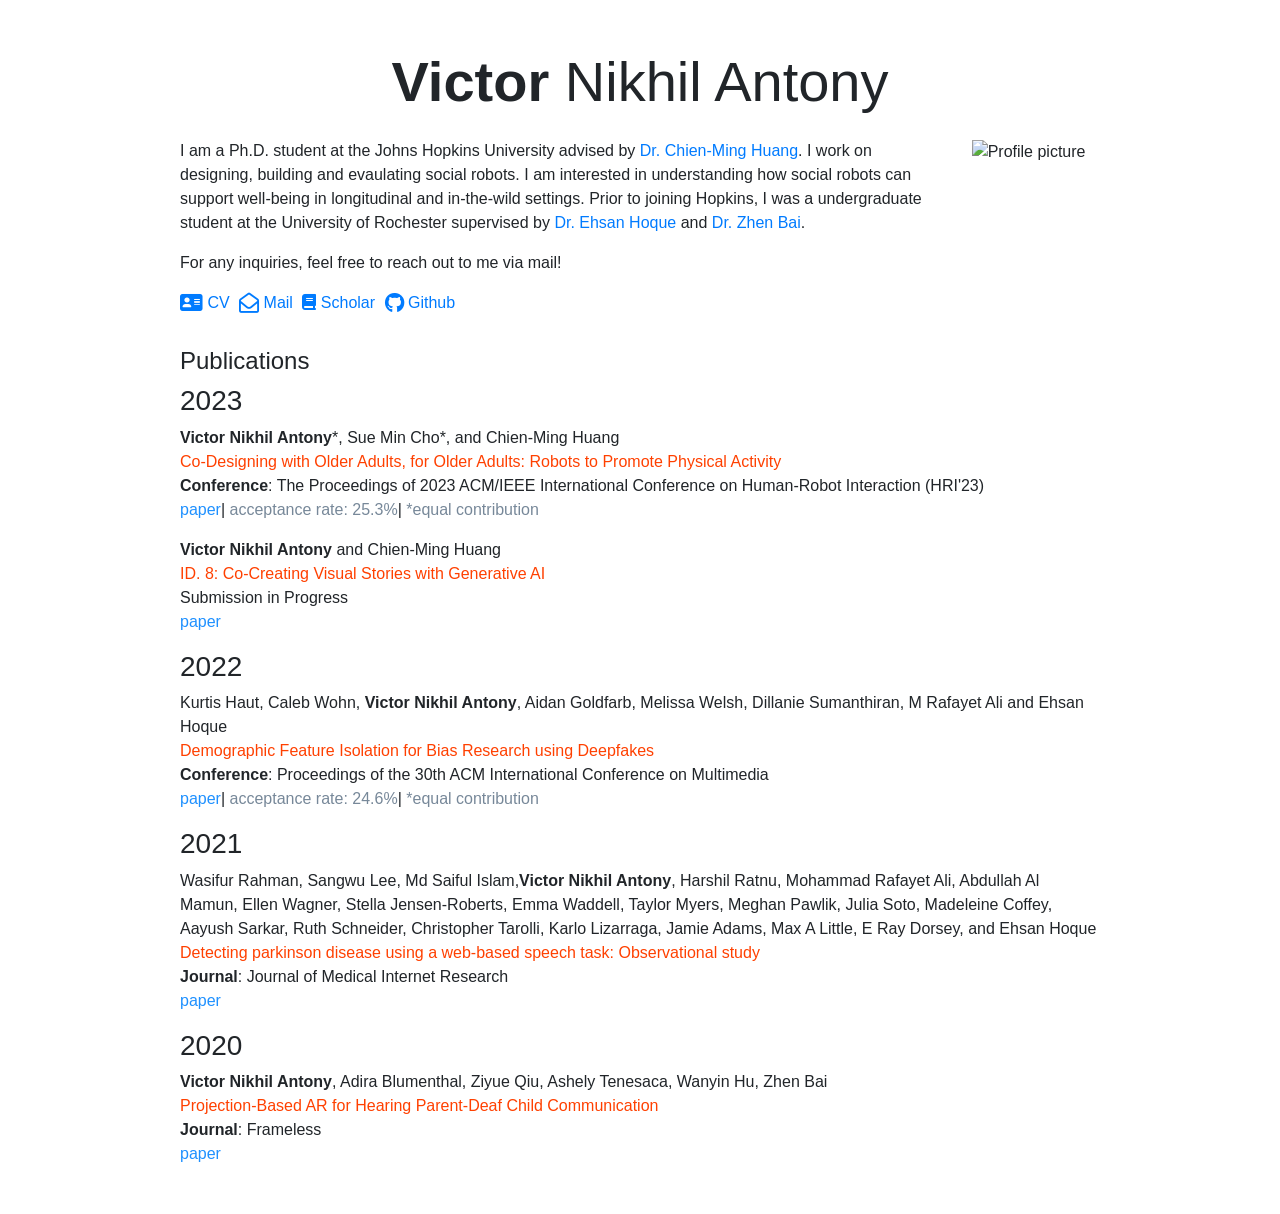
==== index.html @ 972dbfac "initial build" ====
<!doctype html>
<html lang="en">

<head>
  <!-- Required meta tags -->
  <meta charset="utf-8">
  <meta name="viewport" content="width=device-width, initial-scale=1, shrink-to-fit=no">

  <!-- Bootstrap CSS -->
  <link rel="stylesheet" href="https://maxcdn.bootstrapcdn.com/bootstrap/4.0.0/css/bootstrap.min.css"
    integrity="sha384-Gn5384xqQ1aoWXA+058RXPxPg6fy4IWvTNh0E263XmFcJlSAwiGgFAW/dAiS6JXm" crossorigin="anonymous">
    <link rel="stylesheet" href="https://cdnjs.cloudflare.com/ajax/libs/font-awesome/6.2.0/css/all.min.css" integrity="sha512-xh6O/CkQoPOWDdYTDqeRdPCVd1SpvCA9XXcUnZS2FmJNp1coAFzvtCN9BmamE+4aHK8yyUHUSCcJHgXloTyT2A==" crossorigin="anonymous" referrerpolicy="no-referrer" />
    <link rel="stylesheet" href="assets/css/icl.css" /> <!-- lab custom css -->

  <title>Victor Nikhil Antony</title>
  <link rel="icon" type="image/x-icon" href="assets/favicon.ico">
</head>

<body>
    <div class="container">
        <div class="row">
            <div class="col-md-1"></div>
            <div class="col-md-10">
                <div class="row" style="margin-top: 3em;">
                    <div class="col-sm-12" style="margin-bottom: 1em;">
                    <h3 class="display-4" style="text-align: center;"><span style="font-weight: bold;">Victor</span> Nikhil Antony</h3>
                    </div>
                    <br>
                    <div class="col-md-10" style="">
                        
                <p>
                    I am a Ph.D. student at the Johns Hopkins University advised by <a href="https://www.cs.jhu.edu/~cmhuang/" target="_blank">Dr. Chien-Ming Huang</a>. I work on designing, building and evaulating social robots. I am interested in understanding how social robots can support well-being in longitudinal and in-the-wild settings.
                    Prior to joining Hopkins, I was a undergraduate student at the University of Rochester supervised by <a href="https://hoques.com/" target="_blank">Dr. Ehsan Hoque</a> and <a href="https://zhenbai.io/" target="_blank">Dr. Zhen Bai</a>.
                </p>
                <p>For any inquiries, feel free to reach out to me via mail!</p>
                <p>
                    <a href="https://vantony1.github.io/assets/pdf/CV_Antony.pdf" target="_blank" style="margin-right: 5px"><i class="fa fa-address-card fa-lg"></i> CV</a>
                    <a href="mailto:vantony1@jhu.edu" style="margin-right: 5px"><i class="far fa-envelope-open fa-lg"></i> Mail</a>
                    <a href="https://scholar.google.com/citations?user=g-6V3woAAAAJ&hl=en" target="_blank" style="margin-right: 5px"><i class="fa-solid fa-book"></i> Scholar</a>
                    <a href="https://github.com/vantony1" target="_blank" style="margin-right: 5px"><i class="fab fa-github fa-lg"></i> Github</a>
                </p>
    
                    </div>
                    <div class="col-md-2" style="">
                        <img src="assets/img/profile.jpg" width="360rem" alt="Profile picture">
                    </div>
                </div>

                <div class="row" style="margin-top: 1em;">
                    <div class="col-sm-12" style="">
                        <h4>Publications</h4>
                        <div id="publications" style="margin-bottom: 3em;"> 
                            <h3>2023</h3>
                            <p><b>Victor Nikhil Antony</b>*, Sue Min Cho*, and Chien-Ming Huang<br>
                            <span class="pub_hl">Co-Designing with Older Adults, for Older Adults: Robots to Promote Physical Activity</span> <br>
                            <b>Conference</b>: The Proceedings of 2023 ACM/IEEE International Conference on Human-Robot Interaction (HRI'23)<br>
                            <a href="assets/pdf/hri-23.pdf" id="pub">paper</a>| <pub_note>acceptance rate: 25.3%</pub_note>| <pub_note>*equal contribution</pub_note></p>
                
                            <p><b>Victor Nikhil Antony</b> and Chien-Ming Huang<br>
                            <span class="pub_hl">ID. 8: Co-Creating Visual Stories with Generative AI</span><br>
                            <b></b>Submission in Progress<br>
                            <a href="assets/pdf/id8.pdf" id="pub">paper</a></p>
                
                            <h3>2022</h3>
                            <p>Kurtis Haut, Caleb Wohn, <b>Victor Nikhil Antony</b>, Aidan Goldfarb, Melissa Welsh, Dillanie Sumanthiran, M Rafayet Ali and Ehsan Hoque<br>
                            <span class="pub_hl">Demographic Feature Isolation for Bias Research using Deepfakes</span> <br>
                            <b>Conference</b>: Proceedings of the 30th ACM International Conference on Multimedia<br>
                            <a href="assets/pdf/mm.pdf" id="pub">paper</a>| <pub_note>acceptance rate: 24.6%</pub_note>| <pub_note>*equal contribution</pub_note></p>
                            
                            <h3>2021</h3>
                            <p>Wasifur Rahman, Sangwu Lee, Md Saiful Islam,<b>Victor Nikhil Antony</b>, Harshil Ratnu, Mohammad Rafayet Ali, Abdullah Al Mamun, Ellen Wagner, Stella Jensen-Roberts, Emma Waddell, Taylor Myers, Meghan Pawlik, Julia Soto, Madeleine Coffey, Aayush Sarkar, Ruth Schneider, Christopher Tarolli, Karlo Lizarraga, Jamie Adams, Max A Little, E Ray Dorsey, and Ehsan Hoque<br>
                            <span class="pub_hl">Detecting parkinson disease using a web-based speech task: Observational study</span> <br>
                            <b>Journal</b>: Journal of Medical Internet Research<br>
                            <a href="assets/pdf/jmir-park.pdf" id="pub">paper</a></p>
                                
                            <h3>2020</h3>
                            <p><b>Victor Nikhil Antony</b>, Adira Blumenthal, Ziyue Qiu, Ashely Tenesaca, Wanyin Hu, Zhen Bai<br>
                            <span class="pub_hl">Projection-Based AR for Hearing Parent-Deaf Child Communication</span> <br>
                            <b>Journal</b>: Frameless<br>
                            <a href="assets/pdf/frameless-2020.pdf" id="pub">paper</a></p>
                        </div>
                    </div>
                </div>

            </div>
            <div class="col-md-1"></div>
        </div>
    </div>

    <!-- Optional JavaScript -->
    <!-- jQuery first, then Popper.js, then Bootstrap JS -->
    <script src="https://code.jquery.com/jquery-3.2.1.slim.min.js"
      integrity="sha384-KJ3o2DKtIkvYIK3UENzmM7KCkRr/rE9/Qpg6aAZGJwFDMVNA/GpGFF93hXpG5KkN"
      crossorigin="anonymous"></script>
    <script src="https://cdnjs.cloudflare.com/ajax/libs/popper.js/1.12.9/umd/popper.min.js"
      integrity="sha384-ApNbgh9B+Y1QKtv3Rn7W3mgPxhU9K/ScQsAP7hUibX39j7fakFPskvXusvfa0b4Q"
      crossorigin="anonymous"></script>
    <script src="https://maxcdn.bootstrapcdn.com/bootstrap/4.0.0/js/bootstrap.min.js"
      integrity="sha384-JZR6Spejh4U02d8jOt6vLEHfe/JQGiRRSQQxSfFWpi1MquVdAyjUar5+76PVCmYl"
      crossorigin="anonymous"></script>
</body>

</html>
---- assets/css/icl.css ----
.pub_hl{
		color:#FF4000;
	}

	#pub{
        font-weight:lighter; 
        color:#1E90FF;
    }
    pub_note{
        font-weight:lighter;
        color:#778899;
    }
    #news{
        font-weight:lighter; 
        color:#FF4500;
    }
    #news_date{
        font-weight:lighter; 
        color:#778899;
    }

/* join_main */

	#join_main > header {
		padding: 12em 0 10em 0 ;
		background-image: -moz-linear-gradient(top, rgba(0,0,0,0.5), rgba(0,0,0,0.5)), url("../../images/headers/join-main.jpg");
		background-image: -webkit-linear-gradient(top, rgba(0,0,0,0.5), rgba(0,0,0,0.5)), url("../../images/headers/join-main.jpg");
		background-image: -ms-linear-gradient(top, rgba(0,0,0,0.5), rgba(0,0,0,0.5)), url("../../images/headers/join-main.jpg");
		background-image: linear-gradient(top, rgba(0,0,0,0.5), rgba(0,0,0,0.5)), url("../../images/headers/join-main.jpg");
		background-attachment: fixed;
		background-position: center center;
		background-repeat: no-repeat;
		background-size: cover;
		text-align: center;
	}

		#join_main > header h2 {
			font-size: 1.75em;
			margin: 0 0 0.5em 0;
		}

		#join_main > header p {
			color: inherit;
			letter-spacing: 0.225em;
			text-transform: uppercase;
			top: 0;
		}

			#join_main > header p a {
				color: inherit;
			}

		@media screen and (max-width: 1680px) {

			#join_main > header {
				padding: 10em 0 8em 0 ;
			}

		}

		@media screen and (max-width: 1280px) {

			#join_main > header {
				padding: 8em 3em 6em 3em ;
			}

		}

		@media screen and (max-width: 980px) {

			#join_main > header {
				padding: 10em 3em 8em 3em ;
			}

		}

		@media screen and (max-width: 736px) {

			#join_main > header {
				padding: 5em 3em 3em 3em ;
			}

				#join_main > header h2 {
					font-size: 1.25em;
					margin: 0 0 1em 0;
				}

		}

	body.is-mobile #join_main > header {
		background-attachment: scroll;
	}

/* publications_main */

	#publications_main > header {
		padding: 12em 0 10em 0 ;
		background-image: -moz-linear-gradient(top, rgba(0,0,0,0.5), rgba(0,0,0,0.5)), url("../../images/headers/publications-main.jpg");
		background-image: -webkit-linear-gradient(top, rgba(0,0,0,0.5), rgba(0,0,0,0.5)), url("../../images/headers/publications-main.jpg");
		background-image: -ms-linear-gradient(top, rgba(0,0,0,0.5), rgba(0,0,0,0.5)), url("../../images/headers/publications-main.jpg");
		background-image: linear-gradient(top, rgba(0,0,0,0.5), rgba(0,0,0,0.5)), url("../../images/headers/publications-main.jpg");
		background-attachment: fixed;
		background-position: center center;
		background-repeat: no-repeat;
		background-size: cover;
		text-align: center;
	}

		#publications_main > header h2 {
			font-size: 1.75em;
			margin: 0 0 0.5em 0;
		}

		#publications_main > header p {
			color: inherit;
			letter-spacing: 0.225em;
			text-transform: uppercase;
			top: 0;
		}

			#publications_main > header p a {
				color: inherit;
			}

		@media screen and (max-width: 1680px) {

			#publications_main > header {
				padding: 10em 0 8em 0 ;
			}

		}

		@media screen and (max-width: 1280px) {

			#publications_main > header {
				padding: 8em 3em 6em 3em ;
			}

		}

		@media screen and (max-width: 980px) {

			#publications_main > header {
				padding: 10em 3em 8em 3em ;
			}

		}

		@media screen and (max-width: 736px) {

			#publications_main > header {
				padding: 5em 3em 3em 3em ;
			}

				#publications_main > header h2 {
					font-size: 1.25em;
					margin: 0 0 1em 0;
				}

		}

	body.is-mobile #publications_main > header {
		background-attachment: scroll;
	}


/* team_main */

	#team_main > header {
		padding: 12em 0 10em 0 ;
		background-image: -moz-linear-gradient(top, rgba(0,0,0,0.5), rgba(0,0,0,0.5)), url("../../images/headers/team-main.jpg");
		background-image: -webkit-linear-gradient(top, rgba(0,0,0,0.5), rgba(0,0,0,0.5)), url("../../images/headers/team-main.jpg");
		background-image: -ms-linear-gradient(top, rgba(0,0,0,0.5), rgba(0,0,0,0.5)), url("../../images/headers/team-main.jpg");
		background-image: linear-gradient(top, rgba(0,0,0,0.5), rgba(0,0,0,0.5)), url("../../images/headers/team-main.jpg");
		background-attachment: fixed;
		background-position: center center;
		background-repeat: no-repeat;
		background-size: cover;
		text-align: center;
	}

		#team_main > header h2 {
			font-size: 1.75em;
			margin: 0 0 0.5em 0;
		}

		#team_main > header p {
			color: inherit;
			letter-spacing: 0.225em;
			text-transform: uppercase;
			top: 0;
		}

			#team_main > header p a {
				color: inherit;
			}

		@media screen and (max-width: 1680px) {

			#team_main > header {
				padding: 10em 0 8em 0 ;
			}

		}

		@media screen and (max-width: 1280px) {

			#team_main > header {
				padding: 8em 3em 6em 3em ;
			}

		}

		@media screen and (max-width: 980px) {

			#team_main > header {
				padding: 10em 3em 8em 3em ;
			}

		}

		@media screen and (max-width: 736px) {

			#team_main > header {
				padding: 5em 3em 3em 3em ;
			}

				#team_main > header h2 {
					font-size: 1.25em;
					margin: 0 0 1em 0;
				}

		}

	body.is-mobile #team_main > header {
		background-attachment: scroll;
	}

/* news_main */

	#news_main > header {
		padding: 12em 0 10em 0 ;
		background-image: -moz-linear-gradient(top, rgba(0,0,0,0.5), rgba(0,0,0,0.5)), url("../../images/headers/news-main.png");
		background-image: -webkit-linear-gradient(top, rgba(0,0,0,0.5), rgba(0,0,0,0.5)), url("../../images/headers/news-main.png");
		background-image: -ms-linear-gradient(top, rgba(0,0,0,0.5), rgba(0,0,0,0.5)), url("../../images/headers/news-main.png");
		background-image: linear-gradient(top, rgba(0,0,0,0.5), rgba(0,0,0,0.5)), url("../../images/headers/news-main.png");
		background-attachment: fixed;
		background-position: center center;
		background-repeat: no-repeat;
		background-size: cover;
		text-align: center;
	}

		#news_main > header h2 {
			font-size: 1.75em;
			margin: 0 0 0.5em 0;
		}

		#news_main > header p {
			color: inherit;
			letter-spacing: 0.225em;
			text-transform: uppercase;
			top: 0;
		}

			#news_main > header p a {
				color: inherit;
			}

		@media screen and (max-width: 1680px) {

			#news_main > header {
				padding: 10em 0 8em 0 ;
			}

		}

		@media screen and (max-width: 1280px) {

			#news_main > header {
				padding: 8em 3em 6em 3em ;
			}

		}

		@media screen and (max-width: 980px) {

			#news_main > header {
				padding: 10em 3em 8em 3em ;
			}

		}

		@media screen and (max-width: 736px) {

			#news_main > header {
				padding: 5em 3em 3em 3em ;
			}

				#news_main > header h2 {
					font-size: 1.25em;
					margin: 0 0 1em 0;
				}

		}

	body.is-mobile #news_main > header {
		background-attachment: scroll;
	}

/* research_main */

	#research_main > header {
		padding: 12em 0 10em 0 ;
		background-image: -moz-linear-gradient(top, rgba(0,0,0,0.5), rgba(0,0,0,0.5)), url("../../images/headers/research-main.jpg");
		background-image: -webkit-linear-gradient(top, rgba(0,0,0,0.5), rgba(0,0,0,0.5)), url("../../images/headers/research-main.jpg");
		background-image: -ms-linear-gradient(top, rgba(0,0,0,0.5), rgba(0,0,0,0.5)), url("../../images/headers/research-main.jpg");
		background-image: linear-gradient(top, rgba(0,0,0,0.5), rgba(0,0,0,0.5)), url("../../images/headers/research-main.jpg");
		background-attachment: fixed;
		background-position: center center;
		background-repeat: no-repeat;
		background-size: cover;
		text-align: center;
	}

		#research_main > header h2 {
			font-size: 1.75em;
			margin: 0 0 0.5em 0;
		}

		#research_main > header p {
			color: inherit;
			letter-spacing: 0.225em;
			text-transform: uppercase;
			top: 0;
		}

			#research_main > header p a {
				color: inherit;
			}

		@media screen and (max-width: 1680px) {

			#research_main > header {
				padding: 10em 0 8em 0 ;
			}

		}

		@media screen and (max-width: 1280px) {

			#research_main > header {
				padding: 8em 3em 6em 3em ;
			}

		}

		@media screen and (max-width: 980px) {

			#research_main > header {
				padding: 10em 3em 8em 3em ;
			}

		}

		@media screen and (max-width: 736px) {

			#research_main > header {
				padding: 5em 3em 3em 3em ;
			}

				#research_main > header h2 {
					font-size: 1.25em;
					margin: 0 0 1em 0;
				}

		}

	body.is-mobile #research_main > header {
		background-attachment: scroll;
	}

/* openscience_main */

#openscience_main > header {
		padding: 12em 0 10em 0 ;
		background-image: -moz-linear-gradient(top, rgba(0,0,0,0.5), rgba(0,0,0,0.5)), url("../../images/headers/openscience-main.png");
		background-image: -webkit-linear-gradient(top, rgba(0,0,0,0.5), rgba(0,0,0,0.5)), url("../../images/headers/openscience-main.png");
		background-image: -ms-linear-gradient(top, rgba(0,0,0,0.5), rgba(0,0,0,0.5)), url("../../images/headers/openscience-main.png");
		background-image: linear-gradient(top, rgba(0,0,0,0.5), rgba(0,0,0,0.5)), url("../../images/headers/openscience-main.png");
		background-attachment: fixed;
		background-position: center center;
		background-repeat: no-repeat;
		background-size: cover;
		text-align: center;
	}

		#openscience_main > header h2 {
			font-size: 1.75em;
			margin: 0 0 0.5em 0;
		}

		#openscience_main > header p {
			color: inherit;
			letter-spacing: 0.225em;
			text-transform: uppercase;
			top: 0;
		}

			#openscience_main > header p a {
				color: inherit;
			}

		@media screen and (max-width: 1680px) {

			#openscience_main > header {
				padding: 10em 0 8em 0 ;
			}

		}

		@media screen and (max-width: 1280px) {

			#openscience_main > header {
				padding: 8em 3em 6em 3em ;
			}

		}

		@media screen and (max-width: 980px) {

			#openscience_main > header {
				padding: 10em 3em 8em 3em ;
			}

		}

		@media screen and (max-width: 736px) {

			#openscience_main > header {
				padding: 5em 3em 3em 3em ;
			}

				#openscience_main > header h2 {
					font-size: 1.25em;
					margin: 0 0 1em 0;
				}

		}

	body.is-mobile #openscience_main > header {
		background-attachment: scroll;
	}
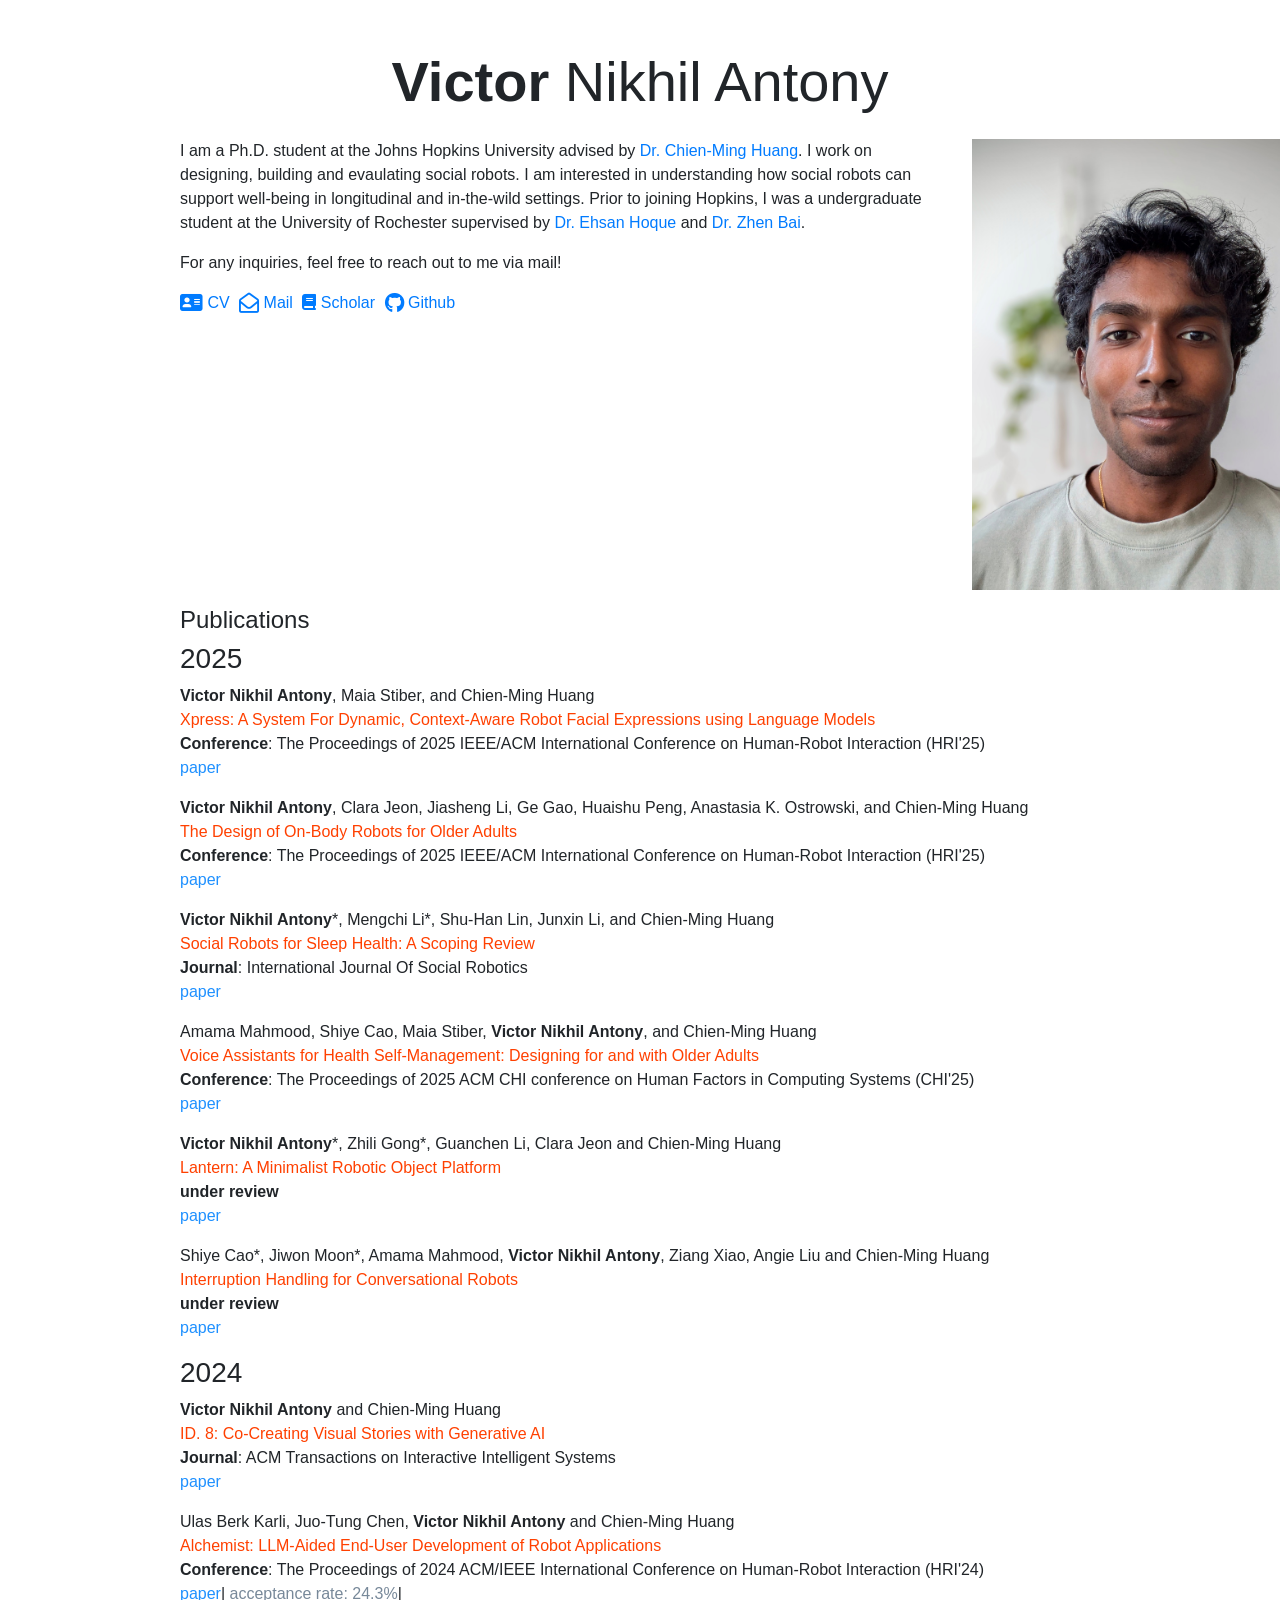
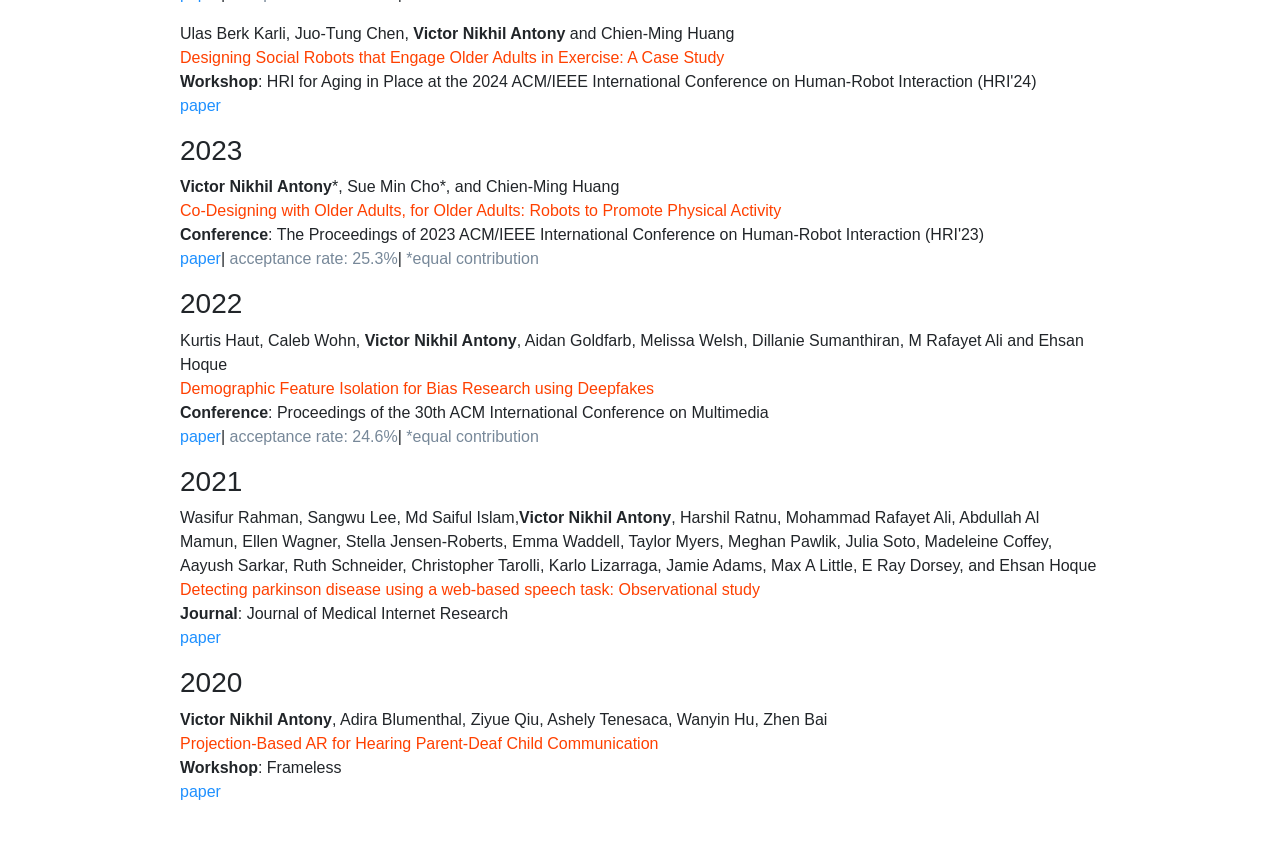
==== commit 72de7bfa: "2025 Feb Update" ====
--- a/index.html
+++ b/index.html
@@ -1,105 +1,304 @@
-
-    <!doctype html>
+<!DOCTYPE html>
 <html lang="en">
-
-<head>
-  <!-- Required meta tags -->
-  <meta charset="utf-8">
-  <meta name="viewport" content="width=device-width, initial-scale=1, shrink-to-fit=no">
-
-  <!-- Bootstrap CSS -->
-  <link rel="stylesheet" href="https://maxcdn.bootstrapcdn.com/bootstrap/4.0.0/css/bootstrap.min.css"
-    integrity="sha384-Gn5384xqQ1aoWXA+058RXPxPg6fy4IWvTNh0E263XmFcJlSAwiGgFAW/dAiS6JXm" crossorigin="anonymous">
-    <link rel="stylesheet" href="https://cdnjs.cloudflare.com/ajax/libs/font-awesome/6.2.0/css/all.min.css" integrity="sha512-xh6O/CkQoPOWDdYTDqeRdPCVd1SpvCA9XXcUnZS2FmJNp1coAFzvtCN9BmamE+4aHK8yyUHUSCcJHgXloTyT2A==" crossorigin="anonymous" referrerpolicy="no-referrer" />
-    <link rel="stylesheet" href="assets/css/icl.css" /> <!-- lab custom css -->
-
-  <title>Victor Nikhil Antony</title>
-  <link rel="icon" type="image/x-icon" href="assets/favicon.ico">
-</head>
-
-<body>
+  <head>
+    <!-- Required meta tags -->
+    <meta charset="utf-8" />
+    <meta
+      name="viewport"
+      content="width=device-width, initial-scale=1, shrink-to-fit=no"
+    />
+
+    <!-- Bootstrap CSS -->
+    <link
+      rel="stylesheet"
+      href="https://maxcdn.bootstrapcdn.com/bootstrap/4.0.0/css/bootstrap.min.css"
+      integrity="sha384-Gn5384xqQ1aoWXA+058RXPxPg6fy4IWvTNh0E263XmFcJlSAwiGgFAW/dAiS6JXm"
+      crossorigin="anonymous"
+    />
+    <link
+      rel="stylesheet"
+      href="https://cdnjs.cloudflare.com/ajax/libs/font-awesome/6.2.0/css/all.min.css"
+      integrity="sha512-xh6O/CkQoPOWDdYTDqeRdPCVd1SpvCA9XXcUnZS2FmJNp1coAFzvtCN9BmamE+4aHK8yyUHUSCcJHgXloTyT2A=="
+      crossorigin="anonymous"
+      referrerpolicy="no-referrer"
+    />
+    <link rel="stylesheet" href="assets/css/icl.css" />
+    <!-- lab custom css -->
+
+    <title>Victor Nikhil Antony</title>
+    <link rel="icon" type="image/x-icon" href="assets/favicon.ico" />
+  </head>
+
+  <body>
     <div class="container">
-        <div class="row">
-            <div class="col-md-1"></div>
-            <div class="col-md-10">
-                <div class="row" style="margin-top: 3em;">
-                    <div class="col-sm-12" style="margin-bottom: 1em;">
-                    <h3 class="display-4" style="text-align: center;"><span style="font-weight: bold;">Victor</span> Nikhil Antony</h3>
-                    </div>
-                    <br>
-                    <div class="col-md-10" style="">
-                        
-                <p>
-                    I am a Ph.D. student at the Johns Hopkins University advised by <a href="https://www.cs.jhu.edu/~cmhuang/" target="_blank">Dr. Chien-Ming Huang</a>. I work on designing, building and evaulating social robots. I am interested in understanding how social robots can support well-being in longitudinal and in-the-wild settings.
-                    Prior to joining Hopkins, I was a undergraduate student at the University of Rochester supervised by <a href="https://hoques.com/" target="_blank">Dr. Ehsan Hoque</a> and <a href="https://zhenbai.io/" target="_blank">Dr. Zhen Bai</a>.
-                </p>
-                <p>For any inquiries, feel free to reach out to me via mail!</p>
-                <p>
-                    <a href="https://vantony1.github.io/assets/pdf/CV_Antony.pdf" target="_blank" style="margin-right: 5px"><i class="fa fa-address-card fa-lg"></i> CV</a>
-                    <a href="mailto:vantony1@jhu.edu" style="margin-right: 5px"><i class="far fa-envelope-open fa-lg"></i> Mail</a>
-                    <a href="https://scholar.google.com/citations?user=g-6V3woAAAAJ&hl=en" target="_blank" style="margin-right: 5px"><i class="fa-solid fa-book"></i> Scholar</a>
-                    <a href="https://github.com/vantony1" target="_blank" style="margin-right: 5px"><i class="fab fa-github fa-lg"></i> Github</a>
-                </p>
-    
-                    </div>
-                    <div class="col-md-2" style="">
-                        <img src="assets/img/profile.jpg" width="360rem" alt="Profile picture">
-                    </div>
-                </div>
-
-                <div class="row" style="margin-top: 1em;">
-                    <div class="col-sm-12" style="">
-                        <h4>Publications</h4>
-                        <div id="publications" style="margin-bottom: 3em;"> 
-                            <h3>2023</h3>
-                            <p><b>Victor Nikhil Antony</b>*, Sue Min Cho*, and Chien-Ming Huang<br>
-                            <span class="pub_hl">Co-Designing with Older Adults, for Older Adults: Robots to Promote Physical Activity</span> <br>
-                            <b>Conference</b>: The Proceedings of 2023 ACM/IEEE International Conference on Human-Robot Interaction (HRI'23)<br>
-                            <a href="assets/pdf/hri-23.pdf" id="pub">paper</a>| <pub_note>acceptance rate: 25.3%</pub_note>| <pub_note>*equal contribution</pub_note></p>
-                
-                            <p><b>Victor Nikhil Antony</b> and Chien-Ming Huang<br>
-                            <span class="pub_hl">ID. 8: Co-Creating Visual Stories with Generative AI</span><br>
-                            <b></b>Submission in Progress<br>
-                            <a href="assets/pdf/id8.pdf" id="pub">paper</a></p>
-                
-                            <h3>2022</h3>
-                            <p>Kurtis Haut, Caleb Wohn, <b>Victor Nikhil Antony</b>, Aidan Goldfarb, Melissa Welsh, Dillanie Sumanthiran, M Rafayet Ali and Ehsan Hoque<br>
-                            <span class="pub_hl">Demographic Feature Isolation for Bias Research using Deepfakes</span> <br>
-                            <b>Conference</b>: Proceedings of the 30th ACM International Conference on Multimedia<br>
-                            <a href="assets/pdf/mm.pdf" id="pub">paper</a>| <pub_note>acceptance rate: 24.6%</pub_note>| <pub_note>*equal contribution</pub_note></p>
-                            
-                            <h3>2021</h3>
-                            <p>Wasifur Rahman, Sangwu Lee, Md Saiful Islam,<b>Victor Nikhil Antony</b>, Harshil Ratnu, Mohammad Rafayet Ali, Abdullah Al Mamun, Ellen Wagner, Stella Jensen-Roberts, Emma Waddell, Taylor Myers, Meghan Pawlik, Julia Soto, Madeleine Coffey, Aayush Sarkar, Ruth Schneider, Christopher Tarolli, Karlo Lizarraga, Jamie Adams, Max A Little, E Ray Dorsey, and Ehsan Hoque<br>
-                            <span class="pub_hl">Detecting parkinson disease using a web-based speech task: Observational study</span> <br>
-                            <b>Journal</b>: Journal of Medical Internet Research<br>
-                            <a href="assets/pdf/jmir-park.pdf" id="pub">paper</a></p>
-                                
-                            <h3>2020</h3>
-                            <p><b>Victor Nikhil Antony</b>, Adira Blumenthal, Ziyue Qiu, Ashely Tenesaca, Wanyin Hu, Zhen Bai<br>
-                            <span class="pub_hl">Projection-Based AR for Hearing Parent-Deaf Child Communication</span> <br>
-                            <b>Journal</b>: Frameless<br>
-                            <a href="assets/pdf/frameless-2020.pdf" id="pub">paper</a></p>
-                        </div>
-                    </div>
-                </div>
-
+      <div class="row">
+        <div class="col-md-1"></div>
+        <div class="col-md-10">
+          <div class="row" style="margin-top: 3em">
+            <div class="col-sm-12" style="margin-bottom: 1em">
+              <h3 class="display-4" style="text-align: center">
+                <span style="font-weight: bold">Victor</span> Nikhil Antony
+              </h3>
             </div>
-            <div class="col-md-1"></div>
+            <br />
+            <div class="col-md-10" style="">
+              <p>
+                I am a Ph.D. student at the Johns Hopkins University advised by
+                <a href="https://www.cs.jhu.edu/~cmhuang/" target="_blank"
+                  >Dr. Chien-Ming Huang</a
+                >. I work on designing, building and evaulating social robots. I
+                am interested in understanding how social robots can support
+                well-being in longitudinal and in-the-wild settings. Prior to
+                joining Hopkins, I was a undergraduate student at the University
+                of Rochester supervised by
+                <a href="https://hoques.com/" target="_blank"
+                  >Dr. Ehsan Hoque</a
+                >
+                and
+                <a href="https://zhenbai.io/" target="_blank">Dr. Zhen Bai</a>.
+              </p>
+              <p>For any inquiries, feel free to reach out to me via mail!</p>
+              <p>
+                <a
+                  href="https://vantony1.github.io/assets/pdf/vantony_CV.pdf"
+                  target="_blank"
+                  style="margin-right: 5px"
+                  ><i class="fa fa-address-card fa-lg"></i> CV</a
+                >
+                <a href="mailto:vantony1@jhu.edu" style="margin-right: 5px"
+                  ><i class="far fa-envelope-open fa-lg"></i> Mail</a
+                >
+                <a
+                  href="https://scholar.google.com/citations?user=g-6V3woAAAAJ&hl=en"
+                  target="_blank"
+                  style="margin-right: 5px"
+                  ><i class="fa-solid fa-book"></i> Scholar</a
+                >
+                <a
+                  href="https://github.com/vantony1"
+                  target="_blank"
+                  style="margin-right: 5px"
+                  ><i class="fab fa-github fa-lg"></i> Github</a
+                >
+              </p>
+            </div>
+            <div class="col-md-2" style="">
+              <img
+                src="assets/img/profile.jpg"
+                width="360rem"
+                alt="Profile picture"
+              />
+            </div>
+          </div>
+
+          <div class="row" style="margin-top: 1em">
+            <div class="col-sm-12" style="">
+              <h4>Publications</h4>
+              <div id="publications" style="margin-bottom: 3em">
+                <h3>2025</h3>
+
+                <p>
+                  <b>Victor Nikhil Antony</b>, Maia Stiber, and Chien-Ming
+                  Huang<br />
+                  <span class="pub_hl"
+                    >Xpress: A System For Dynamic, Context-Aware Robot Facial
+                    Expressions using Language Models</span
+                  >
+                  <br />
+                  <b>Conference</b>: The Proceedings of 2025 IEEE/ACM
+                  International Conference on Human-Robot Interaction
+                  (HRI'25)<br />
+                  <a href="assets/pdf/xpress.pdf" id="pub">paper</a>
+                </p>
+
+                <p>
+                  <b>Victor Nikhil Antony</b>, Clara Jeon, Jiasheng Li, Ge Gao,
+                  Huaishu Peng, Anastasia K. Ostrowski, and Chien-Ming Huang<br />
+                  <span class="pub_hl"
+                    >The Design of On-Body Robots for Older Adults
+                  </span>
+                  <br />
+                  <b>Conference</b>: The Proceedings of 2025 IEEE/ACM
+                  International Conference on Human-Robot Interaction
+                  (HRI'25)<br />
+                  <a href="assets/pdf/onbody.pdf" id="pub">paper</a>
+                </p>
+
+                <p>
+                  <b>Victor Nikhil Antony</b>*, Mengchi Li*, Shu-Han Lin, Junxin
+                  Li, and Chien-Ming Huang<br />
+                  <span class="pub_hl"
+                    >Social Robots for Sleep Health: A Scoping Review
+                  </span>
+                  <br />
+                  <b>Journal</b>: International Journal Of Social Robotics<br />
+                  <a href="assets/pdf/onbody.pdf" id="pub">paper</a>
+                </p>
+
+                <p>
+                  Amama Mahmood, Shiye Cao, Maia Stiber,
+                  <b>Victor Nikhil Antony</b>, and Chien-Ming Huang<br />
+                  <span class="pub_hl"
+                    >Voice Assistants for Health Self-Management: Designing for
+                    and with Older Adults
+                  </span>
+                  <br />
+                  <b>Conference</b>: The Proceedings of 2025 ACM CHI conference
+                  on Human Factors in Computing Systems (CHI'25)<br />
+                  <a href="assets/pdf/va-health.pdf" id="pub">paper</a>
+                </p>
+
+                <p>
+                  <b>Victor Nikhil Antony</b>*, Zhili Gong*, Guanchen Li, Clara
+                  Jeon and Chien-Ming Huang<br />
+                  <span class="pub_hl"
+                    >Lantern: A Minimalist Robotic Object Platform
+                  </span>
+                  <br />
+                  <b>under review </b><br />
+                  <a href="assets/pdf/lantern.pdf" id="pub">paper</a>
+                </p>
+
+                <p>
+                  Shiye Cao*, Jiwon Moon*, Amama Mahmood,
+                  <b>Victor Nikhil Antony</b>, Ziang Xiao, Angie Liu and
+                  Chien-Ming Huang<br />
+                  <span class="pub_hl"
+                    >Interruption Handling for Conversational Robots
+                  </span>
+                  <br />
+                  <b>under review </b><br />
+                  <a href="assets/pdf/interruption.pdf" id="pub">paper</a>
+                </p>
+
+                <h3>2024</h3>
+                <p>
+                  <b>Victor Nikhil Antony</b> and Chien-Ming Huang<br />
+                  <span class="pub_hl"
+                    >ID. 8: Co-Creating Visual Stories with Generative AI</span
+                  ><br />
+                  <b>Journal</b>: ACM Transactions on Interactive Intelligent
+                  Systems<br />
+                  <a href="assets/pdf/id8.pdf" id="pub">paper</a>
+                </p>
+
+                <p>
+                  Ulas Berk Karli, Juo-Tung Chen,
+                  <b>Victor Nikhil Antony</b> and Chien-Ming Huang<br />
+                  <span class="pub_hl"
+                    >Alchemist: LLM-Aided End-User Development of Robot
+                    Applications</span
+                  >
+                  <br />
+                  <b>Conference</b>: The Proceedings of 2024 ACM/IEEE
+                  International Conference on Human-Robot Interaction
+                  (HRI'24)<br />
+                  <a href="assets/pdf/alchemist.pdf" id="pub">paper</a>|
+                  <pub_note>acceptance rate: 24.3%</pub_note>|
+                </p>
+
+                <p>
+                  Ulas Berk Karli, Juo-Tung Chen,
+                  <b>Victor Nikhil Antony</b> and Chien-Ming Huang<br />
+                  <span class="pub_hl"
+                    >Designing Social Robots that Engage Older Adults in
+                    Exercise: A Case Study
+                  </span>
+                  <br />
+                  <b>Workshop</b>: HRI for Aging in Place at the 2024 ACM/IEEE
+                  International Conference on Human-Robot Interaction
+                  (HRI'24)<br />
+                  <a href="assets/pdf/poppy-deployment.pdf" id="pub">paper</a>
+                </p>
+
+                <h3>2023</h3>
+                <p>
+                  <b>Victor Nikhil Antony</b>*, Sue Min Cho*, and Chien-Ming
+                  Huang<br />
+                  <span class="pub_hl"
+                    >Co-Designing with Older Adults, for Older Adults: Robots to
+                    Promote Physical Activity</span
+                  >
+                  <br />
+                  <b>Conference</b>: The Proceedings of 2023 ACM/IEEE
+                  International Conference on Human-Robot Interaction
+                  (HRI'23)<br />
+                  <a href="assets/pdf/hri-23.pdf" id="pub">paper</a>|
+                  <pub_note>acceptance rate: 25.3%</pub_note>|
+                  <pub_note>*equal contribution</pub_note>
+                </p>
+
+                <h3>2022</h3>
+                <p>
+                  Kurtis Haut, Caleb Wohn, <b>Victor Nikhil Antony</b>, Aidan
+                  Goldfarb, Melissa Welsh, Dillanie Sumanthiran, M Rafayet Ali
+                  and Ehsan Hoque<br />
+                  <span class="pub_hl"
+                    >Demographic Feature Isolation for Bias Research using
+                    Deepfakes</span
+                  >
+                  <br />
+                  <b>Conference</b>: Proceedings of the 30th ACM International
+                  Conference on Multimedia<br />
+                  <a href="assets/pdf/mm.pdf" id="pub">paper</a>|
+                  <pub_note>acceptance rate: 24.6%</pub_note>|
+                  <pub_note>*equal contribution</pub_note>
+                </p>
+
+                <h3>2021</h3>
+                <p>
+                  Wasifur Rahman, Sangwu Lee, Md Saiful Islam,<b
+                    >Victor Nikhil Antony</b
+                  >, Harshil Ratnu, Mohammad Rafayet Ali, Abdullah Al Mamun,
+                  Ellen Wagner, Stella Jensen-Roberts, Emma Waddell, Taylor
+                  Myers, Meghan Pawlik, Julia Soto, Madeleine Coffey, Aayush
+                  Sarkar, Ruth Schneider, Christopher Tarolli, Karlo Lizarraga,
+                  Jamie Adams, Max A Little, E Ray Dorsey, and Ehsan Hoque<br />
+                  <span class="pub_hl"
+                    >Detecting parkinson disease using a web-based speech task:
+                    Observational study</span
+                  >
+                  <br />
+                  <b>Journal</b>: Journal of Medical Internet Research<br />
+                  <a href="assets/pdf/jmir-park.pdf" id="pub">paper</a>
+                </p>
+
+                <h3>2020</h3>
+                <p>
+                  <b>Victor Nikhil Antony</b>, Adira Blumenthal, Ziyue Qiu,
+                  Ashely Tenesaca, Wanyin Hu, Zhen Bai<br />
+                  <span class="pub_hl"
+                    >Projection-Based AR for Hearing Parent-Deaf Child
+                    Communication</span
+                  >
+                  <br />
+                  <b>Workshop</b>: Frameless<br />
+                  <a href="assets/pdf/frameless-2020.pdf" id="pub">paper</a>
+                </p>
+              </div>
+            </div>
+          </div>
         </div>
+        <div class="col-md-1"></div>
+      </div>
     </div>
 
     <!-- Optional JavaScript -->
     <!-- jQuery first, then Popper.js, then Bootstrap JS -->
-    <script src="https://code.jquery.com/jquery-3.2.1.slim.min.js"
+    <script
+      src="https://code.jquery.com/jquery-3.2.1.slim.min.js"
       integrity="sha384-KJ3o2DKtIkvYIK3UENzmM7KCkRr/rE9/Qpg6aAZGJwFDMVNA/GpGFF93hXpG5KkN"
-      crossorigin="anonymous"></script>
-    <script src="https://cdnjs.cloudflare.com/ajax/libs/popper.js/1.12.9/umd/popper.min.js"
+      crossorigin="anonymous"
+    ></script>
+    <script
+      src="https://cdnjs.cloudflare.com/ajax/libs/popper.js/1.12.9/umd/popper.min.js"
       integrity="sha384-ApNbgh9B+Y1QKtv3Rn7W3mgPxhU9K/ScQsAP7hUibX39j7fakFPskvXusvfa0b4Q"
-      crossorigin="anonymous"></script>
-    <script src="https://maxcdn.bootstrapcdn.com/bootstrap/4.0.0/js/bootstrap.min.js"
+      crossorigin="anonymous"
+    ></script>
+    <script
+      src="https://maxcdn.bootstrapcdn.com/bootstrap/4.0.0/js/bootstrap.min.js"
       integrity="sha384-JZR6Spejh4U02d8jOt6vLEHfe/JQGiRRSQQxSfFWpi1MquVdAyjUar5+76PVCmYl"
-      crossorigin="anonymous"></script>
-</body>
-
+      crossorigin="anonymous"
+    ></script>
+  </body>
 </html>
-    
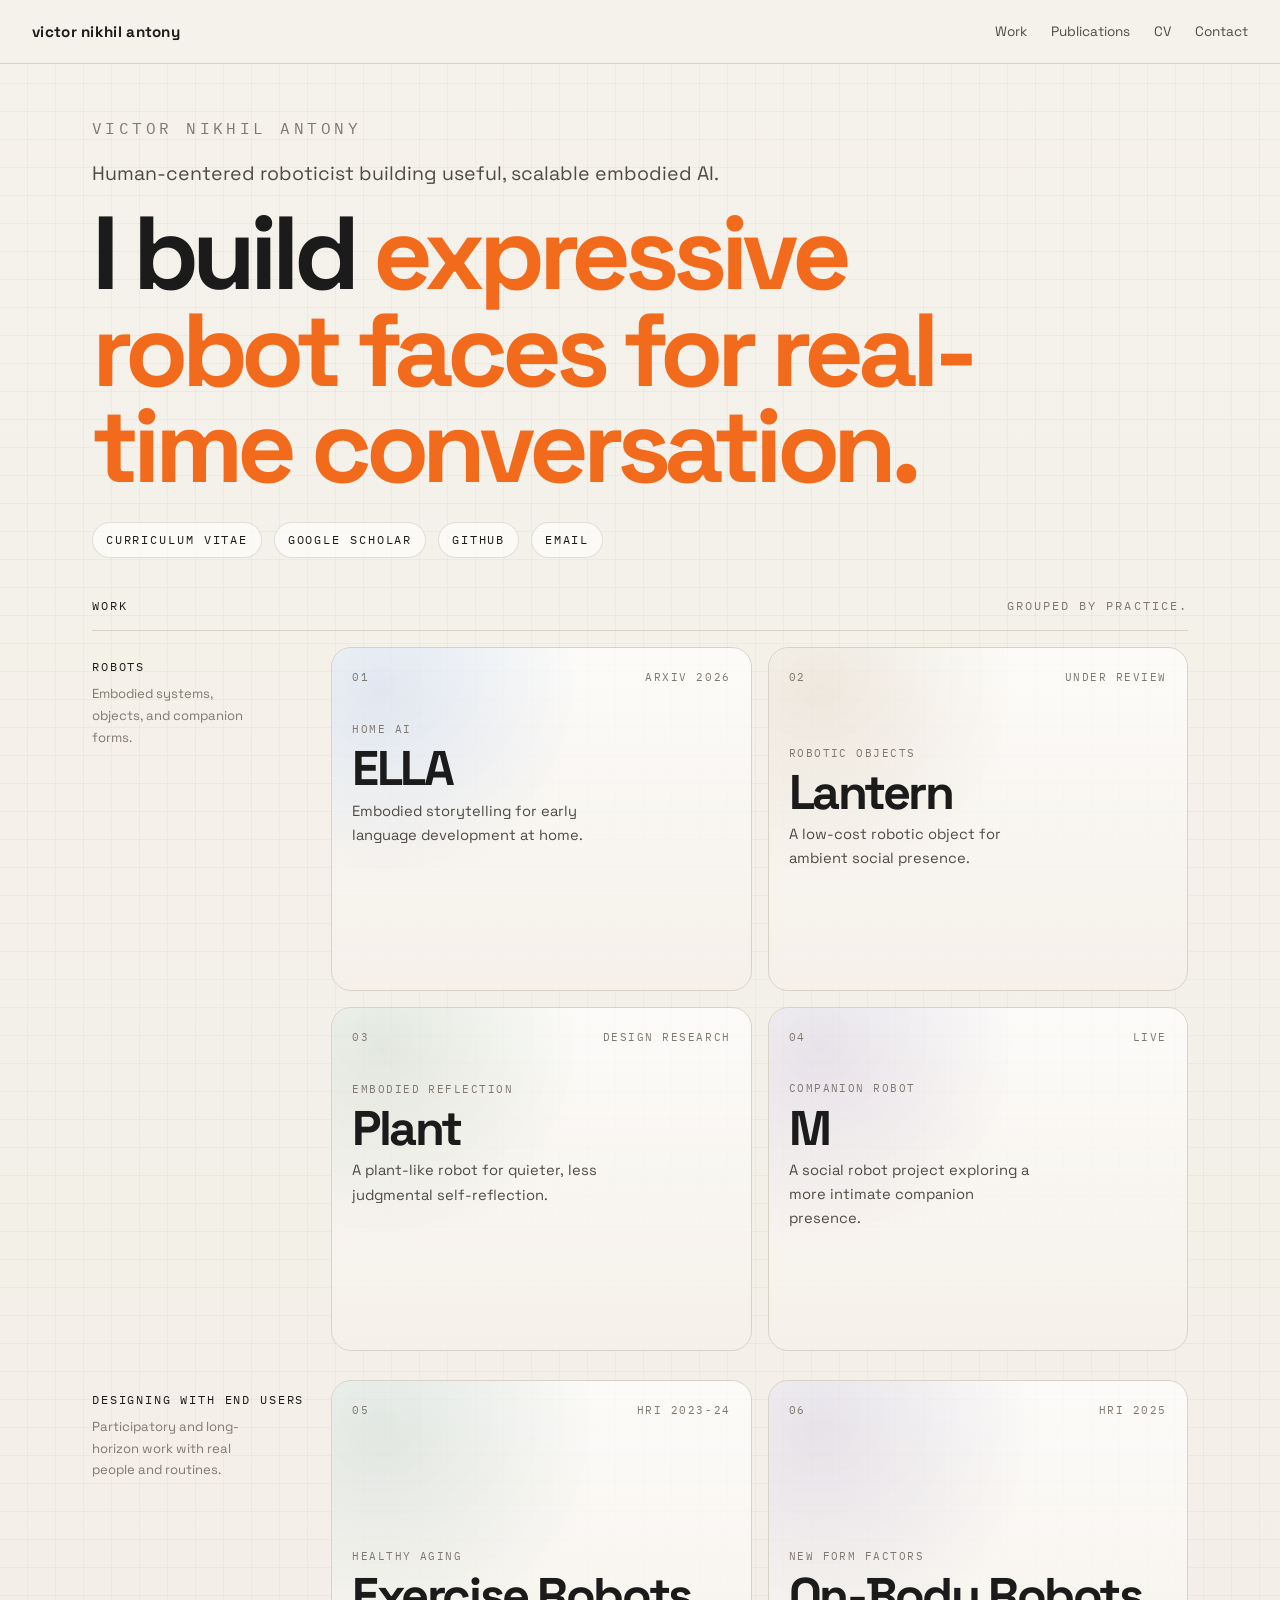
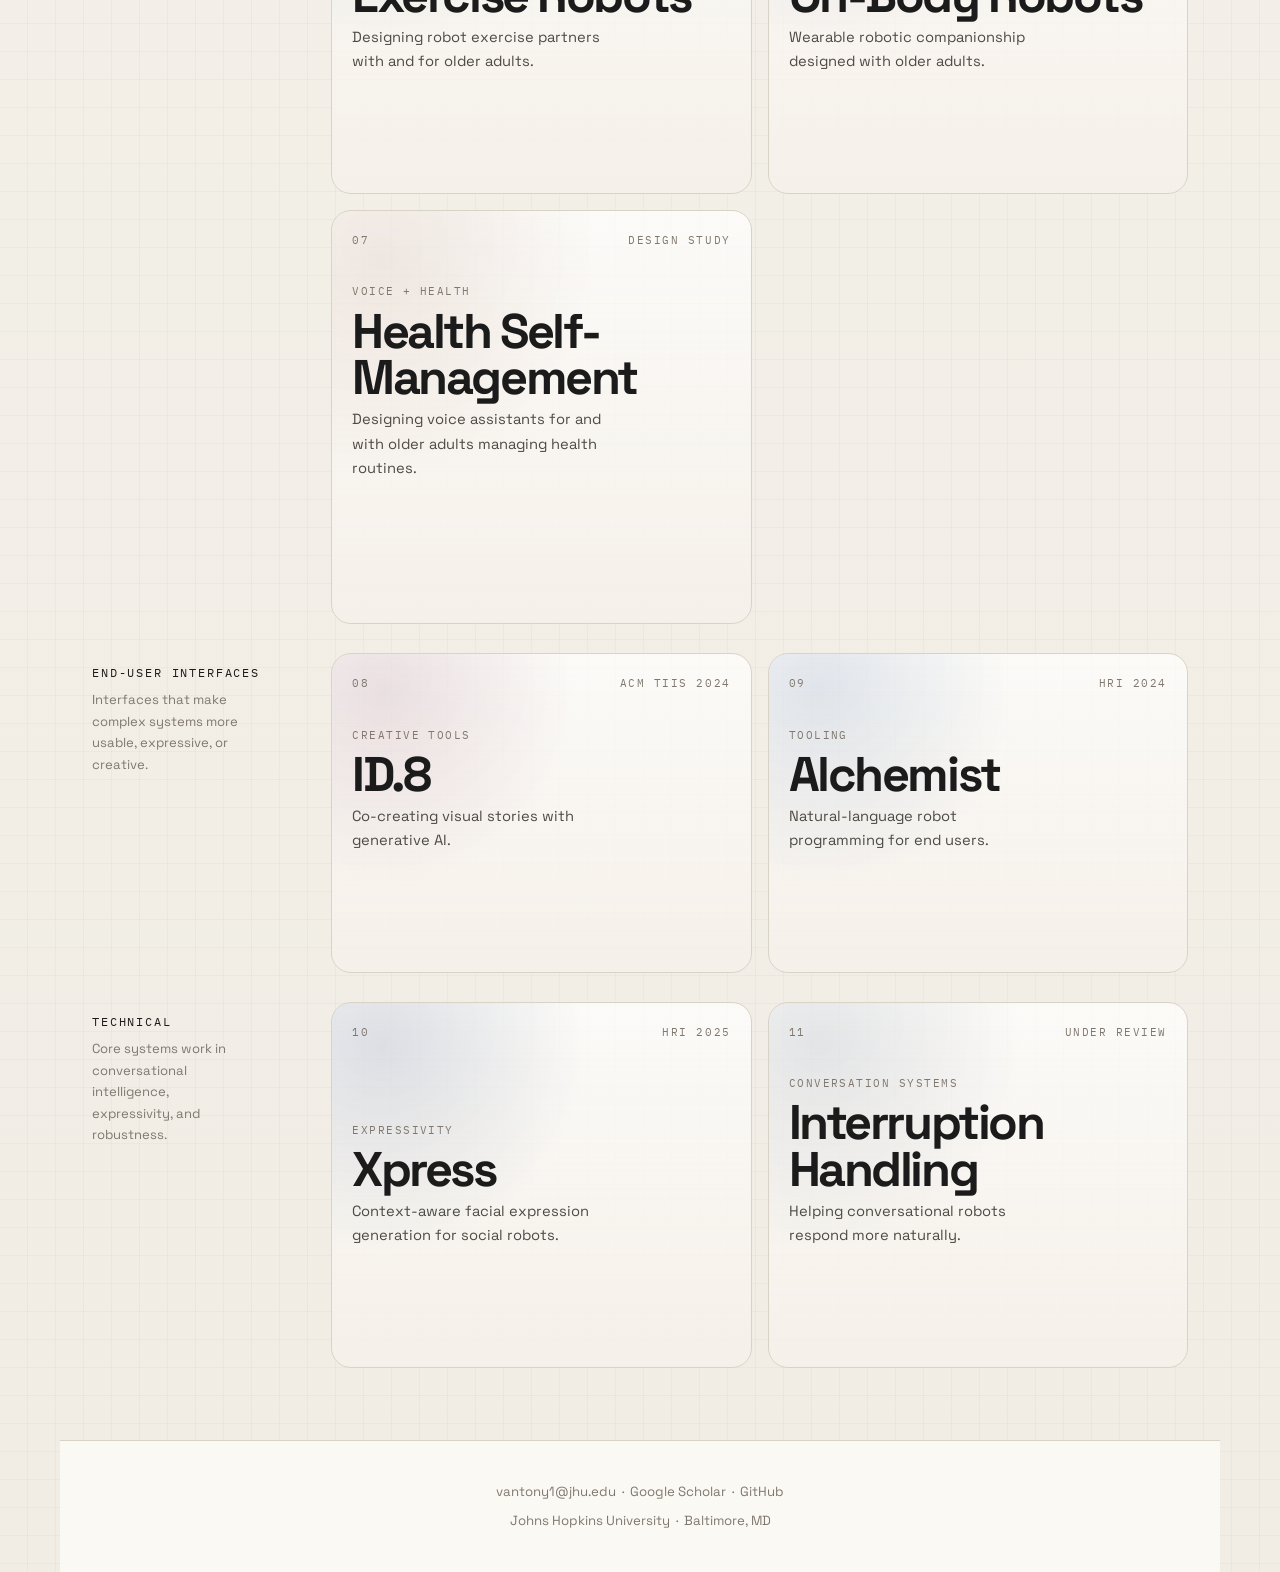
==== commit f1ab9d87: "Refresh portfolio site and project pages" ====
--- a/index.html
+++ b/index.html
@@ -1,304 +1,365 @@
 <!DOCTYPE html>
 <html lang="en">
-  <head>
-    <!-- Required meta tags -->
-    <meta charset="utf-8" />
-    <meta
-      name="viewport"
-      content="width=device-width, initial-scale=1, shrink-to-fit=no"
-    />
-
-    <!-- Bootstrap CSS -->
-    <link
-      rel="stylesheet"
-      href="https://maxcdn.bootstrapcdn.com/bootstrap/4.0.0/css/bootstrap.min.css"
-      integrity="sha384-Gn5384xqQ1aoWXA+058RXPxPg6fy4IWvTNh0E263XmFcJlSAwiGgFAW/dAiS6JXm"
-      crossorigin="anonymous"
-    />
-    <link
-      rel="stylesheet"
-      href="https://cdnjs.cloudflare.com/ajax/libs/font-awesome/6.2.0/css/all.min.css"
-      integrity="sha512-xh6O/CkQoPOWDdYTDqeRdPCVd1SpvCA9XXcUnZS2FmJNp1coAFzvtCN9BmamE+4aHK8yyUHUSCcJHgXloTyT2A=="
-      crossorigin="anonymous"
-      referrerpolicy="no-referrer"
-    />
-    <link rel="stylesheet" href="assets/css/icl.css" />
-    <!-- lab custom css -->
-
-    <title>Victor Nikhil Antony</title>
-    <link rel="icon" type="image/x-icon" href="assets/favicon.ico" />
-  </head>
-
-  <body>
-    <div class="container">
-      <div class="row">
-        <div class="col-md-1"></div>
-        <div class="col-md-10">
-          <div class="row" style="margin-top: 3em">
-            <div class="col-sm-12" style="margin-bottom: 1em">
-              <h3 class="display-4" style="text-align: center">
-                <span style="font-weight: bold">Victor</span> Nikhil Antony
-              </h3>
-            </div>
-            <br />
-            <div class="col-md-10" style="">
-              <p>
-                I am a Ph.D. student at the Johns Hopkins University advised by
-                <a href="https://www.cs.jhu.edu/~cmhuang/" target="_blank"
-                  >Dr. Chien-Ming Huang</a
-                >. I work on designing, building and evaulating social robots. I
-                am interested in understanding how social robots can support
-                well-being in longitudinal and in-the-wild settings. Prior to
-                joining Hopkins, I was a undergraduate student at the University
-                of Rochester supervised by
-                <a href="https://hoques.com/" target="_blank"
-                  >Dr. Ehsan Hoque</a
-                >
-                and
-                <a href="https://zhenbai.io/" target="_blank">Dr. Zhen Bai</a>.
-              </p>
-              <p>For any inquiries, feel free to reach out to me via mail!</p>
-              <p>
-                <a
-                  href="https://vantony1.github.io/assets/pdf/vantony_CV.pdf"
-                  target="_blank"
-                  style="margin-right: 5px"
-                  ><i class="fa fa-address-card fa-lg"></i> CV</a
-                >
-                <a href="mailto:vantony1@jhu.edu" style="margin-right: 5px"
-                  ><i class="far fa-envelope-open fa-lg"></i> Mail</a
-                >
-                <a
-                  href="https://scholar.google.com/citations?user=g-6V3woAAAAJ&hl=en"
-                  target="_blank"
-                  style="margin-right: 5px"
-                  ><i class="fa-solid fa-book"></i> Scholar</a
-                >
-                <a
-                  href="https://github.com/vantony1"
-                  target="_blank"
-                  style="margin-right: 5px"
-                  ><i class="fab fa-github fa-lg"></i> Github</a
-                >
-              </p>
-            </div>
-            <div class="col-md-2" style="">
-              <img
-                src="assets/img/profile.jpg"
-                width="360rem"
-                alt="Profile picture"
-              />
-            </div>
-          </div>
-
-          <div class="row" style="margin-top: 1em">
-            <div class="col-sm-12" style="">
-              <h4>Publications</h4>
-              <div id="publications" style="margin-bottom: 3em">
-                <h3>2025</h3>
-
-                <p>
-                  <b>Victor Nikhil Antony</b>, Maia Stiber, and Chien-Ming
-                  Huang<br />
-                  <span class="pub_hl"
-                    >Xpress: A System For Dynamic, Context-Aware Robot Facial
-                    Expressions using Language Models</span
-                  >
-                  <br />
-                  <b>Conference</b>: The Proceedings of 2025 IEEE/ACM
-                  International Conference on Human-Robot Interaction
-                  (HRI'25)<br />
-                  <a href="assets/pdf/xpress.pdf" id="pub">paper</a>
-                </p>
-
-                <p>
-                  <b>Victor Nikhil Antony</b>, Clara Jeon, Jiasheng Li, Ge Gao,
-                  Huaishu Peng, Anastasia K. Ostrowski, and Chien-Ming Huang<br />
-                  <span class="pub_hl"
-                    >The Design of On-Body Robots for Older Adults
-                  </span>
-                  <br />
-                  <b>Conference</b>: The Proceedings of 2025 IEEE/ACM
-                  International Conference on Human-Robot Interaction
-                  (HRI'25)<br />
-                  <a href="assets/pdf/onbody.pdf" id="pub">paper</a>
-                </p>
-
-                <p>
-                  <b>Victor Nikhil Antony</b>*, Mengchi Li*, Shu-Han Lin, Junxin
-                  Li, and Chien-Ming Huang<br />
-                  <span class="pub_hl"
-                    >Social Robots for Sleep Health: A Scoping Review
-                  </span>
-                  <br />
-                  <b>Journal</b>: International Journal Of Social Robotics<br />
-                  <a href="assets/pdf/onbody.pdf" id="pub">paper</a>
-                </p>
-
-                <p>
-                  Amama Mahmood, Shiye Cao, Maia Stiber,
-                  <b>Victor Nikhil Antony</b>, and Chien-Ming Huang<br />
-                  <span class="pub_hl"
-                    >Voice Assistants for Health Self-Management: Designing for
-                    and with Older Adults
-                  </span>
-                  <br />
-                  <b>Conference</b>: The Proceedings of 2025 ACM CHI conference
-                  on Human Factors in Computing Systems (CHI'25)<br />
-                  <a href="assets/pdf/va-health.pdf" id="pub">paper</a>
-                </p>
-
-                <p>
-                  <b>Victor Nikhil Antony</b>*, Zhili Gong*, Guanchen Li, Clara
-                  Jeon and Chien-Ming Huang<br />
-                  <span class="pub_hl"
-                    >Lantern: A Minimalist Robotic Object Platform
-                  </span>
-                  <br />
-                  <b>under review </b><br />
-                  <a href="assets/pdf/lantern.pdf" id="pub">paper</a>
-                </p>
-
-                <p>
-                  Shiye Cao*, Jiwon Moon*, Amama Mahmood,
-                  <b>Victor Nikhil Antony</b>, Ziang Xiao, Angie Liu and
-                  Chien-Ming Huang<br />
-                  <span class="pub_hl"
-                    >Interruption Handling for Conversational Robots
-                  </span>
-                  <br />
-                  <b>under review </b><br />
-                  <a href="assets/pdf/interruption.pdf" id="pub">paper</a>
-                </p>
-
-                <h3>2024</h3>
-                <p>
-                  <b>Victor Nikhil Antony</b> and Chien-Ming Huang<br />
-                  <span class="pub_hl"
-                    >ID. 8: Co-Creating Visual Stories with Generative AI</span
-                  ><br />
-                  <b>Journal</b>: ACM Transactions on Interactive Intelligent
-                  Systems<br />
-                  <a href="assets/pdf/id8.pdf" id="pub">paper</a>
-                </p>
-
-                <p>
-                  Ulas Berk Karli, Juo-Tung Chen,
-                  <b>Victor Nikhil Antony</b> and Chien-Ming Huang<br />
-                  <span class="pub_hl"
-                    >Alchemist: LLM-Aided End-User Development of Robot
-                    Applications</span
-                  >
-                  <br />
-                  <b>Conference</b>: The Proceedings of 2024 ACM/IEEE
-                  International Conference on Human-Robot Interaction
-                  (HRI'24)<br />
-                  <a href="assets/pdf/alchemist.pdf" id="pub">paper</a>|
-                  <pub_note>acceptance rate: 24.3%</pub_note>|
-                </p>
-
-                <p>
-                  Ulas Berk Karli, Juo-Tung Chen,
-                  <b>Victor Nikhil Antony</b> and Chien-Ming Huang<br />
-                  <span class="pub_hl"
-                    >Designing Social Robots that Engage Older Adults in
-                    Exercise: A Case Study
-                  </span>
-                  <br />
-                  <b>Workshop</b>: HRI for Aging in Place at the 2024 ACM/IEEE
-                  International Conference on Human-Robot Interaction
-                  (HRI'24)<br />
-                  <a href="assets/pdf/poppy-deployment.pdf" id="pub">paper</a>
-                </p>
-
-                <h3>2023</h3>
-                <p>
-                  <b>Victor Nikhil Antony</b>*, Sue Min Cho*, and Chien-Ming
-                  Huang<br />
-                  <span class="pub_hl"
-                    >Co-Designing with Older Adults, for Older Adults: Robots to
-                    Promote Physical Activity</span
-                  >
-                  <br />
-                  <b>Conference</b>: The Proceedings of 2023 ACM/IEEE
-                  International Conference on Human-Robot Interaction
-                  (HRI'23)<br />
-                  <a href="assets/pdf/hri-23.pdf" id="pub">paper</a>|
-                  <pub_note>acceptance rate: 25.3%</pub_note>|
-                  <pub_note>*equal contribution</pub_note>
-                </p>
-
-                <h3>2022</h3>
-                <p>
-                  Kurtis Haut, Caleb Wohn, <b>Victor Nikhil Antony</b>, Aidan
-                  Goldfarb, Melissa Welsh, Dillanie Sumanthiran, M Rafayet Ali
-                  and Ehsan Hoque<br />
-                  <span class="pub_hl"
-                    >Demographic Feature Isolation for Bias Research using
-                    Deepfakes</span
-                  >
-                  <br />
-                  <b>Conference</b>: Proceedings of the 30th ACM International
-                  Conference on Multimedia<br />
-                  <a href="assets/pdf/mm.pdf" id="pub">paper</a>|
-                  <pub_note>acceptance rate: 24.6%</pub_note>|
-                  <pub_note>*equal contribution</pub_note>
-                </p>
-
-                <h3>2021</h3>
-                <p>
-                  Wasifur Rahman, Sangwu Lee, Md Saiful Islam,<b
-                    >Victor Nikhil Antony</b
-                  >, Harshil Ratnu, Mohammad Rafayet Ali, Abdullah Al Mamun,
-                  Ellen Wagner, Stella Jensen-Roberts, Emma Waddell, Taylor
-                  Myers, Meghan Pawlik, Julia Soto, Madeleine Coffey, Aayush
-                  Sarkar, Ruth Schneider, Christopher Tarolli, Karlo Lizarraga,
-                  Jamie Adams, Max A Little, E Ray Dorsey, and Ehsan Hoque<br />
-                  <span class="pub_hl"
-                    >Detecting parkinson disease using a web-based speech task:
-                    Observational study</span
-                  >
-                  <br />
-                  <b>Journal</b>: Journal of Medical Internet Research<br />
-                  <a href="assets/pdf/jmir-park.pdf" id="pub">paper</a>
-                </p>
-
-                <h3>2020</h3>
-                <p>
-                  <b>Victor Nikhil Antony</b>, Adira Blumenthal, Ziyue Qiu,
-                  Ashely Tenesaca, Wanyin Hu, Zhen Bai<br />
-                  <span class="pub_hl"
-                    >Projection-Based AR for Hearing Parent-Deaf Child
-                    Communication</span
-                  >
-                  <br />
-                  <b>Workshop</b>: Frameless<br />
-                  <a href="assets/pdf/frameless-2020.pdf" id="pub">paper</a>
-                </p>
-              </div>
-            </div>
-          </div>
-        </div>
-        <div class="col-md-1"></div>
+<head>
+  <meta charset="utf-8" />
+  <meta name="viewport" content="width=device-width, initial-scale=1" />
+  <title>Victor Nikhil Antony</title>
+  <link rel="icon" type="image/x-icon" href="assets/favicon.ico" />
+  <link rel="preconnect" href="https://fonts.googleapis.com" />
+  <link rel="preconnect" href="https://fonts.gstatic.com" crossorigin />
+  <link href="https://fonts.googleapis.com/css2?family=IBM+Plex+Mono:wght@400;500;600&amp;family=Space+Grotesk:wght@400;500;600;700&amp;display=swap" rel="stylesheet" />
+  <link rel="stylesheet" href="https://cdnjs.cloudflare.com/ajax/libs/font-awesome/6.2.0/css/all.min.css" crossorigin="anonymous" referrerpolicy="no-referrer" />
+  <link rel="stylesheet" href="assets/css/style.css" />
+</head>
+<body class="home-page">
+
+  <nav class="nav home-nav">
+    <a class="nav-brand home-brand" href="index.html">victor nikhil antony</a>
+    <div class="nav-links">
+      <a href="#work">Work</a>
+      <a href="publications.html">Publications</a>
+      <a href="assets/pdf/vantony_CV.pdf" target="_blank">CV</a>
+      <a href="mailto:vantony1@jhu.edu">Contact</a>
+    </div>
+  </nav>
+
+  <header class="home-hero">
+    <p class="home-greeting">Victor Nikhil Antony</p>
+    <p class="home-presence">Human-centered roboticist building useful, scalable embodied AI.</p>
+
+    <div class="home-hero-main compact">
+      <div class="home-hero-copy">
+        <h1 class="home-title">
+          I build
+          <span class="dynamic-line">
+            <a id="dynamic-link" class="dynamic-link" href="projects/xpress.html">
+              <span id="dynamic-text" class="dynamic-text">expressive robot faces for real-time conversation.</span>
+            </a>
+          </span>
+        </h1>
       </div>
     </div>
 
-    <!-- Optional JavaScript -->
-    <!-- jQuery first, then Popper.js, then Bootstrap JS -->
-    <script
-      src="https://code.jquery.com/jquery-3.2.1.slim.min.js"
-      integrity="sha384-KJ3o2DKtIkvYIK3UENzmM7KCkRr/rE9/Qpg6aAZGJwFDMVNA/GpGFF93hXpG5KkN"
-      crossorigin="anonymous"
-    ></script>
-    <script
-      src="https://cdnjs.cloudflare.com/ajax/libs/popper.js/1.12.9/umd/popper.min.js"
-      integrity="sha384-ApNbgh9B+Y1QKtv3Rn7W3mgPxhU9K/ScQsAP7hUibX39j7fakFPskvXusvfa0b4Q"
-      crossorigin="anonymous"
-    ></script>
-    <script
-      src="https://maxcdn.bootstrapcdn.com/bootstrap/4.0.0/js/bootstrap.min.js"
-      integrity="sha384-JZR6Spejh4U02d8jOt6vLEHfe/JQGiRRSQQxSfFWpi1MquVdAyjUar5+76PVCmYl"
-      crossorigin="anonymous"
-    ></script>
-  </body>
+    <div class="home-links home-links-inline">
+      <a href="assets/pdf/vantony_CV.pdf" target="_blank">curriculum vitae</a>
+      <a href="https://scholar.google.com/citations?user=g-6V3woAAAAJ&amp;hl=en" target="_blank">google scholar</a>
+      <a href="https://github.com/vantony1" target="_blank">github</a>
+      <a href="mailto:vantony1@jhu.edu">email</a>
+    </div>
+  </header>
+
+  <section id="work" class="home-work">
+    <div class="home-section-head">
+      <p class="home-section-kicker">Work</p>
+      <p class="home-section-note">Grouped by practice.</p>
+    </div>
+
+    <div class="work-groups">
+      <section class="work-group">
+        <div class="work-group-head">
+          <p class="work-group-label">Robots</p>
+          <p class="work-group-note">Embodied systems, objects, and companion forms.</p>
+        </div>
+        <div class="work-grid work-grid-four">
+          <a href="projects/ella.html" class="work-card work-card-ella">
+            <div class="work-card-shell">
+              <div class="work-card-top">
+                <span class="work-card-index">01</span>
+                <span class="work-card-year">arXiv 2026</span>
+              </div>
+              <div class="work-card-core">
+                <p class="work-card-kind">Home AI</p>
+                <h2 class="work-card-title">ELLA</h2>
+                <p class="work-card-glance">Embodied storytelling for early language development at home.</p>
+              </div>
+              <div class="work-card-reveal">
+                <p class="work-card-description">A generative social robot for early language development at home, designed with families and evaluated through in-home deployment.</p>
+                <div class="work-card-meta">
+                  <span>consumer robotics</span>
+                  <span>view project</span>
+                </div>
+              </div>
+            </div>
+          </a>
+
+          <a href="projects/lantern.html" class="work-card work-card-lantern">
+            <div class="work-card-shell">
+              <div class="work-card-top">
+                <span class="work-card-index">02</span>
+                <span class="work-card-year">Under Review</span>
+              </div>
+              <div class="work-card-core">
+                <p class="work-card-kind">Robotic Objects</p>
+                <h2 class="work-card-title">Lantern</h2>
+                <p class="work-card-glance">A low-cost robotic object for ambient social presence.</p>
+              </div>
+              <div class="work-card-reveal">
+                <p class="work-card-description">A low-cost robotic object platform for ambient social presence, built to be replicated and adapted beyond the lab.</p>
+                <div class="work-card-meta">
+                  <span>open platform</span>
+                  <span>view project</span>
+                </div>
+              </div>
+            </div>
+          </a>
+
+          <a href="projects/plant.html" class="work-card work-card-plant">
+            <div class="work-card-shell">
+              <div class="work-card-top">
+                <span class="work-card-index">03</span>
+                <span class="work-card-year">Design Research</span>
+              </div>
+              <div class="work-card-core">
+                <p class="work-card-kind">Embodied Reflection</p>
+                <h2 class="work-card-title">Plant</h2>
+                <p class="work-card-glance">A plant-like robot for quieter, less judgmental self-reflection.</p>
+              </div>
+              <div class="work-card-reveal">
+                <p class="work-card-description">A speculative yet grounded robotic form exploring how non-anthropomorphic companions can support emotional reflection.</p>
+                <div class="work-card-meta">
+                  <span>robot form</span>
+                  <span>view project</span>
+                </div>
+              </div>
+            </div>
+          </a>
+
+          <a href="https://m-website-taupe.vercel.app/" class="work-card work-card-m" target="_blank" rel="noreferrer">
+            <div class="work-card-shell">
+              <div class="work-card-top">
+                <span class="work-card-index">04</span>
+                <span class="work-card-year">Live</span>
+              </div>
+              <div class="work-card-core">
+                <p class="work-card-kind">Companion Robot</p>
+                <h2 class="work-card-title">M</h2>
+                <p class="work-card-glance">A social robot project exploring a more intimate companion presence.</p>
+              </div>
+              <div class="work-card-reveal">
+                <p class="work-card-description">An external project site for M, focused on a distinct robot identity and companion experience.</p>
+                <div class="work-card-meta">
+                  <span>external site</span>
+                  <span>visit project</span>
+                </div>
+              </div>
+            </div>
+          </a>
+        </div>
+      </section>
+
+      <section class="work-group">
+        <div class="work-group-head">
+          <p class="work-group-label">Designing With End Users</p>
+          <p class="work-group-note">Participatory and long-horizon work with real people and routines.</p>
+        </div>
+        <div class="work-grid work-grid-three">
+          <a href="projects/poppy.html" class="work-card work-card-poppy">
+            <div class="work-card-shell">
+              <div class="work-card-top">
+                <span class="work-card-index">05</span>
+                <span class="work-card-year">HRI 2023-24</span>
+              </div>
+              <div class="work-card-core">
+                <p class="work-card-kind">Healthy Aging</p>
+                <h2 class="work-card-title">Exercise Robots</h2>
+                <p class="work-card-glance">Designing robot exercise partners with and for older adults.</p>
+              </div>
+              <div class="work-card-reveal">
+                <p class="work-card-description">A design-research project on robot exercise partners, from participatory co-design through in-home deployment.</p>
+                <div class="work-card-meta">
+                  <span>care robotics</span>
+                  <span>view project</span>
+                </div>
+              </div>
+            </div>
+          </a>
+
+          <a href="projects/on-body.html" class="work-card work-card-onbody">
+            <div class="work-card-shell">
+              <div class="work-card-top">
+                <span class="work-card-index">06</span>
+                <span class="work-card-year">HRI 2025</span>
+              </div>
+              <div class="work-card-core">
+                <p class="work-card-kind">New Form Factors</p>
+                <h2 class="work-card-title">On-Body Robots</h2>
+                <p class="work-card-glance">Wearable robotic companionship designed with older adults.</p>
+              </div>
+              <div class="work-card-reveal">
+                <p class="work-card-description">Co-designing wearable robotic companions with older adults to rethink where robots live and how they move with us.</p>
+                <div class="work-card-meta">
+                  <span>wearable robotics</span>
+                  <span>view project</span>
+                </div>
+              </div>
+            </div>
+          </a>
+
+          <a href="assets/pdf/va-health.pdf" class="work-card work-card-health" target="_blank" rel="noreferrer">
+            <div class="work-card-shell">
+              <div class="work-card-top">
+                <span class="work-card-index">07</span>
+                <span class="work-card-year">Design Study</span>
+              </div>
+              <div class="work-card-core">
+                <p class="work-card-kind">Voice + Health</p>
+                <h2 class="work-card-title">Health Self-Management</h2>
+                <p class="work-card-glance">Designing voice assistants for and with older adults managing health routines.</p>
+              </div>
+              <div class="work-card-reveal">
+                <p class="work-card-description">A participatory design project on voice assistants for health self-management, focused on older adults’ needs, trust, and daily practices.</p>
+                <div class="work-card-meta">
+                  <span>paper</span>
+                  <span>open PDF</span>
+                </div>
+              </div>
+            </div>
+          </a>
+        </div>
+      </section>
+
+      <section class="work-group">
+        <div class="work-group-head">
+          <p class="work-group-label">End-User Interfaces</p>
+          <p class="work-group-note">Interfaces that make complex systems more usable, expressive, or creative.</p>
+        </div>
+        <div class="work-grid">
+          <a href="projects/id8.html" class="work-card work-card-id8">
+            <div class="work-card-shell">
+              <div class="work-card-top">
+                <span class="work-card-index">08</span>
+                <span class="work-card-year">ACM TiiS 2024</span>
+              </div>
+              <div class="work-card-core">
+                <p class="work-card-kind">Creative Tools</p>
+                <h2 class="work-card-title">ID.8</h2>
+                <p class="work-card-glance">Co-creating visual stories with generative AI.</p>
+              </div>
+              <div class="work-card-reveal">
+                <p class="work-card-description">A generative storytelling system for co-creating visual stories with children in ways that preserve agency and imagination.</p>
+                <div class="work-card-meta">
+                  <span>generative media</span>
+                  <span>view project</span>
+                </div>
+              </div>
+            </div>
+          </a>
+
+          <a href="projects/alchemist.html" class="work-card work-card-alchemist">
+            <div class="work-card-shell">
+              <div class="work-card-top">
+                <span class="work-card-index">09</span>
+                <span class="work-card-year">HRI 2024</span>
+              </div>
+              <div class="work-card-core">
+                <p class="work-card-kind">Tooling</p>
+                <h2 class="work-card-title">Alchemist</h2>
+                <p class="work-card-glance">Natural-language robot programming for end users.</p>
+              </div>
+              <div class="work-card-reveal">
+                <p class="work-card-description">LLM-aided end-user development for robots, turning natural language into executable robot programs.</p>
+                <div class="work-card-meta">
+                  <span>robot programming</span>
+                  <span>view project</span>
+                </div>
+              </div>
+            </div>
+          </a>
+        </div>
+      </section>
+
+      <section class="work-group">
+        <div class="work-group-head">
+          <p class="work-group-label">Technical</p>
+          <p class="work-group-note">Core systems work in conversational intelligence, expressivity, and robustness.</p>
+        </div>
+        <div class="work-grid">
+          <a href="projects/xpress.html" class="work-card work-card-xpress">
+            <div class="work-card-shell">
+              <div class="work-card-top">
+                <span class="work-card-index">10</span>
+                <span class="work-card-year">HRI 2025</span>
+              </div>
+              <div class="work-card-core">
+                <p class="work-card-kind">Expressivity</p>
+                <h2 class="work-card-title">Xpress</h2>
+                <p class="work-card-glance">Context-aware facial expression generation for social robots.</p>
+              </div>
+              <div class="work-card-reveal">
+                <p class="work-card-description">Dynamic robot facial expressions generated from interaction context and validated across storytelling and real-time dialogue.</p>
+                <div class="work-card-meta">
+                  <span>language models</span>
+                  <span>view project</span>
+                </div>
+              </div>
+            </div>
+          </a>
+
+          <a href="projects/interruption.html" class="work-card work-card-interruption">
+            <div class="work-card-shell">
+              <div class="work-card-top">
+                <span class="work-card-index">11</span>
+                <span class="work-card-year">Under Review</span>
+              </div>
+              <div class="work-card-core">
+                <p class="work-card-kind">Conversation Systems</p>
+                <h2 class="work-card-title">Interruption Handling</h2>
+                <p class="work-card-glance">Helping conversational robots respond more naturally.</p>
+              </div>
+              <div class="work-card-reveal">
+                <p class="work-card-description">A real-time system that detects interruption intent and helps conversational robots respond more like skilled human speakers.</p>
+                <div class="work-card-meta">
+                  <span>turn-taking</span>
+                  <span>view project</span>
+                </div>
+              </div>
+            </div>
+          </a>
+        </div>
+      </section>
+    </div>
+  </section>
+
+  <footer class="site-footer home-footer">
+    <p>
+      <a href="mailto:vantony1@jhu.edu">vantony1@jhu.edu</a>
+      &nbsp;·&nbsp;
+      <a href="https://scholar.google.com/citations?user=g-6V3woAAAAJ&amp;hl=en" target="_blank">Google Scholar</a>
+      &nbsp;·&nbsp;
+      <a href="https://github.com/vantony1" target="_blank">GitHub</a>
+    </p>
+    <p>Johns Hopkins University &nbsp;·&nbsp; Baltimore, MD</p>
+  </footer>
+
+  <script>
+    (() => {
+      const items = [
+        { text: "expressive robot behaviors for real-time interaction.", href: "projects/xpress.html" },
+        { text: "storytellers for language learning.", href: "projects/ella.html" },
+        { text: "ambient robotic objects for behavior change.", href: "projects/lantern.html" },
+        { text: "tools for programming robots with language.", href: "projects/alchemist.html" },
+        { text: "wearable robots shaped with older adults.", href: "projects/on-body.html" },
+        { text: "conversation systems that handle interruption.", href: "projects/interruption.html" }
+      ];
+
+      const textEl = document.getElementById("dynamic-text");
+      const linkEl = document.getElementById("dynamic-link");
+      if (!textEl || !linkEl) return;
+
+      let index = 0;
+      const swap = () => {
+        index = (index + 1) % items.length;
+        textEl.classList.add("is-exiting");
+        window.setTimeout(() => {
+          textEl.textContent = items[index].text;
+          linkEl.href = items[index].href;
+          textEl.classList.remove("is-exiting");
+        }, 180);
+      };
+
+      window.setInterval(swap, 2600);
+    })();
+  </script>
+
+</body>
 </html>
--- a/assets/css/style.css
+++ b/assets/css/style.css
@@ -0,0 +1,5038 @@
+/* ─────────────────────────────────────────────
+   Victor Nikhil Antony — Portfolio
+   Light theme design system
+───────────────────────────────────────────── */
+
+*, *::before, *::after { box-sizing: border-box; margin: 0; padding: 0; }
+
+:root {
+  --bg:           #f4f1ea;
+  --bg-alt:       #ece6dc;
+  --surface:      #fbf9f4;
+  --surface-2:    #f1ece4;
+  --border:       #d9d2c7;
+  --border-2:     #bfb6a8;
+  --accent:       #f26b1d;
+  --accent-muted: rgba(242,107,29,0.12);
+  --ink:          #1b1b1b;
+  --text:         #1b1b1b;
+  --text-2:       #4e4a44;
+  --text-3:       #80786f;
+  --max-w:        1160px;
+  --shadow:       0 18px 45px rgba(20,18,16,0.12);
+  --font-display: "Space Grotesk", "Helvetica Neue", Arial, sans-serif;
+  --font-body:    "Space Grotesk", "Helvetica Neue", Arial, sans-serif;
+  --font-mono:    "IBM Plex Mono", "SF Mono", "Fira Code", monospace;
+}
+
+html { scroll-behavior: smooth; }
+
+body {
+  font-family: var(--font-body);
+  background: var(--bg);
+  color: var(--text);
+  font-size: 1rem;
+  line-height: 1.7;
+  -webkit-font-smoothing: antialiased;
+  position: relative;
+  background-image:
+    linear-gradient(transparent 94%, rgba(20,18,16,0.035) 96%),
+    linear-gradient(90deg, transparent 94%, rgba(20,18,16,0.035) 96%),
+    radial-gradient(circle at 18% 8%, rgba(242,107,29,0.16), transparent 45%);
+  background-size: 24px 24px, 24px 24px, 100% 100%;
+}
+
+a { color: var(--accent); text-decoration: none; }
+a:hover { opacity: 0.72; }
+h1, h2, h3, h4, h5 { font-family: var(--font-display); }
+img { display: block; max-width: 100%; }
+
+@keyframes rise {
+  from { opacity: 0; transform: translateY(14px); }
+  to { opacity: 1; transform: translateY(0); }
+}
+
+@keyframes cardIn {
+  from { opacity: 0; transform: translateY(16px); }
+  to { opacity: 1; transform: translateY(0); }
+}
+
+
+/* ══════════════════════════════════════════
+   NAV
+══════════════════════════════════════════ */
+
+.nav {
+  position: sticky;
+  top: 0;
+  z-index: 100;
+  background: rgba(244,241,234,0.9);
+  backdrop-filter: blur(18px);
+  -webkit-backdrop-filter: blur(18px);
+  border-bottom: 1px solid var(--border);
+  padding: 0 2rem;
+  height: 64px;
+  display: flex;
+  align-items: center;
+  justify-content: space-between;
+}
+
+.nav-brand {
+  font-weight: 700;
+  font-size: 0.95rem;
+  color: var(--text);
+  letter-spacing: -0.01em;
+  white-space: nowrap;
+}
+.nav-brand:hover { opacity: 0.7; }
+
+.nav-links {
+  display: flex;
+  align-items: center;
+  gap: 1.5rem;
+}
+
+.nav-links a {
+  color: var(--text-2);
+  font-size: 0.85rem;
+  transition: color 0.15s, background 0.15s, border-color 0.15s;
+}
+.nav-links a:hover,
+.nav-links a.active {
+  color: var(--text);
+  opacity: 1;
+}
+
+.nav-cta {
+  padding: 0.35rem 0.85rem;
+  border-radius: 999px;
+  border: 1px solid var(--border-2);
+  background: var(--surface);
+  color: var(--text);
+  font-weight: 600;
+}
+.nav-cta:hover {
+  border-color: var(--accent);
+  color: var(--accent);
+  opacity: 1;
+}
+
+
+/* ══════════════════════════════════════════
+   HERO
+══════════════════════════════════════════ */
+
+.builder-hero {
+  padding: 5rem 2rem 3rem;
+  max-width: var(--max-w);
+  margin: 0 auto;
+  display: grid;
+  grid-template-columns: 1.2fr 0.8fr;
+  gap: 3.5rem;
+  align-items: center;
+}
+
+.hero-left { animation: rise 0.6s ease forwards; }
+.hero-right { animation: rise 0.6s ease forwards 0.08s; opacity: 0; transform: translateY(12px); }
+
+.hero-eyebrow {
+  font-size: 0.72rem;
+  letter-spacing: 0.22em;
+  text-transform: uppercase;
+  color: var(--accent);
+  font-weight: 600;
+  margin-bottom: 0.8rem;
+}
+
+.hero-title {
+  font-size: clamp(2.2rem, 4.8vw, 3.6rem);
+  font-weight: 700;
+  letter-spacing: -0.02em;
+  line-height: 1.05;
+  color: var(--text);
+  margin-bottom: 1.2rem;
+}
+
+.hero-sub {
+  font-size: 1rem;
+  color: var(--text-2);
+  max-width: 560px;
+  line-height: 1.75;
+  margin-bottom: 2rem;
+}
+
+.hero-cta {
+  display: flex;
+  flex-wrap: wrap;
+  gap: 0.7rem;
+  margin-bottom: 1.6rem;
+}
+
+.btn {
+  display: inline-flex;
+  align-items: center;
+  justify-content: center;
+  padding: 0.55rem 1.2rem;
+  border-radius: 999px;
+  border: 1px solid var(--border-2);
+  font-size: 0.86rem;
+  font-weight: 600;
+  transition: transform 0.2s ease, box-shadow 0.2s ease, border-color 0.2s ease;
+}
+
+.btn-primary {
+  background: var(--accent);
+  color: #fff;
+  border-color: var(--accent);
+  box-shadow: 0 12px 24px rgba(242,107,29,0.25);
+}
+
+.btn-ghost {
+  background: var(--surface);
+  color: var(--text);
+}
+
+.btn:hover {
+  transform: translateY(-2px);
+  opacity: 1;
+}
+
+.hero-links {
+  display: flex;
+  flex-wrap: wrap;
+  gap: 0.5rem;
+}
+
+.hero-link {
+  display: inline-flex;
+  align-items: center;
+  gap: 0.4rem;
+  padding: 0.35rem 0.75rem;
+  border: 1px solid var(--border);
+  border-radius: 6px;
+  color: var(--text-2);
+  font-size: 0.78rem;
+  transition: border-color 0.15s, color 0.15s, background 0.15s;
+}
+.hero-link:hover {
+  border-color: var(--accent);
+  color: var(--accent);
+  background: var(--accent-muted);
+  opacity: 1;
+}
+
+.hero-card {
+  background: var(--surface);
+  border: 1px solid var(--border);
+  border-radius: 16px;
+  box-shadow: var(--shadow);
+  overflow: hidden;
+}
+
+.hero-image {
+  width: 100%;
+  height: 280px;
+  object-fit: cover;
+  object-position: center top;
+  filter: saturate(0.92);
+}
+
+.hero-specs {
+  padding: 1rem 1.25rem 1.2rem;
+  display: grid;
+  gap: 0.55rem;
+  font-size: 0.78rem;
+  color: var(--text-2);
+}
+
+.spec-row {
+  display: flex;
+  justify-content: space-between;
+  gap: 1rem;
+  font-family: var(--font-mono);
+  text-transform: uppercase;
+  letter-spacing: 0.08em;
+}
+
+.spec-row span:first-child { color: var(--text-3); }
+
+
+/* ══════════════════════════════════════════
+   HOME PAGE — INDUSTRIAL EDITORIAL
+══════════════════════════════════════════ */
+
+.home-page {
+  background:
+    linear-gradient(transparent 95%, rgba(14,15,18,0.03) 96%),
+    linear-gradient(90deg, transparent 95%, rgba(14,15,18,0.03) 96%),
+    linear-gradient(180deg, #f5f2eb 0%, #f1ede5 100%);
+  background-size: 28px 28px, 28px 28px, 100% 100%;
+}
+
+.home-nav {
+  background: rgba(245,242,235,0.82);
+}
+
+.home-brand {
+  text-transform: lowercase;
+  letter-spacing: 0.02em;
+}
+
+.home-hero {
+  max-width: var(--max-w);
+  margin: 0 auto;
+  padding: 3.2rem 2rem 2.35rem;
+  display: grid;
+  gap: 1rem;
+}
+
+.home-greeting {
+  font-size: 0.98rem;
+  text-transform: uppercase;
+  letter-spacing: 0.22em;
+  font-family: var(--font-mono);
+  color: var(--text-3);
+}
+
+.home-presence {
+  max-width: 760px;
+  color: var(--text-2);
+  font-size: 1.22rem;
+  line-height: 1.62;
+}
+
+.home-hero-main {
+  display: grid;
+  grid-template-columns: 1.3fr 0.7fr;
+  gap: 2.5rem;
+  align-items: end;
+}
+
+.home-hero-main.compact {
+  grid-template-columns: 1fr;
+  gap: 0;
+}
+
+.home-title {
+  font-size: clamp(3.45rem, 8.1vw, 7rem);
+  line-height: 0.93;
+  letter-spacing: -0.06em;
+  font-weight: 700;
+  color: var(--text);
+  max-width: 16ch;
+  text-wrap: balance;
+}
+
+.dynamic-line {
+  display: inline;
+}
+
+.dynamic-link {
+  color: var(--text);
+  border-bottom: none;
+}
+
+.dynamic-text {
+  display: inline;
+  font-size: 1em;
+  color: var(--accent);
+  white-space: normal;
+  transition: opacity 0.18s ease, transform 0.18s ease;
+}
+
+.dynamic-text.is-exiting {
+  opacity: 0.08;
+  transform: translateY(8px);
+}
+
+.home-hero-side {
+  display: grid;
+  gap: 1.25rem;
+  padding-bottom: 0.35rem;
+}
+
+.home-hero-side p {
+  color: var(--text-2);
+  font-size: 0.92rem;
+  line-height: 1.75;
+}
+
+.home-links {
+  display: grid;
+  gap: 0.45rem;
+}
+
+.home-links-inline {
+  display: flex;
+  flex-wrap: wrap;
+  gap: 0.75rem;
+  padding-top: 0.7rem;
+}
+
+.home-links a {
+  width: fit-content;
+  color: var(--text);
+  font-size: 0.74rem;
+  text-transform: uppercase;
+  letter-spacing: 0.16em;
+  font-family: var(--font-mono);
+  border: 1px solid rgba(27,27,27,0.12);
+  border-radius: 999px;
+  padding: 0.45rem 0.8rem;
+  background: rgba(255,255,255,0.62);
+  transition: border-color 0.16s ease, background 0.16s ease, transform 0.16s ease, color 0.16s ease;
+}
+
+.home-links a:hover {
+  border-color: rgba(49,74,122,0.28);
+  background: rgba(255,255,255,0.88);
+  color: #314a7a;
+  transform: translateY(-1px);
+  opacity: 1;
+}
+
+.home-work {
+  max-width: var(--max-w);
+  margin: 0 auto;
+  padding: 0 2rem 4.5rem;
+}
+
+.home-section-head {
+  display: flex;
+  justify-content: space-between;
+  gap: 2rem;
+  align-items: baseline;
+  padding-bottom: 0.9rem;
+  border-bottom: 1px solid var(--border);
+  margin-bottom: 0.2rem;
+}
+
+.home-section-kicker,
+.home-section-note {
+  font-size: 0.72rem;
+  text-transform: uppercase;
+  letter-spacing: 0.18em;
+  font-family: var(--font-mono);
+}
+
+.home-section-kicker { color: var(--text); }
+.home-section-note { color: var(--text-3); }
+
+.work-groups {
+  display: grid;
+  gap: 1.8rem;
+  margin-top: 1rem;
+}
+
+.work-group {
+  display: grid;
+  grid-template-columns: 220px 1fr;
+  gap: 1.2rem;
+  align-items: start;
+}
+
+.work-group-head {
+  padding-top: 0.65rem;
+  position: sticky;
+  top: 92px;
+}
+
+.work-group-label {
+  font-family: var(--font-mono);
+  font-size: 0.72rem;
+  letter-spacing: 0.16em;
+  text-transform: uppercase;
+  color: var(--text);
+  margin-bottom: 0.4rem;
+}
+
+.work-group-note {
+  color: var(--text-3);
+  font-size: 0.82rem;
+  line-height: 1.65;
+  max-width: 20ch;
+}
+
+.work-grid {
+  display: grid;
+  grid-template-columns: repeat(2, 1fr);
+  gap: 1rem;
+  grid-auto-rows: 1fr;
+}
+
+.work-grid.work-grid-three {
+  grid-template-columns: repeat(2, 1fr);
+}
+
+.work-grid.work-grid-four {
+  grid-template-columns: repeat(2, 1fr);
+}
+
+.work-card {
+  color: inherit;
+  display: block;
+  height: 100%;
+}
+
+.work-card-shell {
+  height: 100%;
+  min-height: 320px;
+  border: 1px solid var(--border);
+  background: linear-gradient(180deg, rgba(255,255,255,0.72), rgba(245,240,233,0.94));
+  border-radius: 20px;
+  padding: 1.25rem 1.25rem 1.15rem;
+  display: grid;
+  grid-template-rows: auto 1fr auto;
+  gap: 1rem;
+  position: relative;
+  overflow: hidden;
+  transition: transform 0.28s ease, border-color 0.28s ease, box-shadow 0.28s ease;
+}
+
+.work-card-shell::after {
+  content: "";
+  position: absolute;
+  inset: 0;
+  background: radial-gradient(circle at 12% 12%, var(--card-tint, rgba(20,20,20,0.06)), transparent 42%);
+  opacity: 0.95;
+  pointer-events: none;
+}
+
+.work-card:hover .work-card-shell {
+  transform: translateY(-6px);
+  border-color: rgba(27,27,27,0.18);
+  box-shadow: 0 20px 36px rgba(20,18,16,0.1);
+}
+
+.work-card-top,
+.work-card-core,
+.work-card-reveal {
+  position: relative;
+  z-index: 1;
+}
+
+.work-card-top {
+  display: flex;
+  justify-content: space-between;
+  gap: 1rem;
+  font-family: var(--font-mono);
+  font-size: 0.68rem;
+  letter-spacing: 0.14em;
+  text-transform: uppercase;
+  color: var(--text-3);
+}
+
+.work-card-core {
+  align-self: end;
+  display: grid;
+  gap: 0.4rem;
+  transform: translateY(1.1rem);
+  transition: transform 0.28s ease;
+}
+
+.work-card:hover .work-card-core {
+  transform: translateY(-0.1rem);
+}
+
+.work-card-kind {
+  font-family: var(--font-mono);
+  font-size: 0.66rem;
+  letter-spacing: 0.14em;
+  text-transform: uppercase;
+  color: var(--text-3);
+}
+
+.work-card-title {
+  font-size: clamp(2rem, 3.8vw, 3.2rem);
+  line-height: 0.96;
+  letter-spacing: -0.05em;
+  color: var(--text);
+  font-weight: 700;
+}
+
+.work-card-glance {
+  max-width: 28ch;
+  color: var(--text-2);
+  font-size: 0.92rem;
+  line-height: 1.65;
+}
+
+.work-card-reveal {
+  display: grid;
+  gap: 0.85rem;
+  opacity: 0;
+  transform: translateY(0.9rem);
+  transition: opacity 0.28s ease, transform 0.28s ease;
+}
+
+.work-card:hover .work-card-reveal {
+  opacity: 1;
+  transform: translateY(0);
+}
+
+.work-card-description {
+  max-width: 34ch;
+  color: var(--text-2);
+  font-size: 0.88rem;
+  line-height: 1.68;
+}
+
+.work-card-meta {
+  display: flex;
+  justify-content: space-between;
+  gap: 1rem;
+  font-family: var(--font-mono);
+  font-size: 0.67rem;
+  letter-spacing: 0.14em;
+  text-transform: uppercase;
+  color: var(--text-3);
+}
+
+.work-card-meta span:last-child {
+  color: var(--text);
+}
+
+.work-card-xpress { --card-tint: rgba(49, 74, 122, 0.16); }
+.work-card-ella { --card-tint: rgba(63, 118, 204, 0.15); }
+.work-card-lantern { --card-tint: rgba(148, 113, 55, 0.14); }
+.work-card-plant { --card-tint: rgba(92, 132, 86, 0.16); }
+.work-card-m { --card-tint: rgba(120, 95, 155, 0.16); }
+.work-card-alchemist { --card-tint: rgba(73, 110, 163, 0.16); }
+.work-card-id8 { --card-tint: rgba(140, 77, 104, 0.16); }
+.work-card-poppy { --card-tint: rgba(70, 117, 101, 0.15); }
+.work-card-onbody { --card-tint: rgba(103, 85, 145, 0.15); }
+.work-card-health { --card-tint: rgba(164, 113, 86, 0.15); }
+.work-card-interruption { --card-tint: rgba(86, 104, 130, 0.15); }
+
+.home-footer {
+  background: transparent;
+}
+
+
+/* ══════════════════════════════════════════
+   SECTION SCAFFOLD
+══════════════════════════════════════════ */
+
+.section {
+  padding: 3.5rem 2rem 4rem;
+  max-width: var(--max-w);
+  margin: 0 auto;
+}
+
+.section-eyebrow {
+  font-size: 0.7rem;
+  letter-spacing: 0.24em;
+  text-transform: uppercase;
+  color: var(--accent);
+  font-weight: 600;
+  margin-bottom: 0.4rem;
+}
+
+.section-title {
+  font-size: 1.7rem;
+  font-weight: 700;
+  letter-spacing: -0.02em;
+  color: var(--text);
+  margin-bottom: 0.6rem;
+}
+
+.section-lede {
+  color: var(--text-2);
+  font-size: 0.98rem;
+  max-width: 620px;
+}
+
+.section-head { margin-bottom: 2.2rem; }
+
+.cap-strip {
+  max-width: var(--max-w);
+  margin: 0 auto;
+  padding: 0 2rem 1rem;
+  display: grid;
+  grid-template-columns: repeat(4, 1fr);
+  gap: 0.75rem;
+}
+
+.cap-item {
+  background: var(--surface);
+  border: 1px solid var(--border);
+  padding: 0.8rem 1rem;
+  font-size: 0.78rem;
+  text-transform: uppercase;
+  letter-spacing: 0.16em;
+  font-family: var(--font-mono);
+  color: var(--text-2);
+  text-align: center;
+}
+
+
+/* ══════════════════════════════════════════
+   PROJECT GALLERY GRID
+══════════════════════════════════════════ */
+
+
+.project-grid {
+  display: grid;
+  grid-template-columns: repeat(12, 1fr);
+  gap: 1.1rem;
+}
+
+.project-card {
+  grid-column: span 4;
+  position: relative;
+  border-radius: 14px;
+  overflow: hidden;
+  cursor: pointer;
+  text-decoration: none;
+  transition: transform 0.24s ease, box-shadow 0.24s ease;
+  border: 1px solid var(--border);
+  display: grid;
+  grid-template-rows: 1fr auto;
+  background: var(--surface);
+  animation: cardIn 0.6s ease forwards;
+  opacity: 0;
+  transform: translateY(12px);
+  animation-delay: calc(var(--delay, 1) * 0.06s);
+}
+
+.project-card:hover {
+  transform: translateY(-6px);
+  box-shadow: var(--shadow);
+  opacity: 1;
+}
+
+.project-card.featured {
+  grid-column: span 8;
+}
+
+.card-image {
+  min-height: 180px;
+  background-size: cover;
+  background-position: center;
+  border-bottom: 1px solid var(--border);
+}
+
+.card-surface {
+  padding: 1.2rem 1.4rem 1.4rem;
+  display: grid;
+  gap: 0.6rem;
+}
+
+.card-top {
+  display: flex;
+  flex-wrap: wrap;
+  gap: 0.5rem;
+}
+
+.card-chip {
+  font-size: 0.64rem;
+  text-transform: uppercase;
+  letter-spacing: 0.14em;
+  font-family: var(--font-mono);
+  color: var(--text-2);
+  border: 1px solid var(--border);
+  padding: 0.2rem 0.45rem;
+  border-radius: 999px;
+  background: var(--surface-2);
+}
+
+.chip-accent {
+  color: var(--accent);
+  border-color: rgba(242,107,29,0.4);
+  background: var(--accent-muted);
+}
+
+.chip-ink {
+  color: var(--text);
+  border-color: var(--border-2);
+}
+
+.card-title {
+  font-size: 1.18rem;
+  font-weight: 700;
+  color: var(--text);
+  letter-spacing: -0.015em;
+  line-height: 1.2;
+}
+
+.card-brief {
+  font-size: 0.88rem;
+  color: var(--text-2);
+  line-height: 1.55;
+}
+
+.card-footer {
+  display: flex;
+  align-items: center;
+  justify-content: space-between;
+  font-size: 0.75rem;
+  color: var(--text-3);
+  text-transform: uppercase;
+  letter-spacing: 0.1em;
+  font-family: var(--font-mono);
+}
+
+.card-arrow { color: var(--accent); }
+
+/* Card color themes — intentionally dark for contrast against light bg */
+.card-er        { background-image: linear-gradient(140deg, #2d4d3c 0%, #121c18 100%); }
+.card-xpress    { background-image: linear-gradient(140deg, #1d2026 0%, #0c0d10 100%); }
+.card-ella      { background-image: linear-gradient(140deg, #173761 0%, #09101b 100%); }
+.card-lantern   { background-image: linear-gradient(140deg, #3b2d20 0%, #1b1510 100%); }
+.card-alchemist { background-image: linear-gradient(140deg, #28384f 0%, #141a22 100%); }
+.card-id8       { background-image: linear-gradient(140deg, #3d2730 0%, #1b1417 100%); }
+.card-poppy     { background-image: linear-gradient(140deg, #2b3d3a 0%, #141d1b 100%); }
+.card-onbody    { background-image: linear-gradient(140deg, #352a3f 0%, #19131d 100%); }
+.card-interrupt { background-image: linear-gradient(140deg, #2a3542 0%, #12171d 100%); }
+.card-parkinsons { background-image: linear-gradient(140deg, #3d2a1a 0%, #1b1410 100%); }
+
+
+/* ══════════════════════════════════════════
+   PUBLICATIONS PAGE
+══════════════════════════════════════════ */
+
+.pub-theme { margin-bottom: 3rem; }
+.pub-theme:last-child { margin-bottom: 0; }
+
+.theme-header {
+  display: flex;
+  align-items: baseline;
+  gap: 1rem;
+  padding-bottom: 0.6rem;
+  border-bottom: 2px solid var(--border);
+  margin-bottom: 1.1rem;
+}
+
+.theme-name {
+  font-size: 0.95rem;
+  font-weight: 700;
+  color: var(--text);
+}
+.theme-note {
+  font-size: 0.78rem;
+  color: var(--text-3);
+}
+
+.pub-list {
+  display: flex;
+  flex-direction: column;
+  gap: 0.65rem;
+}
+
+.pub-card {
+  background: var(--surface);
+  border: 1px solid var(--border);
+  border-left: 3px solid var(--accent);
+  border-radius: 0 6px 6px 0;
+  padding: 0.95rem 1.2rem;
+  transition: background 0.15s;
+}
+.pub-card:hover { background: var(--surface-2); }
+
+.pub-title {
+  font-weight: 600;
+  font-size: 0.91rem;
+  color: var(--text);
+  margin-bottom: 0.2rem;
+  line-height: 1.45;
+}
+.pub-authors {
+  font-size: 0.79rem;
+  color: var(--text-2);
+  margin-bottom: 0.3rem;
+  line-height: 1.5;
+}
+.pub-meta {
+  display: flex;
+  align-items: center;
+  flex-wrap: wrap;
+  gap: 0.45rem;
+  font-size: 0.75rem;
+}
+.pub-venue  { color: var(--text-3); font-style: italic; }
+.pub-badge  { background: var(--surface-2); color: var(--text-2); padding: 0.1rem 0.45rem; border-radius: 3px; }
+.pub-badge.review { background: #fef3c7; color: #92400e; }
+.pub-link   { color: var(--accent); font-weight: 600; margin-left: auto; }
+
+
+/* ══════════════════════════════════════════
+   PROJECT DETAIL — HERO
+══════════════════════════════════════════ */
+
+
+
+
+/* ══════════════════════════════════════════
+   PROJECT DETAIL — BODY
+══════════════════════════════════════════ */
+
+.project-body {
+  max-width: var(--max-w);
+  margin: 0 auto;
+  padding: 3rem 2rem 5rem;
+  display: grid;
+  grid-template-columns: 1fr 260px;
+  gap: 4rem;
+  align-items: start;
+}
+
+.project-body.xpress-shell {
+  display: block;
+  padding: 3.5rem 2rem 5rem;
+}
+
+.project-body.id8-shell {
+  display: block;
+  padding: 3.5rem 2rem 5rem;
+}
+
+.project-body.alchemist-shell {
+  display: block;
+  padding: 3.5rem 2rem 5rem;
+}
+
+.project-body.lantern-shell {
+  display: block;
+  max-width: var(--max-w);
+  margin: 0 auto;
+  padding: 4rem 2rem 6rem;
+}
+
+.project-body.interruption-shell {
+  display: block;
+  padding: 3.5rem 2rem 5rem;
+}
+
+.project-body.poppy-shell {
+  display: block;
+  padding: 3.5rem 2rem 5rem;
+}
+
+.project-body.onbody-shell {
+  display: block;
+  padding: 3.5rem 2rem 5rem;
+}
+
+.project-body.plant-shell {
+  display: block;
+  padding: 3.5rem 2rem 5rem;
+}
+
+.onbody-shell .visual-grid {
+  grid-template-columns: 1fr;
+}
+
+.poppy-shell .visual-grid {
+  grid-template-columns: 1fr;
+}
+
+.poppy-page {
+  background-image:
+    linear-gradient(transparent 94%, rgba(18,28,42,0.03) 96%),
+    linear-gradient(90deg, transparent 94%, rgba(18,28,42,0.03) 96%),
+    radial-gradient(circle at 14% 8%, rgba(124,178,222,0.18), transparent 34%),
+    radial-gradient(circle at 84% 14%, rgba(196,224,247,0.2), transparent 24%);
+  background-size: 24px 24px, 24px 24px, 100% 100%, 100% 100%;
+}
+
+.poppy-header {
+  background:
+    linear-gradient(180deg, rgba(244,250,255,0.9) 0%, rgba(255,255,255,0) 62%),
+    radial-gradient(circle at 10% 18%, rgba(124,178,222,0.16), transparent 36%),
+    radial-gradient(circle at 88% 10%, rgba(196,224,247,0.14), transparent 22%);
+}
+
+.poppy-landing {
+  max-width: var(--max-w);
+  margin: 0 auto;
+  padding: 1.7rem 2rem 2.45rem;
+  display: grid;
+  grid-template-columns: minmax(0, 1fr) minmax(300px, 0.82fr);
+  gap: 1.7rem;
+  align-items: center;
+}
+
+.poppy-copy {
+  display: grid;
+  gap: 0.9rem;
+}
+
+.poppy-kicker {
+  font-size: clamp(2.8rem, 7vw, 5.8rem);
+  font-weight: 700;
+  letter-spacing: -0.07em;
+  line-height: 0.9;
+  color: #6ea6d3;
+  max-width: 10ch;
+}
+
+.poppy-title {
+  font-size: clamp(1.65rem, 2.95vw, 2.45rem);
+  line-height: 1.08;
+  letter-spacing: -0.045em;
+  color: #233731;
+  max-width: 15ch;
+}
+
+.poppy-subtitle {
+  font-size: 1.04rem;
+  line-height: 1.7;
+  color: var(--text-2);
+  max-width: 38rem;
+}
+
+.poppy-hero-side {
+  display: grid;
+  gap: 1rem;
+  align-content: start;
+}
+
+.poppy-authors-wrap,
+.poppy-frame,
+.poppy-proof-card,
+.poppy-role-card,
+.poppy-takeaway-card {
+  background: linear-gradient(160deg, rgba(255,255,255,0.95), rgba(244,249,255,0.96));
+  border: 1px solid rgba(110,166,211,0.16);
+  border-radius: 18px;
+  box-shadow: 0 16px 34px rgba(20,18,16,0.05);
+}
+
+.poppy-authors-wrap {
+  display: grid;
+  gap: 0.48rem;
+  padding: 1rem 1.1rem;
+}
+
+.poppy-authors {
+  font-size: 0.94rem;
+  color: var(--text);
+  line-height: 1.6;
+  letter-spacing: -0.01em;
+}
+
+.poppy-authors span {
+  color: #6ea6d3;
+  font-weight: 700;
+}
+
+.poppy-note {
+  font-size: 0.74rem;
+  color: var(--text-3);
+  font-family: var(--font-mono);
+  letter-spacing: 0.1em;
+  text-transform: uppercase;
+}
+
+.poppy-shell {
+  display: block;
+  max-width: var(--max-w);
+  margin: 0 auto;
+  padding: 3.3rem 2rem 5rem;
+}
+
+.poppy-proof-strip {
+  margin-bottom: 3.2rem;
+}
+
+.poppy-proof-grid {
+  display: grid;
+  grid-template-columns: repeat(4, 1fr);
+  gap: 0.95rem;
+}
+
+.poppy-proof-card {
+  padding: 1.12rem 1.05rem;
+}
+
+.poppy-proof-number {
+  font-size: clamp(1.8rem, 3vw, 2.55rem);
+  font-weight: 700;
+  letter-spacing: -0.05em;
+  line-height: 1;
+  color: var(--text);
+  margin-bottom: 0.42rem;
+}
+
+.poppy-proof-label {
+  font-size: 0.82rem;
+  line-height: 1.5;
+  color: var(--text-2);
+}
+
+.poppy-overview-section {
+  margin-bottom: 3.4rem;
+}
+
+.poppy-quotes-early {
+  margin: -0.4rem 0 3.2rem;
+}
+
+.poppy-frame {
+  padding: 0.9rem;
+}
+
+.poppy-frame img {
+  width: 100%;
+  display: block;
+  border-radius: 14px;
+}
+
+.poppy-hero-figure {
+  max-width: 480px;
+  justify-self: end;
+}
+
+.poppy-story-block {
+  display: grid;
+  grid-template-columns: minmax(0, 0.94fr) minmax(0, 1.06fr);
+  gap: 2rem;
+  align-items: start;
+  margin-bottom: 3.6rem;
+}
+
+.poppy-story-copy {
+  display: grid;
+  gap: 0.9rem;
+}
+
+.poppy-insight-notes {
+  display: grid;
+  gap: 0.9rem;
+}
+
+.poppy-image-chapter {
+  margin-bottom: 3.8rem;
+}
+
+.poppy-section-tag {
+  font-family: var(--font-mono);
+  font-size: 0.68rem;
+  font-weight: 600;
+  letter-spacing: 0.18em;
+  text-transform: uppercase;
+  color: #6ea6d3;
+}
+
+.poppy-chapter-head {
+  display: grid;
+  gap: 0.72rem;
+  max-width: 980px;
+  margin-bottom: 1.4rem;
+}
+
+.poppy-shell .xpress-title {
+  max-width: 28ch;
+  line-height: 1.04;
+}
+
+.poppy-shell .section-lede {
+  max-width: 80ch;
+  text-wrap: balance;
+}
+
+.poppy-role-grid {
+  display: grid;
+  grid-template-columns: repeat(3, 1fr);
+  gap: 1rem;
+}
+
+.poppy-role-card,
+.poppy-takeaway-card {
+  min-height: 100%;
+  padding: 1.18rem 1.1rem;
+}
+
+.poppy-role-tag {
+  margin: 0 0 0.5rem;
+  font-size: 0.66rem;
+  font-family: var(--font-mono);
+  font-weight: 600;
+  letter-spacing: 0.16em;
+  text-transform: uppercase;
+  color: #6ea6d3;
+}
+
+.poppy-role-card h3,
+.poppy-takeaway-card h3 {
+  margin: 0 0 0.5rem;
+  font-size: 1.34rem;
+  line-height: 1.08;
+  letter-spacing: -0.03em;
+  color: var(--text);
+}
+
+.poppy-role-card p,
+.poppy-role-card ul,
+.poppy-takeaway-card p {
+  font-size: 0.92rem;
+  line-height: 1.64;
+  color: var(--text-2);
+}
+
+.poppy-role-card ul {
+  margin: 0.75rem 0 0;
+  padding-left: 1rem;
+}
+
+.poppy-role-card li + li {
+  margin-top: 0.34rem;
+}
+
+.poppy-artifact-grid,
+.poppy-dual-figures,
+.poppy-evidence-grid {
+  display: grid;
+  grid-template-columns: 1fr 1fr;
+  gap: 1.2rem;
+}
+
+.poppy-artifact-grid {
+  grid-template-columns: 1fr;
+}
+
+.poppy-findings-row,
+.poppy-flow-grid {
+  display: grid;
+  grid-template-columns: repeat(3, 1fr);
+  gap: 0.95rem;
+  margin-top: 1.3rem;
+}
+
+.poppy-quote-grid {
+  margin-top: 1.3rem;
+}
+
+.poppy-figure-spacer {
+  margin-top: 1.2rem;
+}
+
+.poppy-takeaway-grid {
+  display: grid;
+  grid-template-columns: repeat(4, 1fr);
+  gap: 0.95rem;
+}
+
+.poppy-page .btn-primary,
+.poppy-page .btn-primary:visited {
+  background: #6ea6d3;
+  border-color: #6ea6d3;
+}
+
+.poppy-page .btn-primary:hover {
+  background: #5d96c4;
+  border-color: #5d96c4;
+}
+
+.poppy-page .btn-ghost {
+  color: #5d96c4;
+  border-color: rgba(110,166,211,0.24);
+  background: rgba(110,166,211,0.05);
+}
+
+.poppy-page .btn-ghost:hover {
+  border-color: rgba(110,166,211,0.34);
+  background: rgba(110,166,211,0.09);
+}
+
+.poppy-page .meta-chip,
+.poppy-page .ctx-badge,
+.poppy-page .highlight-title,
+.poppy-page .opp-label {
+  color: #6ea6d3;
+}
+
+.poppy-page .meta-chip {
+  border-color: rgba(110,166,211,0.18);
+  background: rgba(110,166,211,0.06);
+}
+
+.poppy-page .ctx-badge {
+  background: rgba(110,166,211,0.1);
+  border-color: rgba(110,166,211,0.18);
+}
+
+.poppy-page .quote-block {
+  background: linear-gradient(135deg, rgba(255,255,255,0.92), rgba(244,249,255,0.96));
+  border-color: rgba(110,166,211,0.14);
+  border-left-color: #6ea6d3;
+}
+
+.poppy-page .quote-block::before {
+  color: rgba(110,166,211,0.18);
+}
+
+.onbody-page {
+  background-image:
+    linear-gradient(transparent 94%, rgba(18,28,42,0.03) 96%),
+    linear-gradient(90deg, transparent 94%, rgba(18,28,42,0.03) 96%),
+    radial-gradient(circle at 14% 8%, rgba(143,125,188,0.18), transparent 34%),
+    radial-gradient(circle at 84% 14%, rgba(216,207,238,0.18), transparent 24%);
+  background-size: 24px 24px, 24px 24px, 100% 100%, 100% 100%;
+}
+
+.onbody-header {
+  background:
+    linear-gradient(180deg, rgba(249,246,255,0.9) 0%, rgba(255,255,255,0) 62%),
+    radial-gradient(circle at 10% 18%, rgba(143,125,188,0.15), transparent 36%),
+    radial-gradient(circle at 88% 10%, rgba(216,207,238,0.14), transparent 22%);
+}
+
+.onbody-landing {
+  max-width: var(--max-w);
+  margin: 0 auto;
+  padding: 1.85rem 2rem 2.7rem;
+  display: grid;
+  grid-template-columns: minmax(0, 0.98fr) minmax(320px, 1.02fr);
+  gap: 2rem;
+  align-items: center;
+}
+
+.onbody-copy {
+  display: grid;
+  gap: 0.78rem;
+}
+
+.onbody-kicker {
+  font-size: clamp(3rem, 7vw, 5.9rem);
+  font-weight: 700;
+  letter-spacing: -0.07em;
+  line-height: 0.9;
+  color: #7c63a9;
+  max-width: 8ch;
+}
+
+.onbody-title {
+  font-size: clamp(1.52rem, 2.55vw, 2.15rem);
+  line-height: 1.06;
+  letter-spacing: -0.045em;
+  color: #312845;
+  max-width: 17ch;
+}
+
+.onbody-subtitle {
+  font-size: 0.98rem;
+  line-height: 1.62;
+  color: var(--text-2);
+  max-width: 42rem;
+}
+
+.onbody-hero-side {
+  display: grid;
+  gap: 1rem;
+  align-content: start;
+}
+
+.onbody-authors-wrap,
+.onbody-frame,
+.onbody-proof-card,
+.onbody-role-card,
+.onbody-principle-card {
+  background: linear-gradient(160deg, rgba(255,255,255,0.95), rgba(248,245,255,0.96));
+  border: 1px solid rgba(124,99,169,0.16);
+  border-radius: 18px;
+  box-shadow: 0 16px 34px rgba(20,18,16,0.05);
+}
+
+.onbody-authors-wrap {
+  display: grid;
+  gap: 0.45rem;
+  padding: 1rem 1.1rem;
+}
+
+.onbody-authors {
+  font-size: 0.87rem;
+  color: var(--text);
+  line-height: 1.52;
+  letter-spacing: -0.01em;
+}
+
+.onbody-note {
+  font-size: 0.71rem;
+  color: var(--text-3);
+  font-family: var(--font-mono);
+  letter-spacing: 0.08em;
+  text-transform: uppercase;
+}
+
+.onbody-frame {
+  padding: 0.9rem;
+}
+
+.onbody-frame img {
+  width: 100%;
+  display: block;
+  border-radius: 14px;
+}
+
+.onbody-shell {
+  display: block;
+  max-width: var(--max-w);
+  margin: 0 auto;
+  padding: 3.3rem 2rem 5rem;
+}
+
+.onbody-proof-strip {
+  margin-bottom: 3.2rem;
+}
+
+.onbody-proof-grid {
+  display: grid;
+  grid-template-columns: repeat(4, 1fr);
+  gap: 0.95rem;
+}
+
+.onbody-proof-card {
+  padding: 1.12rem 1.05rem;
+}
+
+.onbody-proof-number {
+  font-size: clamp(1.8rem, 3vw, 2.55rem);
+  font-weight: 700;
+  letter-spacing: -0.05em;
+  line-height: 1;
+  color: var(--text);
+  margin-bottom: 0.42rem;
+}
+
+.onbody-proof-label {
+  font-size: 0.82rem;
+  line-height: 1.5;
+  color: var(--text-2);
+}
+
+.onbody-story-block {
+  display: grid;
+  grid-template-columns: minmax(0, 0.95fr) minmax(0, 1.05fr);
+  gap: 2rem;
+  align-items: start;
+  margin-bottom: 3.6rem;
+}
+
+.onbody-story-copy {
+  display: grid;
+  gap: 0.9rem;
+}
+
+.onbody-insight-notes {
+  display: grid;
+  gap: 0.9rem;
+}
+
+.onbody-image-chapter {
+  margin-bottom: 3.8rem;
+}
+
+.onbody-section-tag {
+  font-family: var(--font-mono);
+  font-size: 0.68rem;
+  font-weight: 600;
+  letter-spacing: 0.18em;
+  text-transform: uppercase;
+  color: #7c63a9;
+}
+
+.onbody-chapter-head {
+  display: grid;
+  gap: 0.6rem;
+  max-width: 1120px;
+  margin-bottom: 1.4rem;
+}
+
+.onbody-shell .xpress-title {
+  max-width: 30ch;
+  font-size: clamp(1.45rem, 2.3vw, 2rem);
+  line-height: 1.06;
+  letter-spacing: -0.03em;
+}
+
+.onbody-shell .section-lede {
+  max-width: 88ch;
+  font-size: 0.96rem;
+  line-height: 1.58;
+  text-wrap: balance;
+}
+
+.onbody-panel-large {
+  padding: 1rem;
+}
+
+.onbody-panel-large img {
+  border-radius: 14px;
+}
+
+.onbody-process-grid,
+.onbody-framework-grid {
+  display: grid;
+  grid-template-columns: 1fr 1fr;
+  gap: 0.95rem;
+  margin-top: 1.3rem;
+}
+
+.onbody-role-grid {
+  display: grid;
+  grid-template-columns: 1fr 1fr;
+  gap: 1rem;
+}
+
+.onbody-role-card,
+.onbody-principle-card {
+  min-height: 100%;
+  padding: 1.18rem 1.1rem;
+}
+
+.onbody-role-tag {
+  margin: 0 0 0.45rem;
+  font-size: 0.66rem;
+  font-family: var(--font-mono);
+  font-weight: 600;
+  letter-spacing: 0.16em;
+  text-transform: uppercase;
+  color: #7c63a9;
+}
+
+.onbody-role-card h3,
+.onbody-principle-card h3 {
+  margin: 0 0 0.5rem;
+  font-size: 1.18rem;
+  line-height: 1.08;
+  letter-spacing: -0.03em;
+  color: var(--text);
+}
+
+.onbody-role-card p,
+.onbody-role-card ul,
+.onbody-principle-card p {
+  font-size: 0.88rem;
+  line-height: 1.58;
+  color: var(--text-2);
+}
+
+.onbody-role-card ul {
+  margin: 0.72rem 0 0;
+  padding-left: 1rem;
+}
+
+.onbody-role-card li + li {
+  margin-top: 0.34rem;
+}
+
+.onbody-principles-grid {
+  display: grid;
+  grid-template-columns: repeat(3, 1fr);
+  gap: 1rem;
+}
+
+.onbody-principle-num {
+  margin: 0 0 0.45rem;
+  font-size: 1.72rem;
+  font-family: var(--font-mono);
+  font-weight: 700;
+  line-height: 1;
+  color: #7c63a9;
+}
+
+.onbody-quote-grid {
+  margin-top: 0;
+}
+
+.onbody-page .btn-primary,
+.onbody-page .btn-primary:visited {
+  background: #7c63a9;
+  border-color: #7c63a9;
+}
+
+.onbody-page .btn-primary:hover {
+  background: #694f98;
+  border-color: #694f98;
+}
+
+.onbody-page .btn-ghost {
+  color: #694f98;
+  border-color: rgba(124,99,169,0.24);
+  background: rgba(124,99,169,0.05);
+}
+
+.onbody-page .btn-ghost:hover {
+  border-color: rgba(124,99,169,0.34);
+  background: rgba(124,99,169,0.09);
+}
+
+.onbody-page .meta-chip,
+.onbody-page .ctx-badge,
+.onbody-page .highlight-title,
+.onbody-page .opp-label {
+  color: #7c63a9;
+}
+
+.onbody-page .meta-chip {
+  border-color: rgba(124,99,169,0.18);
+  background: rgba(124,99,169,0.05);
+}
+
+.onbody-page .ctx-badge {
+  background: rgba(124,99,169,0.09);
+  border-color: rgba(124,99,169,0.18);
+}
+
+.onbody-page .quote-block {
+  background: linear-gradient(135deg, rgba(255,255,255,0.92), rgba(248,245,255,0.96));
+  border-color: rgba(124,99,169,0.14);
+  border-left-color: #7c63a9;
+}
+
+.onbody-page .quote-block::before {
+  color: rgba(124,99,169,0.18);
+}
+
+.interruption-page {
+  background-image:
+    linear-gradient(transparent 94%, rgba(18,28,42,0.03) 96%),
+    linear-gradient(90deg, transparent 94%, rgba(18,28,42,0.03) 96%),
+    radial-gradient(circle at 14% 8%, rgba(112,135,176,0.18), transparent 34%),
+    radial-gradient(circle at 84% 14%, rgba(209,219,235,0.22), transparent 24%);
+  background-size: 24px 24px, 24px 24px, 100% 100%, 100% 100%;
+}
+
+.interruption-header {
+  background:
+    linear-gradient(180deg, rgba(245,248,253,0.92) 0%, rgba(255,255,255,0) 62%),
+    radial-gradient(circle at 12% 18%, rgba(112,135,176,0.14), transparent 34%),
+    radial-gradient(circle at 86% 10%, rgba(209,219,235,0.18), transparent 24%);
+}
+
+.interruption-landing {
+  max-width: var(--max-w);
+  margin: 0 auto;
+  padding: 1.6rem 2rem 2.6rem;
+  display: grid;
+  grid-template-columns: minmax(0, 0.96fr) minmax(340px, 1.04fr);
+  gap: 2rem;
+  align-items: center;
+}
+
+.interruption-copy {
+  display: grid;
+  gap: 0.8rem;
+}
+
+.interruption-kicker {
+  font-size: clamp(3rem, 7vw, 5.8rem);
+  font-weight: 700;
+  letter-spacing: -0.07em;
+  line-height: 0.9;
+  color: #566882;
+  max-width: 10ch;
+}
+
+.interruption-title {
+  font-size: clamp(1.54rem, 2.5vw, 2.2rem);
+  line-height: 1.05;
+  letter-spacing: -0.045em;
+  color: #233044;
+  max-width: 18ch;
+}
+
+.interruption-subtitle {
+  font-size: 0.98rem;
+  line-height: 1.62;
+  color: var(--text-2);
+  max-width: 42rem;
+}
+
+.interruption-hero-side {
+  display: grid;
+  gap: 1rem;
+  align-content: start;
+}
+
+.interruption-authors-wrap,
+.interruption-frame,
+.interruption-proof-card,
+.interruption-type-card,
+.interruption-result-card,
+.interruption-implication-block {
+  background: linear-gradient(160deg, rgba(255,255,255,0.96), rgba(244,247,252,0.96));
+  border: 1px solid rgba(86,104,130,0.16);
+  border-radius: 18px;
+  box-shadow: 0 16px 34px rgba(20,18,16,0.05);
+}
+
+.interruption-authors-wrap {
+  display: grid;
+  gap: 0.45rem;
+  padding: 1rem 1.1rem;
+}
+
+.interruption-authors {
+  font-size: 0.88rem;
+  color: var(--text);
+  line-height: 1.5;
+  letter-spacing: -0.01em;
+}
+
+.interruption-note {
+  font-size: 0.71rem;
+  color: var(--text-3);
+  font-family: var(--font-mono);
+  letter-spacing: 0.08em;
+  text-transform: uppercase;
+}
+
+.interruption-frame {
+  padding: 0.9rem;
+}
+
+.interruption-frame img {
+  width: 100%;
+  display: block;
+  border-radius: 14px;
+}
+
+.interruption-shell {
+  display: block;
+  max-width: var(--max-w);
+  margin: 0 auto;
+  padding: 3.3rem 2rem 5rem;
+}
+
+.interruption-proof-strip {
+  margin-bottom: 3.2rem;
+}
+
+.interruption-proof-grid {
+  display: grid;
+  grid-template-columns: repeat(4, 1fr);
+  gap: 0.95rem;
+}
+
+.interruption-proof-card {
+  padding: 1.12rem 1.05rem;
+}
+
+.interruption-proof-number {
+  font-size: clamp(1.8rem, 3vw, 2.55rem);
+  font-weight: 700;
+  letter-spacing: -0.05em;
+  line-height: 1;
+  color: #233044;
+  margin-bottom: 0.42rem;
+}
+
+.interruption-proof-label {
+  font-size: 0.82rem;
+  line-height: 1.5;
+  color: var(--text-2);
+}
+
+.interruption-story-block {
+  display: grid;
+  grid-template-columns: minmax(0, 0.94fr) minmax(0, 1.06fr);
+  gap: 2rem;
+  align-items: start;
+  margin-bottom: 3.6rem;
+}
+
+.interruption-story-copy {
+  display: grid;
+  gap: 0.9rem;
+}
+
+.interruption-insight-notes,
+.interruption-framework-grid,
+.interruption-results-grid {
+  display: grid;
+  gap: 0.95rem;
+}
+
+.interruption-insight-notes,
+.interruption-framework-grid {
+  grid-template-columns: repeat(3, 1fr);
+}
+
+.interruption-results-grid {
+  grid-template-columns: repeat(3, 1fr);
+  margin-top: 1.35rem;
+}
+
+.interruption-image-chapter {
+  margin-bottom: 3.8rem;
+}
+
+.interruption-section-tag {
+  font-family: var(--font-mono);
+  font-size: 0.68rem;
+  font-weight: 600;
+  letter-spacing: 0.18em;
+  text-transform: uppercase;
+  color: #566882;
+}
+
+.interruption-chapter-head {
+  display: grid;
+  gap: 0.6rem;
+  max-width: 1120px;
+  margin-bottom: 1.4rem;
+}
+
+.interruption-shell .xpress-title {
+  max-width: 31ch;
+  font-size: clamp(1.45rem, 2.3vw, 2rem);
+  line-height: 1.06;
+  letter-spacing: -0.03em;
+}
+
+.interruption-shell .section-lede {
+  max-width: 88ch;
+  font-size: 0.96rem;
+  line-height: 1.58;
+  text-wrap: balance;
+}
+
+.interruption-panel-large {
+  padding: 1rem;
+}
+
+.interruption-panel-large img {
+  border-radius: 14px;
+}
+
+.interruption-types-grid {
+  display: grid;
+  grid-template-columns: 1fr 1fr;
+  gap: 1rem;
+  margin-top: 1.3rem;
+}
+
+.interruption-type-card,
+.interruption-result-card {
+  min-height: 100%;
+  padding: 1.18rem 1.1rem;
+}
+
+.interruption-type-tag {
+  margin: 0 0 0.45rem;
+  font-size: 0.66rem;
+  font-family: var(--font-mono);
+  font-weight: 600;
+  letter-spacing: 0.16em;
+  text-transform: uppercase;
+  color: #566882;
+}
+
+.interruption-type-card h3,
+.interruption-result-card h3 {
+  margin: 0 0 0.5rem;
+  font-size: 1.18rem;
+  line-height: 1.08;
+  letter-spacing: -0.03em;
+  color: var(--text);
+}
+
+.interruption-type-card p,
+.interruption-result-card p {
+  font-size: 0.88rem;
+  line-height: 1.58;
+  color: var(--text-2);
+}
+
+.interruption-result-number {
+  margin: 0 0 0.45rem;
+  font-size: 1.7rem;
+  font-family: var(--font-mono);
+  font-weight: 700;
+  line-height: 1;
+  color: #566882;
+}
+
+.interruption-quote-grid {
+  margin-top: 1rem;
+}
+
+.interruption-implication-block {
+  padding: 1.4rem 1.35rem;
+}
+
+.interruption-page .btn-primary,
+.interruption-page .btn-primary:visited {
+  background: #566882;
+  border-color: #566882;
+}
+
+.interruption-page .btn-primary:hover {
+  background: #465874;
+  border-color: #465874;
+}
+
+.interruption-page .btn-ghost {
+  color: #465874;
+  border-color: rgba(86,104,130,0.24);
+  background: rgba(86,104,130,0.05);
+}
+
+.interruption-page .btn-ghost:hover {
+  border-color: rgba(86,104,130,0.34);
+  background: rgba(86,104,130,0.09);
+}
+
+.interruption-page .meta-chip,
+.interruption-page .ctx-badge,
+.interruption-page .highlight-title,
+.interruption-page .opp-label {
+  color: #566882;
+}
+
+.interruption-page .meta-chip {
+  border-color: rgba(86,104,130,0.18);
+  background: rgba(86,104,130,0.05);
+}
+
+.interruption-page .ctx-badge {
+  background: rgba(86,104,130,0.09);
+  border-color: rgba(86,104,130,0.18);
+}
+
+.interruption-page .context-card,
+.interruption-page .figure-panel {
+  background: linear-gradient(160deg, rgba(255,255,255,0.95), rgba(244,247,252,0.96));
+  border-color: rgba(86,104,130,0.16);
+}
+
+.interruption-page .quote-block {
+  background: linear-gradient(135deg, rgba(255,255,255,0.92), rgba(244,247,252,0.96));
+  border-color: rgba(86,104,130,0.14);
+  border-left-color: #566882;
+}
+
+.interruption-page .quote-block::before {
+  color: rgba(86,104,130,0.18);
+}
+
+.xpress-page {
+  background-image:
+    linear-gradient(transparent 94%, rgba(18,28,42,0.03) 96%),
+    linear-gradient(90deg, transparent 94%, rgba(18,28,42,0.03) 96%),
+    radial-gradient(circle at 14% 8%, rgba(61,85,126,0.2), transparent 34%),
+    radial-gradient(circle at 84% 14%, rgba(194,210,236,0.18), transparent 24%);
+  background-size: 24px 24px, 24px 24px, 100% 100%, 100% 100%;
+}
+
+.xpress-page-header {
+  background:
+    linear-gradient(180deg, rgba(243,247,252,0.92) 0%, rgba(255,255,255,0) 62%),
+    radial-gradient(circle at 12% 18%, rgba(61,85,126,0.12), transparent 34%),
+    radial-gradient(circle at 86% 10%, rgba(194,210,236,0.16), transparent 24%);
+}
+
+.xpress-landing {
+  max-width: var(--max-w);
+  margin: 0 auto;
+  padding: 1.6rem 2rem 2.6rem;
+  display: grid;
+  grid-template-columns: minmax(0, 0.95fr) minmax(340px, 1.05fr);
+  gap: 2rem;
+  align-items: center;
+}
+
+.xpress-copy {
+  display: grid;
+  gap: 0.8rem;
+}
+
+.xpress-kicker {
+  font-size: clamp(3.2rem, 7.2vw, 6rem);
+  font-weight: 700;
+  letter-spacing: -0.08em;
+  line-height: 0.9;
+  color: #314a7a;
+  max-width: 7ch;
+}
+
+.xpress-page-title {
+  font-size: clamp(1.58rem, 2.55vw, 2.24rem);
+  line-height: 1.05;
+  letter-spacing: -0.045em;
+  color: #1f2d45;
+  max-width: 17ch;
+}
+
+.xpress-page-subtitle {
+  font-size: 0.98rem;
+  line-height: 1.62;
+  color: var(--text-2);
+  max-width: 42rem;
+}
+
+.xpress-hero-side {
+  display: grid;
+  gap: 1rem;
+  align-content: start;
+}
+
+.xpress-authors-wrap,
+.xpress-frame,
+.xpress-proof-card,
+.xpress-mode-card,
+.xpress-implication-block {
+  background: linear-gradient(160deg, rgba(255,255,255,0.96), rgba(244,247,252,0.96));
+  border: 1px solid rgba(49,74,122,0.16);
+  border-radius: 18px;
+  box-shadow: 0 16px 34px rgba(20,18,16,0.05);
+}
+
+.xpress-authors-wrap {
+  display: grid;
+  gap: 0.45rem;
+  padding: 1rem 1.1rem;
+}
+
+.xpress-authors {
+  font-size: 0.88rem;
+  color: var(--text);
+  line-height: 1.5;
+  letter-spacing: -0.01em;
+}
+
+.xpress-note {
+  font-size: 0.78rem;
+  color: var(--text-2);
+  line-height: 1.55;
+}
+
+.xpress-frame {
+  padding: 0.9rem;
+}
+
+.xpress-frame img,
+.xpress-frame video {
+  width: 100%;
+  display: block;
+  border-radius: 14px;
+}
+
+.xpress-video-frame {
+  max-width: 34rem;
+  justify-self: center;
+}
+
+.xpress-video-frame .media-embed-xpress {
+  max-height: 24rem;
+}
+
+.xpress-shell {
+  display: block;
+  max-width: var(--max-w);
+  margin: 0 auto;
+  padding: 3.3rem 2rem 5rem;
+}
+
+.xpress-story-block {
+  display: grid;
+  grid-template-columns: minmax(0, 1fr) minmax(0, 0.96fr);
+  gap: 2rem;
+  align-items: start;
+  margin-bottom: 3.8rem;
+}
+
+.xpress-story-copy {
+  display: grid;
+  gap: 1rem;
+}
+
+.xpress-pull-quote {
+  margin-top: 0.2rem;
+}
+
+.xpress-insight-notes,
+.xpress-pipeline-grid {
+  display: grid;
+  gap: 0.95rem;
+}
+
+.xpress-pipeline-grid {
+  grid-template-columns: repeat(3, 1fr);
+}
+
+.xpress-insight-notes {
+  grid-template-columns: 1fr;
+  align-items: start;
+}
+
+.xpress-span-two {
+  grid-column: auto;
+}
+
+.xpress-image-chapter {
+  margin-bottom: 3.8rem;
+}
+
+.xpress-section-tag {
+  font-family: var(--font-mono);
+  font-size: 0.68rem;
+  font-weight: 600;
+  letter-spacing: 0.18em;
+  text-transform: uppercase;
+  color: #314a7a;
+}
+
+.xpress-chapter-head {
+  display: grid;
+  gap: 0.6rem;
+  max-width: 1120px;
+  margin-bottom: 1.4rem;
+}
+
+.xpress-shell .xpress-title {
+  max-width: 31ch;
+  font-size: clamp(1.45rem, 2.3vw, 2rem);
+  line-height: 1.06;
+  letter-spacing: -0.03em;
+  margin-bottom: 0;
+}
+
+.xpress-shell .section-lede {
+  max-width: 88ch;
+  font-size: 0.96rem;
+  line-height: 1.58;
+  text-wrap: balance;
+}
+
+.xpress-panel-large {
+  padding: 1rem;
+}
+
+.xpress-panel-large img {
+  border-radius: 14px;
+}
+
+.xpress-example-grid,
+.xpress-architecture-grid,
+.xpress-mode-grid {
+  display: grid;
+  gap: 1rem;
+  margin-top: 1.3rem;
+}
+
+.xpress-mode-grid {
+  grid-template-columns: 1fr 1fr;
+}
+
+.xpress-figure-spacer {
+  margin-top: 1.2rem;
+}
+
+.xpress-mode-card {
+  min-height: 100%;
+  padding: 1.18rem 1.1rem;
+}
+
+.xpress-mode-tag {
+  margin: 0 0 0.45rem;
+  font-size: 0.66rem;
+  font-family: var(--font-mono);
+  font-weight: 600;
+  letter-spacing: 0.16em;
+  text-transform: uppercase;
+  color: #314a7a;
+}
+
+.xpress-mode-card h3 {
+  margin: 0 0 0.5rem;
+  font-size: 1.18rem;
+  line-height: 1.08;
+  letter-spacing: -0.03em;
+  color: var(--text);
+}
+
+.xpress-mode-card p,
+.xpress-mode-card ul {
+  font-size: 0.88rem;
+  line-height: 1.58;
+  color: var(--text-2);
+}
+
+.xpress-mode-card ul {
+  margin: 0.72rem 0 0;
+  padding-left: 1rem;
+}
+
+.xpress-mode-card li + li {
+  margin-top: 0.34rem;
+}
+
+.xpress-selective-quotes {
+  margin-top: 1rem;
+}
+
+.xpress-implication-block {
+  padding: 1.4rem 1.35rem;
+}
+
+.xpress-page .btn-primary,
+.xpress-page .btn-primary:visited {
+  background: #314a7a;
+  border-color: #314a7a;
+}
+
+.xpress-page .btn-primary:hover {
+  background: #273c66;
+  border-color: #273c66;
+}
+
+.xpress-page .btn-ghost {
+  color: #273c66;
+  border-color: rgba(49,74,122,0.24);
+  background: rgba(49,74,122,0.05);
+}
+
+.xpress-page .btn-ghost:hover {
+  border-color: rgba(49,74,122,0.34);
+  background: rgba(49,74,122,0.09);
+}
+
+.xpress-page .meta-chip,
+.xpress-page .ctx-badge,
+.xpress-page .highlight-title,
+.xpress-page .opp-label {
+  color: #314a7a;
+}
+
+.xpress-page .meta-chip {
+  border-color: rgba(49,74,122,0.18);
+  background: rgba(49,74,122,0.05);
+}
+
+.xpress-page .ctx-badge {
+  background: rgba(49,74,122,0.09);
+  border-color: rgba(49,74,122,0.18);
+}
+
+.xpress-page .context-card,
+.xpress-page .figure-panel {
+  background: linear-gradient(160deg, rgba(255,255,255,0.95), rgba(244,247,252,0.96));
+  border-color: rgba(49,74,122,0.16);
+}
+
+.xpress-page .quote-block {
+  background: linear-gradient(135deg, rgba(255,255,255,0.92), rgba(244,247,252,0.96));
+  border-color: rgba(49,74,122,0.14);
+  border-left-color: #314a7a;
+}
+
+.xpress-page .quote-block::before {
+  color: rgba(49,74,122,0.18);
+}
+
+.lantern-videos {
+  margin-bottom: 3rem;
+}
+
+.lantern-video-grid {
+  display: grid;
+  grid-template-columns: repeat(2, 1fr);
+  gap: 1.2rem;
+}
+
+.lantern-video {
+  width: 100%;
+  border-radius: 12px;
+  background: #101010;
+  display: block;
+}
+
+.project-main h2 {
+  font-size: 1.05rem;
+  font-weight: 700;
+  color: var(--text);
+  margin-top: 2.25rem;
+  margin-bottom: 0.65rem;
+  letter-spacing: -0.01em;
+}
+.project-main h2:first-child { margin-top: 0; }
+
+.project-main p {
+  color: var(--text-2);
+  line-height: 1.8;
+  margin-bottom: 0.9rem;
+  font-size: 0.95rem;
+}
+
+.project-main ul {
+  color: var(--text-2);
+  padding-left: 1.2rem;
+  margin-bottom: 0.9rem;
+  font-size: 0.95rem;
+}
+.project-main ul li { margin-bottom: 0.4rem; line-height: 1.65; }
+
+.project-sidebar { position: sticky; top: 70px; }
+
+.sidebar-block {
+  background: var(--surface);
+  border: 1px solid var(--border);
+  border-radius: 8px;
+  padding: 1.1rem 1.25rem;
+  margin-bottom: 0.75rem;
+}
+.sidebar-block h4 {
+  font-size: 0.68rem;
+  letter-spacing: 0.16em;
+  text-transform: uppercase;
+  color: var(--text-3);
+  margin-bottom: 0.6rem;
+}
+.sidebar-block p {
+  font-size: 0.85rem;
+  color: var(--text-2);
+  line-height: 1.6;
+}
+.sidebar-block a {
+  font-size: 0.85rem;
+  color: var(--accent);
+  display: block;
+  margin-bottom: 0.3rem;
+}
+
+.tag-list { display: flex; flex-wrap: wrap; gap: 0.4rem; }
+.tag {
+  background: var(--surface-2);
+  color: var(--text-2);
+  font-size: 0.73rem;
+  padding: 0.2rem 0.55rem;
+  border-radius: 4px;
+  border: 1px solid var(--border);
+}
+
+/* ══════════════════════════════════════════
+   XPRESS — VISUAL LAYOUT
+══════════════════════════════════════════ */
+
+.xpress-intro {
+  display: grid;
+  grid-template-columns: 1.1fr 0.9fr;
+  gap: 2.5rem;
+  align-items: start;
+  margin-bottom: 3rem;
+}
+
+.id8-intro {
+  margin-bottom: 3rem;
+}
+
+.id8-section {
+  margin-bottom: 3rem;
+}
+
+.id8-page {
+  background-image:
+    linear-gradient(transparent 94%, rgba(20,18,16,0.024) 96%),
+    linear-gradient(90deg, transparent 94%, rgba(20,18,16,0.024) 96%),
+    radial-gradient(circle at 14% 10%, rgba(201, 128, 157, 0.18), transparent 48%),
+    radial-gradient(circle at 84% 12%, rgba(109, 92, 168, 0.08), transparent 26%);
+  background-size: 24px 24px, 24px 24px, 100% 100%, 100% 100%;
+}
+
+.id8-header {
+  background:
+    linear-gradient(180deg, rgba(253, 241, 247, 0.75) 0%, rgba(255,255,255,0) 62%),
+    radial-gradient(circle at 8% 22%, rgba(201, 128, 157, 0.17), transparent 40%),
+    radial-gradient(circle at 88% 10%, rgba(109, 92, 168, 0.08), transparent 24%);
+}
+
+.id8-landing {
+  max-width: var(--max-w);
+  margin: 0 auto;
+  padding: 4rem 2rem 3.4rem;
+  display: grid;
+  grid-template-columns: minmax(0, 0.92fr) minmax(0, 1.08fr);
+  gap: 2.6rem;
+  align-items: center;
+}
+
+.id8-copy {
+  display: grid;
+  gap: 0.9rem;
+}
+
+.id8-kicker {
+  font-size: clamp(4rem, 9vw, 7.4rem);
+  font-weight: 700;
+  letter-spacing: -0.07em;
+  line-height: 0.9;
+  color: #7f4ea3;
+}
+
+.id8-title {
+  font-size: clamp(1.55rem, 2.8vw, 2.3rem);
+  line-height: 1.08;
+  letter-spacing: -0.04em;
+  color: #4a4165;
+  max-width: 14ch;
+}
+
+.id8-subtitle {
+  font-size: 1.04rem;
+  line-height: 1.7;
+  color: var(--text-2);
+  max-width: 34rem;
+}
+
+.id8-teaser {
+  padding: 1rem;
+}
+
+.id8-teaser img {
+  border-radius: 18px;
+}
+
+.id8-proof-strip {
+  margin-bottom: 3.4rem;
+}
+
+.id8-proof-grid {
+  display: grid;
+  grid-template-columns: repeat(4, 1fr);
+  gap: 0.95rem;
+}
+
+.id8-proof-card {
+  padding: 1.15rem 1.05rem;
+  border-radius: 16px;
+  border: 1px solid rgba(40, 35, 28, 0.08);
+  background: rgba(255, 252, 248, 0.78);
+  box-shadow: 0 12px 30px rgba(20,18,16,0.04);
+}
+
+.id8-proof-number {
+  font-size: clamp(1.8rem, 3vw, 2.6rem);
+  font-weight: 700;
+  letter-spacing: -0.05em;
+  line-height: 1;
+  color: var(--text);
+  margin-bottom: 0.4rem;
+}
+
+.id8-proof-label {
+  font-size: 0.82rem;
+  line-height: 1.5;
+  color: var(--text-2);
+}
+
+.id8-story-block {
+  display: grid;
+  grid-template-columns: minmax(0, 0.92fr) minmax(0, 1.08fr);
+  gap: 2rem;
+  align-items: start;
+  margin-bottom: 3.6rem;
+}
+
+.id8-story-copy {
+  display: grid;
+  gap: 0.9rem;
+}
+
+.id8-story-block .id8-highlight-grid {
+  margin-top: 0.15rem;
+}
+
+.id8-section-tag {
+  font-family: var(--font-mono);
+  font-size: 0.68rem;
+  font-weight: 600;
+  letter-spacing: 0.18em;
+  text-transform: uppercase;
+  color: #9a5a75;
+}
+
+.id8-highlight-grid {
+  margin-top: 0.3rem;
+}
+
+.id8-panel-large {
+  padding: 1rem;
+}
+
+.id8-panel-large img {
+  border-radius: 14px;
+}
+
+.id8-image-chapter {
+  margin-bottom: 3.7rem;
+}
+
+.id8-chapter-head {
+  display: grid;
+  gap: 0.72rem;
+  max-width: 760px;
+  margin-bottom: 1.4rem;
+}
+
+.id8-workflow-grid {
+  display: grid;
+  grid-template-columns: minmax(0, 1.02fr) minmax(0, 0.98fr);
+  gap: 1.2rem;
+  align-items: start;
+}
+
+.id8-workflow-side {
+  display: grid;
+  gap: 1.2rem;
+}
+
+.id8-output-layout {
+  display: grid;
+  grid-template-columns: minmax(0, 1.06fr) minmax(320px, 0.94fr);
+  gap: 1.2rem;
+  align-items: start;
+}
+
+.id8-output-figures {
+  display: grid;
+  gap: 1.2rem;
+}
+
+.id8-output-copy {
+  display: grid;
+  gap: 0.9rem;
+}
+
+.id8-evidence-grid {
+  display: grid;
+  grid-template-columns: 1fr 1fr;
+  gap: 1.2rem;
+  margin: 1.5rem 0;
+}
+
+.id8-evidence-notes {
+  display: grid;
+  grid-template-columns: repeat(3, 1fr);
+  gap: 0.9rem;
+  margin-bottom: 1.3rem;
+}
+
+.id8-quote-grid {
+  margin-top: 0;
+}
+
+.id8-opportunity {
+  max-width: 920px;
+}
+
+.id8-page .btn-primary,
+.id8-page .btn-primary:visited {
+  background: #7f4ea3;
+  border-color: #7f4ea3;
+}
+
+.id8-page .btn-primary:hover {
+  background: #6f4191;
+  border-color: #6f4191;
+}
+
+.id8-page .btn-ghost {
+  color: #6f4191;
+  border-color: rgba(127, 78, 163, 0.24);
+  background: rgba(127, 78, 163, 0.04);
+}
+
+.id8-page .btn-ghost:hover {
+  border-color: rgba(127, 78, 163, 0.36);
+  background: rgba(127, 78, 163, 0.08);
+}
+
+.id8-page .meta-chip,
+.id8-page .ctx-badge,
+.id8-page .opp-label,
+.id8-page .highlight-title {
+  color: #7f4ea3;
+}
+
+.id8-page .meta-chip {
+  border-color: rgba(127, 78, 163, 0.18);
+  background: rgba(127, 78, 163, 0.05);
+}
+
+.id8-page .ctx-badge {
+  background: rgba(127, 78, 163, 0.08);
+  border-color: rgba(127, 78, 163, 0.18);
+}
+
+.id8-page .quote-block {
+  background: linear-gradient(135deg, rgba(255,255,255,0.92), rgba(245, 240, 250, 0.96));
+  border-color: rgba(127, 78, 163, 0.14);
+  border-left-color: #7f4ea3;
+}
+
+.id8-page .quote-block::before {
+  color: rgba(127, 78, 163, 0.18);
+}
+
+.id8-page .opportunity-block {
+  background: linear-gradient(135deg, rgba(127, 78, 163, 0.08), rgba(245, 240, 250, 0.42));
+  border-color: rgba(127, 78, 163, 0.22);
+  border-left-color: #7f4ea3;
+}
+
+.alchemist-page {
+  background-image:
+    linear-gradient(transparent 94%, rgba(20,18,16,0.024) 96%),
+    linear-gradient(90deg, transparent 94%, rgba(20,18,16,0.024) 96%),
+    radial-gradient(circle at 14% 10%, rgba(80, 132, 201, 0.18), transparent 50%),
+    radial-gradient(circle at 86% 12%, rgba(87, 165, 185, 0.08), transparent 26%);
+  background-size: 24px 24px, 24px 24px, 100% 100%, 100% 100%;
+}
+
+.alchemist-header {
+  background:
+    linear-gradient(180deg, rgba(236, 245, 253, 0.84) 0%, rgba(255,255,255,0) 62%),
+    radial-gradient(circle at 8% 22%, rgba(80, 132, 201, 0.15), transparent 40%),
+    radial-gradient(circle at 88% 10%, rgba(87, 165, 185, 0.08), transparent 24%);
+}
+
+.alchemist-landing {
+  max-width: var(--max-w);
+  margin: 0 auto;
+  padding: 2.1rem 2rem 3rem;
+  display: grid;
+  grid-template-columns: minmax(0, 0.92fr) minmax(0, 1.08fr);
+  gap: 2.6rem;
+  align-items: center;
+}
+
+.alchemist-copy {
+  display: grid;
+  gap: 0.9rem;
+}
+
+.alchemist-hero-side {
+  display: grid;
+  gap: 1rem;
+  align-content: start;
+}
+
+.alchemist-kicker {
+  font-size: clamp(3.6rem, 8vw, 6.8rem);
+  font-weight: 700;
+  letter-spacing: -0.07em;
+  line-height: 0.9;
+  color: #3e689f;
+}
+
+.alchemist-title {
+  font-size: clamp(1.6rem, 2.9vw, 2.35rem);
+  line-height: 1.08;
+  letter-spacing: -0.04em;
+  color: #24384f;
+  max-width: 14ch;
+}
+
+.alchemist-subtitle {
+  font-size: 1.04rem;
+  line-height: 1.7;
+  color: var(--text-2);
+  max-width: 36rem;
+}
+
+.alchemist-authors-wrap {
+  display: grid;
+  gap: 0.45rem;
+  padding: 1rem 1.1rem;
+  border-radius: 16px;
+  border: 1px solid rgba(40, 35, 28, 0.08);
+  background: rgba(250, 253, 255, 0.76);
+  backdrop-filter: blur(10px);
+}
+
+.alchemist-authors {
+  font-size: 0.96rem;
+  color: var(--text);
+  line-height: 1.65;
+  letter-spacing: -0.01em;
+}
+
+.alchemist-authors span {
+  color: #3e689f;
+  font-weight: 700;
+}
+
+.alchemist-note {
+  font-size: 0.76rem;
+  color: var(--text-3);
+  font-family: var(--font-mono);
+  letter-spacing: 0.12em;
+  text-transform: uppercase;
+}
+
+.alchemist-teaser {
+  padding: 1rem;
+}
+
+.alchemist-teaser img {
+  border-radius: 18px;
+}
+
+.alchemist-teaser-panel {
+  overflow: visible;
+}
+
+.alchemist-zoom-trigger {
+  position: absolute;
+  top: 18px;
+  right: 18px;
+  width: 42px;
+  height: 42px;
+  border: 1px solid rgba(62, 104, 159, 0.2);
+  border-radius: 999px;
+  background: rgba(250, 253, 255, 0.92);
+  color: #3e689f;
+  font-size: 1.5rem;
+  line-height: 1;
+  display: inline-flex;
+  align-items: center;
+  justify-content: center;
+  cursor: pointer;
+  opacity: 0;
+  pointer-events: none;
+  transition: opacity 180ms ease, transform 180ms ease, background 180ms ease;
+  z-index: 8;
+}
+
+.alchemist-teaser-panel:hover .alchemist-zoom-trigger,
+.alchemist-teaser-panel.is-expanded .alchemist-zoom-trigger {
+  opacity: 1;
+  pointer-events: auto;
+}
+
+.alchemist-zoom-trigger:hover {
+  transform: scale(1.06);
+  background: rgba(240, 246, 252, 0.98);
+}
+
+.alchemist-proof-strip {
+  margin-bottom: 3.4rem;
+}
+
+.alchemist-proof-grid {
+  display: grid;
+  grid-template-columns: repeat(4, 1fr);
+  gap: 0.95rem;
+}
+
+.alchemist-proof-card {
+  padding: 1.15rem 1.05rem;
+  border-radius: 16px;
+  border: 1px solid rgba(40, 35, 28, 0.08);
+  background: rgba(250, 253, 255, 0.78);
+  box-shadow: 0 12px 30px rgba(20,18,16,0.04);
+}
+
+.alchemist-proof-number {
+  font-size: clamp(1.8rem, 3vw, 2.6rem);
+  font-weight: 700;
+  letter-spacing: -0.05em;
+  line-height: 1;
+  color: var(--text);
+  margin-bottom: 0.4rem;
+}
+
+.alchemist-proof-label {
+  font-size: 0.82rem;
+  line-height: 1.5;
+  color: var(--text-2);
+}
+
+.alchemist-story-block {
+  display: grid;
+  grid-template-columns: minmax(0, 0.92fr) minmax(0, 1.08fr);
+  gap: 2rem;
+  align-items: start;
+  margin-bottom: 3.6rem;
+}
+
+.alchemist-story-copy {
+  display: grid;
+  gap: 0.9rem;
+}
+
+.alchemist-section,
+.alchemist-image-chapter {
+  margin-bottom: 3.7rem;
+}
+
+.alchemist-section-tag {
+  font-family: var(--font-mono);
+  font-size: 0.68rem;
+  font-weight: 600;
+  letter-spacing: 0.18em;
+  text-transform: uppercase;
+  color: #3e689f;
+}
+
+.alchemist-highlight-grid {
+  margin-top: 0.15rem;
+}
+
+.alchemist-chapter-head {
+  display: grid;
+  gap: 0.72rem;
+  max-width: 760px;
+  margin-bottom: 1.4rem;
+}
+
+.alchemist-mode-grid,
+.alchemist-evidence-grid {
+  display: grid;
+  grid-template-columns: 1fr 1fr;
+  gap: 1rem;
+}
+
+.alchemist-mode-card,
+.alchemist-evidence-grid .context-card {
+  min-height: 100%;
+}
+
+.alchemist-architecture-layout,
+.alchemist-demo-layout {
+  display: grid;
+  grid-template-columns: 1fr;
+  gap: 1.2rem;
+  align-items: start;
+}
+
+.alchemist-architecture-notes {
+  display: grid;
+  grid-template-columns: repeat(3, 1fr);
+  gap: 0.9rem;
+}
+
+.alchemist-demo-copy {
+  display: grid;
+  grid-template-columns: repeat(2, 1fr);
+  gap: 0.9rem;
+}
+
+.alchemist-panel-large {
+  padding: 1rem;
+}
+
+.alchemist-panel-large img {
+  border-radius: 14px;
+}
+
+.alchemist-quote-grid {
+  margin-top: 1.3rem;
+}
+
+.alchemist-opportunity {
+  max-width: 920px;
+}
+
+.alchemist-page .btn-primary,
+.alchemist-page .btn-primary:visited {
+  background: #3e689f;
+  border-color: #3e689f;
+}
+
+.alchemist-page .btn-primary:hover {
+  background: #32588a;
+  border-color: #32588a;
+}
+
+.alchemist-page .meta-chip,
+.alchemist-page .ctx-badge,
+.alchemist-page .opp-label,
+.alchemist-page .highlight-title {
+  color: #3e689f;
+}
+
+.alchemist-page .meta-chip {
+  border-color: rgba(62, 104, 159, 0.18);
+  background: rgba(62, 104, 159, 0.05);
+}
+
+.alchemist-page .ctx-badge {
+  background: rgba(62, 104, 159, 0.08);
+  border-color: rgba(62, 104, 159, 0.18);
+}
+
+.alchemist-page .quote-block {
+  background: linear-gradient(135deg, rgba(255,255,255,0.92), rgba(240, 246, 252, 0.96));
+  border-color: rgba(62, 104, 159, 0.14);
+  border-left-color: #3e689f;
+}
+
+.alchemist-page .quote-block::before {
+  color: rgba(62, 104, 159, 0.18);
+}
+
+.alchemist-page .opportunity-block {
+  background: linear-gradient(135deg, rgba(62, 104, 159, 0.08), rgba(240, 246, 252, 0.42));
+  border-color: rgba(62, 104, 159, 0.22);
+  border-left-color: #3e689f;
+}
+
+.alchemist-page .figure-panel {
+  transition: transform 260ms ease, box-shadow 260ms ease, border-color 260ms ease;
+  transform-origin: center center;
+  position: relative;
+  z-index: 1;
+  will-change: transform;
+}
+
+.alchemist-page .figure-panel img {
+  transition: transform 320ms ease;
+}
+
+.alchemist-teaser-panel.is-expanded {
+  position: fixed;
+  top: 50%;
+  left: 50%;
+  width: min(84vw, 1080px);
+  max-height: 84vh;
+  overflow: auto;
+  padding: 1rem;
+  transform: translate(-50%, -50%);
+  box-shadow:
+    0 0 0 100vmax rgba(14, 22, 34, 0.48),
+    0 36px 100px rgba(14, 22, 34, 0.3);
+  border-color: rgba(62, 104, 159, 0.24);
+  z-index: 1000;
+}
+
+.alchemist-teaser-panel.is-expanded img {
+  max-height: calc(84vh - 5.4rem);
+  object-fit: contain;
+}
+
+.alchemist-teaser-panel.is-expanded .figure-caption {
+  padding-bottom: 0.25rem;
+}
+
+/* Plant layout helpers */
+.plant-page {
+  background-image:
+    linear-gradient(transparent 94%, rgba(20,18,16,0.024) 96%),
+    linear-gradient(90deg, transparent 94%, rgba(20,18,16,0.024) 96%),
+    radial-gradient(circle at 14% 10%, rgba(118, 154, 110, 0.2), transparent 50%),
+    radial-gradient(circle at 84% 12%, rgba(168, 193, 146, 0.12), transparent 28%);
+  background-size: 24px 24px, 24px 24px, 100% 100%, 100% 100%;
+}
+
+.plant-header {
+  background:
+    linear-gradient(180deg, rgba(242, 247, 236, 0.84) 0%, rgba(255,255,255,0) 62%),
+    radial-gradient(circle at 8% 22%, rgba(118, 154, 110, 0.16), transparent 40%),
+    radial-gradient(circle at 88% 10%, rgba(168, 193, 146, 0.08), transparent 24%);
+}
+
+.plant-landing {
+  max-width: var(--max-w);
+  margin: 0 auto;
+  padding: 2.2rem 2rem 2.8rem;
+  display: grid;
+  grid-template-columns: minmax(0, 1fr) minmax(0, 0.9fr);
+  gap: 2.2rem;
+  align-items: center;
+}
+
+.plant-copy {
+  display: grid;
+  gap: 0.9rem;
+}
+
+.plant-kicker {
+  font-size: clamp(3.4rem, 8vw, 6.1rem);
+  font-weight: 700;
+  letter-spacing: -0.07em;
+  line-height: 0.9;
+  color: #58744c;
+}
+
+.plant-title {
+  font-size: clamp(1.6rem, 2.9vw, 2.3rem);
+  line-height: 1.08;
+  letter-spacing: -0.04em;
+  color: #314332;
+  max-width: 16ch;
+}
+
+.plant-subtitle {
+  font-size: 1.04rem;
+  line-height: 1.72;
+  color: var(--text-2);
+  max-width: 36rem;
+}
+
+.plant-teaser {
+  padding: 0.85rem;
+  max-width: 520px;
+  justify-self: end;
+}
+
+.plant-teaser img {
+  border-radius: 18px;
+}
+
+.plant-timeline-strip {
+  margin-bottom: 3rem;
+}
+
+.plant-timeline {
+  display: flex;
+  align-items: center;
+  justify-content: center;
+  gap: 0.85rem;
+  padding: 0.95rem 1.2rem;
+  border: 1px solid rgba(88, 116, 76, 0.14);
+  border-radius: 999px;
+  background: rgba(251, 253, 248, 0.8);
+  box-shadow: 0 12px 30px rgba(20,18,16,0.04);
+  flex-wrap: wrap;
+}
+
+.plant-timeline-item {
+  font-size: 0.76rem;
+  font-family: var(--font-mono);
+  letter-spacing: 0.16em;
+  text-transform: uppercase;
+  color: #58744c;
+}
+
+.plant-timeline-arrow {
+  color: rgba(88, 116, 76, 0.55);
+  font-size: 0.95rem;
+  line-height: 1;
+}
+
+.plant-story-block {
+  display: grid;
+  grid-template-columns: minmax(0, 0.92fr) minmax(0, 1.08fr);
+  gap: 2rem;
+  align-items: start;
+  margin-bottom: 3.6rem;
+}
+
+.plant-story-copy {
+  display: grid;
+  gap: 0.9rem;
+}
+
+.plant-section,
+.plant-image-chapter {
+  margin-bottom: 3.7rem;
+}
+
+.plant-section-tag {
+  font-family: var(--font-mono);
+  font-size: 0.68rem;
+  font-weight: 600;
+  letter-spacing: 0.18em;
+  text-transform: uppercase;
+  color: #58744c;
+}
+
+.plant-highlight-grid,
+.plant-imaginaries-grid {
+  margin-top: 0.15rem;
+}
+
+.plant-chapter-head {
+  display: grid;
+  gap: 0.72rem;
+  max-width: 760px;
+  margin-bottom: 1.4rem;
+}
+
+.plant-panel-large {
+  padding: 1rem;
+}
+
+.plant-panel-large img {
+  border-radius: 14px;
+}
+
+.plant-primitives-strip {
+  margin-top: 1.2rem;
+}
+
+.plant-primitives-layout,
+.plant-prototype-layout {
+  margin-top: 1.2rem;
+}
+
+.plant-workshop-layout {
+  display: grid;
+  grid-template-columns: minmax(0, 1.02fr) minmax(0, 0.98fr);
+  gap: 1.2rem;
+  align-items: start;
+}
+
+.plant-workshop-notes {
+  display: grid;
+  grid-template-columns: repeat(3, 1fr);
+  gap: 1.2rem;
+  margin-top: 1.2rem;
+}
+
+.plant-quote-grid {
+  margin-top: 1.3rem;
+}
+
+.plant-axes-grid {
+  margin-top: 1.5rem;
+}
+
+.plant-opportunity {
+  max-width: 920px;
+}
+
+.prototype-grid {
+  display: grid;
+  grid-template-columns: 1fr 1fr;
+  gap: 1rem;
+  margin: 1.6rem 0;
+}
+
+.prototype-card {
+  background: linear-gradient(180deg, rgba(255,255,255,0.94), rgba(245,249,240,0.96));
+  border: 1px solid rgba(88, 116, 76, 0.14);
+  border-radius: 14px;
+  padding: 1.4rem 1.5rem;
+  position: relative;
+  overflow: hidden;
+  box-shadow: 0 12px 28px rgba(20,18,16,0.05);
+}
+
+.prototype-card .proto-label {
+  font-family: var(--font-mono);
+  font-size: 0.68rem;
+  font-weight: 600;
+  letter-spacing: 0.09em;
+  text-transform: uppercase;
+  color: #58744c;
+  display: block;
+  margin-bottom: 0.3rem;
+}
+
+.prototype-card h4 {
+  font-size: 1rem;
+  font-weight: 700;
+  margin: 0 0 0.5rem;
+  color: var(--text);
+}
+
+.prototype-card p {
+  font-size: 0.86rem;
+  color: var(--text-2);
+  line-height: 1.6;
+  margin: 0 0 0.8rem;
+}
+
+.prototype-card .imaginary-block {
+  background: rgba(118, 154, 110, 0.07);
+  border-left: 3px solid #769a6e;
+  border-radius: 0 8px 8px 0;
+  padding: 0.6rem 0.8rem;
+  margin-top: 0.4rem;
+}
+
+.prototype-card .imaginary-block .imaginary-label {
+  font-family: var(--font-mono);
+  font-size: 0.65rem;
+  font-weight: 600;
+  letter-spacing: 0.08em;
+  text-transform: uppercase;
+  color: #58744c;
+  display: block;
+  margin-bottom: 0.3rem;
+}
+
+.prototype-card .imaginary-block p {
+  font-size: 0.83rem;
+  color: var(--text);
+  margin: 0;
+  line-height: 1.55;
+}
+
+.media-embed-probe {
+  aspect-ratio: 16 / 10;
+}
+
+.plant-probe-video {
+  margin-top: 0.95rem;
+  border-radius: 12px;
+  box-shadow: 0 14px 30px rgba(20,18,16,0.08);
+}
+
+.axes-grid {
+  display: grid;
+  grid-template-columns: 1fr 1fr;
+  gap: 1rem;
+  margin: 1.6rem 0;
+}
+
+.axis-card {
+  background: linear-gradient(180deg, rgba(255,255,255,0.94), rgba(245,249,240,0.96));
+  border: 1px solid rgba(88, 116, 76, 0.14);
+  border-radius: 14px;
+  padding: 1.4rem 1.5rem;
+  box-shadow: 0 12px 28px rgba(20,18,16,0.05);
+}
+
+.axis-card .axis-tag {
+  font-family: var(--font-mono);
+  font-size: 0.7rem;
+  font-weight: 600;
+  letter-spacing: 0.09em;
+  text-transform: uppercase;
+  color: #58744c;
+  display: block;
+  margin-bottom: 0.35rem;
+}
+
+.axis-card h4 {
+  font-size: 1rem;
+  font-weight: 700;
+  margin: 0 0 0.6rem;
+  color: var(--text);
+}
+
+.axis-card ul {
+  margin: 0;
+  padding-left: 1.1rem;
+  font-size: 0.85rem;
+  color: var(--text-2);
+  line-height: 1.7;
+}
+
+.primitives-strip {
+  display: grid;
+  grid-template-columns: repeat(4, 1fr);
+  gap: 0.8rem;
+  margin: 1.4rem 0;
+}
+
+.primitive-chip {
+  background: linear-gradient(180deg, rgba(255,255,255,0.92), rgba(245,249,240,0.95));
+  border: 1px solid rgba(88, 116, 76, 0.14);
+  border-radius: 12px;
+  padding: 0.9rem 1rem;
+  text-align: center;
+  box-shadow: 0 10px 24px rgba(20,18,16,0.04);
+}
+
+.primitive-chip .prim-name {
+  font-size: 0.95rem;
+  font-weight: 700;
+  color: #314332;
+  display: block;
+  margin-bottom: 0.25rem;
+}
+
+.primitive-chip p {
+  font-size: 0.78rem;
+  color: var(--text-2);
+  line-height: 1.5;
+  margin: 0;
+}
+
+.plant-page .btn-primary,
+.plant-page .btn-primary:visited {
+  background: #58744c;
+  border-color: #58744c;
+}
+
+.plant-page .btn-primary:hover {
+  background: #4d6543;
+  border-color: #4d6543;
+}
+
+.plant-page .btn-ghost {
+  color: #4d6543;
+  border-color: rgba(88, 116, 76, 0.24);
+  background: rgba(88, 116, 76, 0.04);
+}
+
+.plant-page .btn-ghost:hover {
+  border-color: rgba(88, 116, 76, 0.36);
+  background: rgba(88, 116, 76, 0.08);
+}
+
+.plant-page .meta-chip,
+.plant-page .ctx-badge,
+.plant-page .opp-label,
+.plant-page .highlight-title {
+  color: #58744c;
+}
+
+.plant-page .meta-chip {
+  border-color: rgba(88, 116, 76, 0.18);
+  background: rgba(88, 116, 76, 0.05);
+}
+
+.plant-page .ctx-badge {
+  background: rgba(88, 116, 76, 0.08);
+  border-color: rgba(88, 116, 76, 0.18);
+}
+
+.plant-page .quote-block {
+  background: linear-gradient(135deg, rgba(255,255,255,0.92), rgba(244, 248, 239, 0.96));
+  border-color: rgba(88, 116, 76, 0.14);
+  border-left-color: #58744c;
+}
+
+.plant-page .quote-block::before {
+  color: rgba(88, 116, 76, 0.18);
+}
+
+.plant-page .opportunity-block {
+  background: linear-gradient(135deg, rgba(88, 116, 76, 0.08), rgba(244, 248, 239, 0.42));
+  border-color: rgba(88, 116, 76, 0.22);
+  border-left-color: #58744c;
+}
+
+.pdf-frame {
+  background: #fff;
+  border-radius: 10px;
+  padding: 0.6rem;
+  box-shadow: inset 0 0 0 1px rgba(0,0,0,0.06);
+}
+
+.pdf-embed {
+  width: 100%;
+  height: 520px;
+  border: 0;
+  display: block;
+  border-radius: 8px;
+}
+
+.pdf-embed.tall {
+  height: 680px;
+}
+
+.alchemist-shell .visual-grid {
+  grid-template-columns: 1fr;
+}
+
+.alchemist-shell .figure-panel {
+  padding: 0.85rem;
+}
+
+.alchemist-shell .figure-panel img {
+  padding: 0.5rem;
+}
+
+.plant-shell .xpress-title {
+  font-size: clamp(1.65rem, 2.6vw, 2.1rem);
+  letter-spacing: -0.025em;
+  line-height: 1.15;
+}
+
+.plant-shell .figure-panel {
+  padding: 0.85rem;
+}
+
+.plant-shell .figure-panel img {
+  padding: 0.5rem;
+}
+
+.xpress-banner {
+  position: sticky;
+  top: 120px;
+  left: 0;
+  height: 0;
+  z-index: 2;
+}
+
+.xpress-banner span {
+  position: absolute;
+  left: 24px;
+  top: 0;
+  transform: rotate(-90deg) translate(-100%, 0);
+  transform-origin: left top;
+  font-family: var(--font-display);
+  font-size: 0.85rem;
+  letter-spacing: 0.12em;
+  text-transform: uppercase;
+  color: var(--text);
+  background: rgba(251,249,244,0.96);
+  border: 1px solid var(--border-2);
+  padding: 0.55rem 0.85rem;
+  border-radius: 999px;
+  box-shadow: 0 14px 30px rgba(20,18,16,0.12);
+}
+
+.xpress-header {
+  position: relative;
+  margin: 0 auto;
+  padding: 2.5rem 0 0;
+}
+
+.ella-page {
+  background-image:
+    linear-gradient(transparent 94%, rgba(18,28,42,0.03) 96%),
+    linear-gradient(90deg, transparent 94%, rgba(18,28,42,0.03) 96%),
+    radial-gradient(circle at 18% 8%, rgba(42,120,215,0.18), transparent 38%),
+    radial-gradient(circle at 85% 22%, rgba(73,198,167,0.16), transparent 28%);
+}
+
+.ella-header {
+  background:
+    linear-gradient(180deg, rgba(255,255,255,0.36), rgba(255,255,255,0)),
+    radial-gradient(circle at 12% 18%, rgba(42,120,215,0.12), transparent 22%),
+    radial-gradient(circle at 85% 10%, rgba(73,198,167,0.12), transparent 18%);
+  padding-top: 0.35rem;
+}
+
+.ella-landing {
+  max-width: var(--max-w);
+  margin: 0 auto;
+  padding: 1.75rem 2rem 2.35rem;
+  display: grid;
+  grid-template-columns: minmax(0, 0.96fr) minmax(0, 1.04fr);
+  gap: 1.7rem;
+  align-items: center;
+}
+
+.ella-copy {
+  display: grid;
+  gap: 0.85rem;
+}
+
+.ella-hero-side {
+  display: grid;
+  gap: 1rem;
+  align-content: start;
+}
+
+.ella-kicker {
+  font-size: clamp(3.6rem, 8vw, 6.4rem);
+  font-weight: 700;
+  letter-spacing: -0.08em;
+  line-height: 0.88;
+  color: #2a78d7;
+}
+
+.ella-title {
+  font-size: clamp(1.55rem, 2.8vw, 2.28rem);
+  font-weight: 700;
+  line-height: 1.08;
+  letter-spacing: -0.04em;
+  color: var(--text);
+  max-width: 15ch;
+}
+
+.ella-subtitle {
+  font-size: 1.04rem;
+  line-height: 1.68;
+  color: var(--text-2);
+  max-width: 640px;
+}
+
+.ella-authors-wrap {
+  display: grid;
+  gap: 0.45rem;
+  padding: 1rem 1.1rem;
+  border-radius: 16px;
+  border: 1px solid rgba(42,120,215,0.16);
+  background: rgba(255,255,255,0.76);
+  backdrop-filter: blur(10px);
+}
+
+.ella-authors {
+  font-size: 0.96rem;
+  color: var(--text);
+  line-height: 1.65;
+  letter-spacing: -0.01em;
+}
+
+.ella-authors span {
+  color: #2a78d7;
+  font-weight: 700;
+}
+
+.ella-note {
+  font-size: 0.76rem;
+  color: var(--text-3);
+  font-family: var(--font-mono);
+  letter-spacing: 0.12em;
+  text-transform: uppercase;
+}
+
+.ella-frame {
+  background:
+    linear-gradient(160deg, rgba(255,255,255,0.96), rgba(239,245,252,0.96));
+  border: 1px solid rgba(42,120,215,0.18);
+  border-radius: 18px;
+  padding: 0.9rem;
+  box-shadow: 0 18px 40px rgba(20,18,16,0.11);
+}
+
+.ella-frame img {
+  width: 100%;
+  border-radius: 14px;
+  display: block;
+}
+
+.ella-video-frame {
+  background:
+    linear-gradient(160deg, rgba(255,255,255,0.96), rgba(239,245,252,0.96));
+  border: 1px solid rgba(42,120,215,0.18);
+  border-radius: 18px;
+  padding: 0.9rem;
+  box-shadow: 0 18px 40px rgba(20,18,16,0.11);
+}
+
+.ella-video-shell {
+  position: relative;
+  width: 100%;
+  padding-top: 56.25%;
+  border-radius: 14px;
+  overflow: hidden;
+  background: #0f1622;
+}
+
+.ella-video-shell iframe,
+.ella-video-shell img {
+  position: absolute;
+  inset: 0;
+  width: 100%;
+  height: 100%;
+  border: 0;
+  object-fit: cover;
+  display: block;
+}
+
+.media-embed-shell {
+  position: relative;
+  width: 100%;
+  border-radius: 14px;
+  overflow: hidden;
+  background: #0f1622;
+}
+
+.media-embed-shell iframe,
+.media-embed-shell video {
+  position: absolute;
+  inset: 0;
+  width: 100%;
+  height: 100%;
+  border: 0;
+  display: block;
+}
+
+.media-embed-square {
+  aspect-ratio: 1 / 1;
+}
+
+.media-embed-study {
+  aspect-ratio: 16 / 10;
+}
+
+.media-embed-xpress {
+  aspect-ratio: 16 / 10;
+}
+
+.ella-shell {
+  display: block;
+  padding: 3.5rem 2rem 5rem;
+}
+
+.ella-teaser-section {
+  margin-bottom: 3rem;
+}
+
+.ella-teaser-frame {
+  max-width: var(--max-w);
+  margin: 0 auto;
+}
+
+.ella-proof-strip {
+  margin-bottom: 3.4rem;
+}
+
+.ella-proof-grid {
+  display: grid;
+  grid-template-columns: repeat(4, 1fr);
+  gap: 0.95rem;
+}
+
+.ella-proof-card {
+  background: linear-gradient(180deg, rgba(255,255,255,0.88), rgba(243,247,252,0.92));
+  border: 1px solid rgba(42,120,215,0.18);
+  border-radius: 14px;
+  padding: 1.15rem 1.2rem;
+  box-shadow: 0 12px 28px rgba(20,18,16,0.06);
+}
+
+.ella-proof-number {
+  font-size: clamp(1.8rem, 3vw, 2.6rem);
+  font-weight: 700;
+  letter-spacing: -0.05em;
+  line-height: 1;
+  color: var(--text);
+  margin-bottom: 0.42rem;
+}
+
+.ella-proof-text {
+  font-size: 0.82rem;
+  line-height: 1.5;
+  color: var(--text-2);
+}
+
+.ella-story-block {
+  display: grid;
+  grid-template-columns: minmax(0, 0.92fr) minmax(0, 1.08fr);
+  gap: 2rem;
+  align-items: start;
+  margin-bottom: 3.6rem;
+}
+
+.ella-story-copy {
+  display: grid;
+  gap: 0.9rem;
+}
+
+.ella-section,
+.ella-image-chapter {
+  margin-bottom: 3.7rem;
+}
+
+.ella-section-tag {
+  font-family: var(--font-mono);
+  font-size: 0.68rem;
+  font-weight: 600;
+  letter-spacing: 0.18em;
+  text-transform: uppercase;
+  color: #2a78d7;
+}
+
+.ella-chapter-head {
+  display: grid;
+  gap: 0.72rem;
+  max-width: 760px;
+  margin-bottom: 1.4rem;
+}
+
+.ella-outcome-notes,
+.ella-session-notes {
+  display: grid;
+  gap: 0.9rem;
+}
+
+.ella-language-table-wrap {
+  grid-column: 1 / -1;
+  margin-top: 1.7rem;
+  padding: 1rem 1rem 0.9rem;
+  border-radius: 18px;
+  border: 1px solid rgba(42,120,215,0.18);
+  background:
+    linear-gradient(180deg, rgba(255,255,255,0.94), rgba(242,247,252,0.96));
+  box-shadow: 0 18px 40px rgba(20,18,16,0.08);
+}
+
+.ella-language-table-head {
+  display: grid;
+  gap: 0.35rem;
+  margin-bottom: 0.95rem;
+}
+
+.ella-language-table-head h3 {
+  margin: 0;
+  font-size: 1.05rem;
+  font-weight: 700;
+  letter-spacing: -0.03em;
+  color: var(--text);
+}
+
+.ella-language-table-head p {
+  margin: 0;
+  font-size: 0.84rem;
+  line-height: 1.55;
+  color: var(--text-2);
+  max-width: 62ch;
+}
+
+.ella-language-table-scroll {
+  overflow: visible;
+}
+
+.ella-language-table {
+  width: 100%;
+  min-width: 0;
+  border-collapse: separate;
+  border-spacing: 0;
+  table-layout: auto;
+}
+
+.ella-language-table th,
+.ella-language-table td {
+  padding: 0.82rem 0.72rem;
+  text-align: left;
+  vertical-align: top;
+}
+
+.ella-language-table thead th {
+  font-size: 0.68rem;
+  font-family: var(--font-mono);
+  font-weight: 600;
+  letter-spacing: 0.14em;
+  text-transform: uppercase;
+  color: #2a78d7;
+  border-bottom: 1px solid rgba(42,120,215,0.18);
+}
+
+.ella-language-table tbody td {
+  font-size: 0.81rem;
+  line-height: 1.5;
+  color: var(--text-2);
+  border-top: 1px solid rgba(42,120,215,0.1);
+}
+
+.ella-language-table tbody tr:first-child td {
+  border-top: 0;
+}
+
+.ella-language-table tbody td:first-child {
+  font-weight: 700;
+  color: var(--text);
+}
+
+.ella-language-table tbody td:nth-child(2),
+.ella-language-table tbody td:nth-child(3),
+.ella-language-table tbody td:nth-child(4),
+.ella-language-table tbody td:nth-child(6),
+.ella-language-table tbody td:nth-child(7) {
+  white-space: nowrap;
+}
+
+.ella-language-table th:nth-child(1),
+.ella-language-table td:nth-child(1) { width: 11%; }
+
+.ella-language-table th:nth-child(2),
+.ella-language-table td:nth-child(2) { width: 5%; }
+
+.ella-language-table th:nth-child(3),
+.ella-language-table td:nth-child(3) { width: 8%; }
+
+.ella-language-table th:nth-child(4),
+.ella-language-table td:nth-child(4) { width: 10%; }
+
+.ella-language-table th:nth-child(5),
+.ella-language-table td:nth-child(5) { width: 42%; }
+
+.ella-language-table th:nth-child(6),
+.ella-language-table td:nth-child(6) { width: 10%; }
+
+.ella-language-table th:nth-child(7),
+.ella-language-table td:nth-child(7) { width: 14%; }
+
+.word-chip {
+  display: inline-flex;
+  align-items: center;
+  margin: 0 0.28rem 0.28rem 0;
+  padding: 0.22rem 0.5rem;
+  border-radius: 999px;
+  border: 1px solid rgba(42,120,215,0.14);
+  background: rgba(42,120,215,0.06);
+  color: #2b4158;
+  font-size: 0.74rem;
+  line-height: 1.3;
+  white-space: nowrap;
+}
+
+.word-chip.learned {
+  border-color: rgba(97,168,120,0.22);
+  background: rgba(97,168,120,0.14);
+  color: #2f5b3d;
+}
+
+.ella-evidence-grid,
+.ella-interaction-grid,
+.ella-system-grid {
+  display: grid;
+  grid-template-columns: 1fr 1fr;
+  gap: 1.2rem;
+}
+
+.ella-interaction-notes {
+  margin-top: 1.3rem;
+}
+
+.ella-panel-large {
+  padding: 1rem;
+}
+
+.ella-session-layout {
+  display: grid;
+  grid-template-columns: minmax(0, 1.02fr) minmax(320px, 0.98fr);
+  gap: 1.2rem;
+  align-items: start;
+}
+
+.ella-session-notes {
+  grid-template-columns: repeat(2, 1fr);
+}
+
+.ella-opportunity {
+  max-width: 920px;
+}
+
+.ella-survey-panel img {
+  background: #10131a;
+}
+
+.ella-page .btn-primary,
+.ella-page .btn-primary:visited {
+  background: #2a78d7;
+  border-color: #2a78d7;
+}
+
+.ella-page .btn-primary:hover {
+  background: #2367ba;
+  border-color: #2367ba;
+}
+
+.ella-page .btn-ghost {
+  color: #2367ba;
+  border-color: rgba(42, 120, 215, 0.24);
+  background: rgba(42, 120, 215, 0.04);
+}
+
+.ella-page .btn-ghost:hover {
+  border-color: rgba(42, 120, 215, 0.36);
+  background: rgba(42, 120, 215, 0.08);
+}
+
+.ella-page .meta-chip,
+.ella-page .ctx-badge,
+.ella-page .opp-label,
+.ella-page .highlight-title {
+  color: #2a78d7;
+}
+
+.ella-page .meta-chip {
+  border-color: rgba(42, 120, 215, 0.18);
+  background: rgba(42, 120, 215, 0.05);
+}
+
+.ella-page .ctx-badge {
+  background: rgba(42, 120, 215, 0.08);
+  border-color: rgba(42, 120, 215, 0.18);
+}
+
+.ella-page .quote-block {
+  background: linear-gradient(135deg, rgba(255,255,255,0.92), rgba(239, 245, 252, 0.96));
+  border-color: rgba(42, 120, 215, 0.14);
+  border-left-color: #2a78d7;
+}
+
+.ella-page .quote-block::before {
+  color: rgba(42, 120, 215, 0.18);
+}
+
+.ella-page .opportunity-block {
+  background: linear-gradient(135deg, rgba(42, 120, 215, 0.08), rgba(239, 245, 252, 0.42));
+  border-color: rgba(42, 120, 215, 0.22);
+  border-left-color: #2a78d7;
+}
+
+.lantern-landing {
+  max-width: var(--max-w);
+  margin: 0 auto;
+  padding: 4rem 2rem 3.5rem;
+  display: grid;
+  grid-template-columns: 1fr 1fr;
+  gap: 3rem;
+  align-items: center;
+}
+
+.lantern-copy {
+  display: grid;
+  gap: 0.85rem;
+}
+
+.lantern-name {
+  font-family: "Cormorant Garamond", "Georgia", "Times New Roman", serif;
+  font-size: clamp(4rem, 8vw, 7rem);
+  font-weight: 600;
+  color: #b86b22;
+  letter-spacing: -0.05em;
+  line-height: 0.86;
+  font-style: italic;
+  text-shadow: 0 10px 30px rgba(184, 107, 34, 0.08);
+}
+
+.lantern-title {
+  font-size: clamp(1.6rem, 2.8vw, 2.2rem);
+  font-weight: 500;
+  color: var(--text-2);
+  letter-spacing: -0.03em;
+  line-height: 1.1;
+  max-width: 12ch;
+}
+
+.lantern-subtitle {
+  font-size: 1.05rem;
+  color: var(--text-2);
+  line-height: 1.6;
+  max-width: 520px;
+}
+
+.lantern-authors-wrap {
+  display: grid;
+  gap: 0.45rem;
+  margin-top: 1rem;
+  padding: 1rem 1.1rem;
+  border-radius: 16px;
+  border: 1px solid rgba(40, 35, 28, 0.08);
+  background: rgba(255, 252, 244, 0.76);
+  backdrop-filter: blur(10px);
+}
+
+.lantern-authors {
+  font-size: 0.96rem;
+  color: var(--text);
+  line-height: 1.65;
+  letter-spacing: -0.01em;
+}
+
+.lantern-authors span {
+  color: var(--accent);
+  font-weight: 700;
+}
+
+.lantern-note {
+  font-size: 0.76rem;
+  color: var(--text-3);
+  font-family: var(--font-mono);
+  letter-spacing: 0.12em;
+  text-transform: uppercase;
+}
+
+.lantern-stat-grid {
+  display: grid;
+  grid-template-columns: 1fr 1fr;
+  gap: 0.9rem;
+  margin-top: 0.4rem;
+}
+
+.lantern-stat-card {
+  padding: 1rem 1rem 1.05rem;
+  border-radius: 16px;
+  border: 1px solid rgba(40, 35, 28, 0.09);
+  background: rgba(255, 252, 244, 0.72);
+  box-shadow: 0 12px 32px rgba(20,18,16,0.04);
+}
+
+.lantern-stat-number {
+  font-size: clamp(1.6rem, 3vw, 2.35rem);
+  font-weight: 700;
+  line-height: 1;
+  letter-spacing: -0.04em;
+  color: var(--text);
+  margin-bottom: 0.45rem;
+}
+
+.lantern-stat-label {
+  font-size: 0.82rem;
+  line-height: 1.45;
+  color: var(--text-2);
+}
+
+/* ── Lantern page atmosphere ─────────────────────── */
+.lantern-page {
+  background-image:
+    linear-gradient(transparent 94%, rgba(20,18,16,0.025) 96%),
+    linear-gradient(90deg, transparent 94%, rgba(20,18,16,0.025) 96%),
+    radial-gradient(circle at 14% 10%, rgba(242,181,68,0.22), transparent 52%),
+    radial-gradient(circle at 82% 6%, rgba(242,107,29,0.1), transparent 32%);
+  background-size: 24px 24px, 24px 24px, 100% 100%, 100% 100%;
+}
+
+.lantern-header {
+  background:
+    linear-gradient(175deg, rgba(255,244,215,0.6) 0%, rgba(255,255,255,0) 58%),
+    radial-gradient(circle at 7% 24%, rgba(242,181,68,0.18), transparent 44%),
+    radial-gradient(circle at 86% 10%, rgba(242,107,29,0.08), transparent 28%);
+}
+
+/* ── Featured (hero) video ───────────────────────── */
+.lantern-feature-section {
+  padding: 0 2rem 4.5rem;
+  max-width: var(--max-w);
+  margin: 0 auto;
+}
+
+.lantern-feature-eyebrow {
+  font-family: var(--font-mono);
+  font-size: 0.68rem;
+  font-weight: 600;
+  letter-spacing: 0.2em;
+  text-transform: uppercase;
+  color: var(--accent);
+  margin-bottom: 0.9rem;
+  display: block;
+}
+
+.lantern-feature-video {
+  width: 100%;
+  display: block;
+  border-radius: 18px;
+  background: #0a0a0a;
+  box-shadow: 0 36px 80px rgba(20,18,16,0.22), 0 4px 16px rgba(20,18,16,0.08);
+}
+
+.lantern-feature-caption {
+  margin-top: 0.85rem;
+  font-size: 0.86rem;
+  color: var(--text-3);
+  line-height: 1.55;
+}
+
+/* ── Section-level overrides inside lantern shell ── */
+.lantern-shell .xpress-title {
+  font-size: clamp(1.65rem, 2.6vw, 2.1rem);
+  letter-spacing: -0.025em;
+  line-height: 1.15;
+}
+
+.lantern-shell .id8-section,
+.lantern-shell .id8-intro,
+.lantern-shell .xpress-section {
+  padding-top: 0.5rem;
+}
+
+/* ── Secondary video ─────────────────────────────── */
+.lantern-secondary-video {
+  width: 100%;
+  display: block;
+  border-radius: 14px;
+  background: #0a0a0a;
+  box-shadow: 0 18px 44px rgba(20,18,16,0.14);
+  margin-top: 1.6rem;
+}
+
+/* ── Hero column video (replaces teaser) ─────────── */
+.lantern-hero-video {
+  width: 100%;
+  display: block;
+  border-radius: 20px;
+  background: #0a0a0a;
+  box-shadow: 0 32px 72px rgba(20,18,16,0.2), 0 4px 16px rgba(20,18,16,0.08);
+}
+
+.lantern-hero-embed {
+  border-radius: 20px;
+  box-shadow: 0 32px 72px rgba(20,18,16,0.2), 0 4px 16px rgba(20,18,16,0.08);
+}
+
+/* ── Feature section static image ───────────────── */
+.lantern-feature-img {
+  width: 100%;
+  display: block;
+  border-radius: 18px;
+  box-shadow: 0 32px 70px rgba(20,18,16,0.18), 0 4px 14px rgba(20,18,16,0.06);
+}
+
+.lantern-story-block {
+  display: grid;
+  grid-template-columns: 0.9fr 1.1fr;
+  gap: 2rem;
+  align-items: start;
+  margin-bottom: 3.5rem;
+}
+
+.lantern-story-copy {
+  display: grid;
+  gap: 0.9rem;
+}
+
+.lantern-goals-wrap {
+  display: grid;
+  gap: 0.75rem;
+  margin-top: 0.35rem;
+  max-width: 560px;
+}
+
+.lantern-mini-label {
+  font-family: var(--font-mono);
+  font-size: 0.68rem;
+  font-weight: 600;
+  letter-spacing: 0.18em;
+  text-transform: uppercase;
+  color: var(--text-3);
+}
+
+.lantern-section-tag {
+  font-family: var(--font-mono);
+  font-size: 0.68rem;
+  font-weight: 600;
+  letter-spacing: 0.18em;
+  text-transform: uppercase;
+  color: var(--accent);
+}
+
+.lantern-panel-large,
+.lantern-panel-wide {
+  padding: 1rem;
+}
+
+.lantern-panel-large img,
+.lantern-panel-wide img {
+  border-radius: 14px;
+}
+
+.lantern-image-chapter,
+.lantern-process-band {
+  margin-bottom: 3.6rem;
+}
+
+.lantern-chapter-head {
+  display: grid;
+  gap: 0.75rem;
+  margin-bottom: 1.4rem;
+  max-width: 760px;
+}
+
+.lantern-context-layout {
+  display: grid;
+  grid-template-columns: minmax(0, 1.05fr) minmax(0, 0.95fr);
+  gap: 1.4rem;
+  align-items: start;
+}
+
+.lantern-context-split {
+  display: grid;
+  gap: 0.85rem;
+}
+
+.lantern-interaction-grid {
+  display: grid;
+  grid-template-columns: minmax(0, 1.12fr) minmax(320px, 0.88fr);
+  gap: 1.25rem;
+  align-items: start;
+}
+
+.lantern-mech-grid {
+  margin-bottom: 1.5rem;
+  align-items: start;
+}
+
+.lantern-interaction-side {
+  display: grid;
+  gap: 1rem;
+  align-content: start;
+  min-height: 100%;
+}
+
+.lantern-secondary-video-compact {
+  margin-top: 0;
+  transition: transform 180ms ease;
+}
+
+.lantern-interaction-media {
+  display: grid;
+  gap: 0.75rem;
+  align-content: start;
+}
+
+.lantern-interaction-media .figure-caption {
+  margin-top: 0;
+}
+
+.lantern-interaction-video-panel {
+  display: grid;
+  gap: 0.75rem;
+}
+
+.lantern-interaction-video-panel .lantern-secondary-video {
+  margin-top: 0;
+}
+
+.lantern-goals {
+  display: grid;
+  grid-template-columns: repeat(2, minmax(0, 1fr));
+  gap: 0.9rem;
+  margin-bottom: 0;
+  margin-top: 0;
+}
+
+.lantern-goals .context-card {
+  min-height: 100%;
+}
+
+.lantern-kinematics-panel img {
+  aspect-ratio: 4 / 3;
+  object-fit: contain;
+  background: rgba(255, 252, 244, 0.65);
+}
+
+/* ── Kinematics editorial split ──────────────────── */
+.lantern-kinematic-split {
+  display: grid;
+  grid-template-columns: 1fr 1fr;
+  gap: 4rem;
+  align-items: center;
+  margin: 2.5rem 0 1rem;
+  border-top: 1px solid var(--border);
+  padding-top: 2.5rem;
+}
+
+.lantern-kinematic-copy h4 {
+  font-size: 1.22rem;
+  font-weight: 700;
+  letter-spacing: -0.02em;
+  color: var(--text);
+  margin-bottom: 1rem;
+  line-height: 1.2;
+}
+
+.lantern-kinematic-copy p {
+  font-size: 0.92rem;
+  color: var(--text-2);
+  line-height: 1.78;
+  margin-bottom: 0.85rem;
+}
+
+.lantern-kinematic-copy p:last-child { margin-bottom: 0; }
+
+@media (max-width: 720px) {
+  .lantern-kinematic-split { grid-template-columns: 1fr; gap: 2rem; }
+}
+
+@media (max-width: 980px) {
+  .lantern-story-block,
+  .lantern-interaction-grid,
+  .lantern-context-layout,
+  .lantern-goals {
+    grid-template-columns: 1fr;
+  }
+}
+
+.lantern-teaser {
+  background: transparent;
+  border-radius: 20px;
+  border: none;
+  padding: 0;
+  box-shadow: 0 32px 72px rgba(20,18,16,0.2), 0 4px 16px rgba(20,18,16,0.08);
+  align-self: start;
+  margin-top: -0.35rem;
+}
+
+.lantern-teaser img {
+  width: 100%;
+  display: block;
+  border-radius: 20px;
+}
+
+.hero-kicker {
+  font-size: 0.72rem;
+  letter-spacing: 0.28em;
+  text-transform: uppercase;
+  color: var(--accent);
+  font-weight: 700;
+  margin-bottom: 0.7rem;
+}
+
+.xpress-headline {
+  font-size: clamp(2rem, 3.6vw, 2.8rem);
+  font-weight: 700;
+  letter-spacing: -0.02em;
+  color: var(--text);
+  text-transform: uppercase;
+  line-height: 1.1;
+  margin-bottom: 0.9rem;
+}
+
+.hero-subhead {
+  font-size: 1rem;
+  color: var(--text-2);
+  line-height: 1.7;
+  margin-bottom: 1rem;
+  max-width: 680px;
+}
+
+.hero-meta {
+  display: flex;
+  flex-wrap: wrap;
+  gap: 0.6rem;
+}
+
+.meta-chip {
+  font-size: 0.65rem;
+  letter-spacing: 0.16em;
+  text-transform: uppercase;
+  font-family: var(--font-mono);
+  color: var(--text-2);
+  border: 1px solid var(--border-2);
+  padding: 0.25rem 0.6rem;
+  border-radius: 999px;
+  background: rgba(255,255,255,0.9);
+}
+
+.intro-tag {
+  font-size: 0.72rem;
+  letter-spacing: 0.22em;
+  text-transform: uppercase;
+  color: var(--accent);
+  font-weight: 600;
+  margin-bottom: 0.75rem;
+}
+
+.xpress-title {
+  font-size: 1.5rem;
+  font-weight: 700;
+  letter-spacing: -0.02em;
+  margin-bottom: 0.8rem;
+  color: var(--text);
+}
+
+.intro-lede {
+  font-size: 1rem;
+  color: var(--text-2);
+  line-height: 1.7;
+  margin-bottom: 1.4rem;
+}
+
+.intro-actions {
+  display: flex;
+  flex-wrap: wrap;
+  gap: 0.7rem;
+}
+
+.intro-highlights {
+  margin-top: 1.6rem;
+  display: grid;
+  grid-template-columns: repeat(3, 1fr);
+  gap: 1rem;
+}
+
+.intro-quotes {
+  margin-top: 1.4rem;
+  display: grid;
+  gap: 0.9rem;
+}
+
+.highlight-item {
+  background: var(--surface);
+  border: 1px solid var(--border);
+  border-radius: 12px;
+  padding: 1rem 1.1rem;
+  box-shadow: 0 10px 20px rgba(20,18,16,0.06);
+}
+
+.highlight-title {
+  display: block;
+  font-size: 0.68rem;
+  letter-spacing: 0.18em;
+  text-transform: uppercase;
+  color: var(--accent);
+  margin-bottom: 0.5rem;
+  font-weight: 600;
+}
+
+.highlight-item p {
+  font-size: 0.88rem;
+  color: var(--text-2);
+  line-height: 1.6;
+}
+
+.xpress-sheet {
+  background: var(--surface);
+  border: 1px solid var(--border);
+  border-radius: 16px;
+  padding: 1.4rem;
+  box-shadow: var(--shadow);
+  display: grid;
+  gap: 1.2rem;
+}
+
+.xpress-media {
+  background: var(--surface);
+  border: 1px solid var(--border);
+  border-radius: 16px;
+  padding: 1rem;
+  box-shadow: var(--shadow);
+}
+
+.xpress-video {
+  width: 100%;
+  border-radius: 12px;
+  background: #101010;
+  display: block;
+}
+
+.sheet-block h4 {
+  font-size: 0.68rem;
+  letter-spacing: 0.18em;
+  text-transform: uppercase;
+  color: var(--text-3);
+  margin-bottom: 0.6rem;
+}
+
+.sheet-row {
+  display: flex;
+  justify-content: space-between;
+  gap: 1rem;
+  font-size: 0.82rem;
+  color: var(--text-2);
+  margin-bottom: 0.35rem;
+  font-family: var(--font-mono);
+  text-transform: uppercase;
+  letter-spacing: 0.05em;
+}
+
+.sheet-row span:first-child { color: var(--text-3); }
+
+.sheet-stats {
+  display: grid;
+  grid-template-columns: repeat(3, 1fr);
+  gap: 0.7rem;
+  text-align: center;
+}
+
+.sheet-number {
+  font-size: 1.4rem;
+  font-weight: 700;
+  color: var(--accent);
+  margin-bottom: 0.2rem;
+}
+
+.sheet-label {
+  font-size: 0.7rem;
+  color: var(--text-3);
+  text-transform: uppercase;
+  letter-spacing: 0.1em;
+}
+
+.xpress-visuals {
+  margin-bottom: 3rem;
+}
+
+.visual-block { margin: 1.6rem 0; }
+
+.visual-grid {
+  display: grid;
+  grid-template-columns: repeat(2, 1fr);
+  gap: 1.2rem;
+  margin: 1.6rem 0;
+}
+
+.id8-shell .visual-grid {
+  grid-template-columns: 1fr;
+}
+
+.id8-shell .xpress-title {
+  font-size: clamp(1.65rem, 2.6vw, 2.1rem);
+  letter-spacing: -0.025em;
+  line-height: 1.15;
+}
+
+.pipeline-visuals .visual-grid {
+  grid-template-columns: 1fr;
+  gap: 1.8rem;
+}
+
+.pipeline-visuals .figure-panel {
+  padding: 1.2rem;
+}
+
+.pipeline-visuals .figure-panel img {
+  padding: 0.9rem;
+}
+
+.xpress-section {
+  margin-bottom: 3rem;
+}
+
+.quote-grid {
+  display: grid;
+  grid-template-columns: repeat(2, 1fr);
+  gap: 0.9rem;
+}
+
+.xpress-quotes {
+  margin-top: -0.5rem;
+}
+
+.xpress-quotes .quote-grid {
+  grid-template-columns: 1fr;
+  max-width: 640px;
+}
+
+.xpress-quotes .quote-block blockquote {
+  font-size: 1.12rem;
+}
+
+
+/* ══════════════════════════════════════════
+   PROJECT PAGE COMPONENTS
+   (pipeline, stats, quotes, figures)
+══════════════════════════════════════════ */
+
+/* Pipeline */
+.pipeline {
+  display: flex;
+  align-items: stretch;
+  margin: 1.75rem 0;
+}
+
+.pipeline-phase {
+  flex: 1;
+  background: var(--surface);
+  border: 1px solid var(--border);
+  border-radius: 8px;
+  padding: 1.2rem 1.1rem;
+}
+
+.pipeline-connector {
+  display: flex;
+  align-items: center;
+  padding: 0 0.6rem;
+  color: var(--accent);
+  font-size: 1rem;
+  flex-shrink: 0;
+}
+
+.phase-num {
+  width: 26px;
+  height: 26px;
+  border-radius: 50%;
+  background: var(--accent);
+  color: #fff;
+  font-size: 0.72rem;
+  font-weight: 700;
+  display: flex;
+  align-items: center;
+  justify-content: center;
+  margin-bottom: 0.65rem;
+}
+
+.pipeline-phase h4 {
+  font-size: 0.82rem;
+  font-weight: 700;
+  color: var(--text);
+  margin-bottom: 0.3rem;
+  line-height: 1.3;
+}
+
+.pipeline-phase p {
+  font-size: 0.78rem;
+  color: var(--text-2);
+  line-height: 1.55;
+  margin: 0 0 0.5rem 0;
+}
+
+.phase-label {
+  display: inline-block;
+  font-size: 0.68rem;
+  font-family: "SF Mono", "Fira Code", "Consolas", monospace;
+  background: var(--surface-2);
+  color: var(--accent);
+  border: 1px solid rgba(201,98,59,0.22);
+  padding: 0.1rem 0.45rem;
+  border-radius: 3px;
+}
+
+/* Stats */
+.stat-grid {
+  display: grid;
+  grid-template-columns: repeat(4, 1fr);
+  gap: 0.75rem;
+  margin: 1.75rem 0;
+}
+
+.stat-block {
+  background: var(--surface);
+  border: 1px solid var(--border);
+  border-radius: 8px;
+  padding: 1.2rem 1rem;
+  text-align: center;
+}
+
+.stat-number {
+  font-size: 1.9rem;
+  font-weight: 800;
+  color: var(--accent);
+  letter-spacing: -0.03em;
+  line-height: 1;
+  margin-bottom: 0.4rem;
+}
+
+.stat-label {
+  font-size: 0.71rem;
+  color: var(--text-2);
+  line-height: 1.45;
+}
+
+/* Quotes */
+.quote-block {
+  background: linear-gradient(135deg, rgba(255,255,255,0.9), rgba(244,239,231,0.95));
+  border: 1px solid var(--border);
+  border-left: 5px solid var(--accent);
+  border-radius: 12px;
+  padding: 1.2rem 1.4rem;
+  margin-bottom: 0.7rem;
+  position: relative;
+  box-shadow: 0 12px 26px rgba(20,18,16,0.08);
+}
+
+.quote-block blockquote {
+  font-size: 1.02rem;
+  color: var(--text);
+  line-height: 1.7;
+  font-weight: 600;
+  margin: 0 0 0.6rem 0;
+}
+
+.quote-attr {
+  font-size: 0.72rem;
+  color: var(--text-3);
+  text-transform: uppercase;
+  letter-spacing: 0.12em;
+  font-family: var(--font-mono);
+}
+
+.quote-block::before {
+  content: "“";
+  position: absolute;
+  top: 10px;
+  right: 16px;
+  font-size: 2.4rem;
+  color: rgba(242,107,29,0.2);
+  font-family: var(--font-display);
+}
+
+/* Context comparison */
+.context-split {
+  display: grid;
+  grid-template-columns: 1fr 1fr;
+  gap: 1rem;
+  margin: 1.5rem 0;
+}
+
+.context-card {
+  background: var(--surface);
+  border: 1px solid var(--border);
+  border-radius: 8px;
+  padding: 1.25rem;
+}
+
+.context-card h4 {
+  font-size: 0.85rem;
+  font-weight: 700;
+  color: var(--text);
+  margin-bottom: 0.6rem;
+  display: flex;
+  align-items: center;
+  gap: 0.5rem;
+}
+
+.ctx-badge {
+  font-size: 0.63rem;
+  font-weight: 600;
+  letter-spacing: 0.1em;
+  text-transform: uppercase;
+  color: var(--accent);
+  background: var(--accent-muted);
+  padding: 0.1rem 0.4rem;
+  border-radius: 3px;
+}
+
+.context-card p {
+  font-size: 0.83rem;
+  color: var(--text-2);
+  line-height: 1.65;
+  margin: 0 0 0.5rem 0;
+}
+
+.context-card ul { padding-left: 1rem; margin: 0; }
+.context-card ul li {
+  font-size: 0.83rem;
+  color: var(--text-2);
+  line-height: 1.6;
+  margin-bottom: 0.3rem;
+}
+
+/* Figures */
+.figure-block {
+  margin: 2rem 0;
+  border-radius: 10px;
+  overflow: hidden;
+  border: 1px solid var(--border);
+  background: var(--surface);
+}
+
+.figure-block img { width: 100%; display: block; }
+
+.figure-caption {
+  padding: 0.6rem 1rem;
+  font-size: 0.74rem;
+  color: var(--text-3);
+  border-top: 1px solid var(--border);
+  line-height: 1.5;
+}
+
+.figure-panel {
+  background: linear-gradient(180deg, rgba(255,255,255,0.9), rgba(245,240,233,0.9));
+  border: 1px solid var(--border);
+  border-radius: 14px;
+  box-shadow: 0 10px 24px rgba(20,18,16,0.08);
+  overflow: hidden;
+  padding: 0.85rem;
+}
+
+.figure-panel img {
+  width: 100%;
+  height: auto;
+  background: #fff;
+  border-radius: 10px;
+  padding: 0.6rem;
+  box-shadow: inset 0 0 0 1px rgba(0,0,0,0.06);
+}
+
+.figure-panel .figure-caption {
+  border-top: none;
+  padding: 0.75rem 0.4rem 0.1rem;
+  font-size: 0.72rem;
+}
+
+.figure-grid {
+  display: grid;
+  grid-template-columns: repeat(2, 1fr);
+  gap: 1rem;
+  margin: 1.5rem 0;
+}
+
+/* Divider */
+.project-divider {
+  border: none;
+  border-top: 1px solid var(--border);
+  margin: 2.5rem 0;
+}
+
+
+/* ══════════════════════════════════════════
+   OPPORTUNITY CALLOUT
+══════════════════════════════════════════ */
+
+.opportunity-block {
+  background: linear-gradient(135deg, var(--accent-muted), rgba(244,241,234,0.4));
+  border: 1px solid rgba(242,107,29,0.28);
+  border-left: 4px solid var(--accent);
+  border-radius: 12px;
+  padding: 1.6rem 1.8rem;
+  margin: 2rem 0;
+}
+
+.opp-label {
+  display: block;
+  font-size: 0.65rem;
+  letter-spacing: 0.24em;
+  text-transform: uppercase;
+  color: var(--accent);
+  font-weight: 700;
+  margin-bottom: 0.65rem;
+  font-family: var(--font-mono);
+}
+
+.opportunity-block p {
+  font-size: 1.02rem;
+  color: var(--text);
+  line-height: 1.68;
+  font-weight: 500;
+  margin: 0;
+}
+
+/* Hero pull-quote — used for the single most impactful user quote */
+.hero-pull-quote {
+  border-left: 4px solid var(--accent);
+  padding: 0.9rem 1.4rem;
+  margin: 1.8rem 0;
+  background: rgba(255,255,255,0.55);
+  border-radius: 0 8px 8px 0;
+}
+
+.hero-pull-quote blockquote {
+  font-size: 1.18rem;
+  font-weight: 600;
+  color: var(--text);
+  line-height: 1.6;
+  margin: 0 0 0.4rem 0;
+  font-style: italic;
+}
+
+.hero-pull-quote .quote-attr {
+  font-size: 0.72rem;
+  color: var(--text-3);
+  text-transform: uppercase;
+  letter-spacing: 0.12em;
+  font-family: var(--font-mono);
+}
+
+
+/* ══════════════════════════════════════════
+   FOOTER
+══════════════════════════════════════════ */
+
+.site-footer {
+  border-top: 1px solid var(--border);
+  padding: 2.5rem 2rem;
+  text-align: center;
+  font-size: 0.83rem;
+  color: var(--text-3);
+  max-width: var(--max-w);
+  margin: 0 auto;
+  background: var(--surface);
+}
+.site-footer a { color: var(--text-3); }
+.site-footer a:hover { color: var(--accent); opacity: 1; }
+.site-footer p + p { margin-top: 0.4rem; }
+
+
+/* ══════════════════════════════════════════
+   RESPONSIVE
+══════════════════════════════════════════ */
+
+@media (max-width: 1100px) {
+  .home-hero-main { grid-template-columns: 1fr; }
+  .work-group {
+    grid-template-columns: 1fr;
+    gap: 0.8rem;
+  }
+  .work-group-head {
+    position: static;
+    padding-top: 0;
+  }
+  .work-group-note {
+    max-width: none;
+  }
+  .work-grid,
+  .work-grid.work-grid-three,
+  .work-grid.work-grid-four { grid-template-columns: 1fr 1fr; }
+  .project-grid { grid-template-columns: repeat(8, 1fr); }
+  .project-card { grid-column: span 4; }
+  .project-card.featured { grid-column: span 8; }
+  .cap-strip { grid-template-columns: repeat(2, 1fr); }
+  .xpress-intro { grid-template-columns: 1fr; }
+  .intro-highlights { grid-template-columns: 1fr; }
+  .id8-intro .intro-highlights { grid-template-columns: 1fr; }
+  .id8-landing,
+  .id8-story-block,
+  .id8-workflow-grid,
+  .id8-output-layout,
+  .id8-evidence-grid,
+  .id8-evidence-notes { grid-template-columns: 1fr; }
+  .id8-proof-grid { grid-template-columns: 1fr 1fr; }
+  .alchemist-landing,
+  .alchemist-story-block,
+  .alchemist-mode-grid,
+  .alchemist-architecture-layout,
+  .alchemist-demo-layout,
+  .alchemist-evidence-grid { grid-template-columns: 1fr; }
+  .alchemist-architecture-notes,
+  .alchemist-demo-copy { grid-template-columns: 1fr; }
+  .alchemist-proof-grid { grid-template-columns: 1fr 1fr; }
+  .xpress-landing,
+  .xpress-story-block,
+  .xpress-pipeline-grid,
+  .xpress-mode-grid { grid-template-columns: 1fr; }
+  .xpress-proof-grid { grid-template-columns: 1fr 1fr; }
+  .interruption-landing,
+  .interruption-story-block,
+  .interruption-framework-grid,
+  .interruption-results-grid { grid-template-columns: 1fr; }
+  .interruption-types-grid { grid-template-columns: 1fr 1fr; }
+  .interruption-proof-grid,
+  .interruption-insight-notes { grid-template-columns: 1fr 1fr; }
+  .onbody-landing,
+  .onbody-story-block,
+  .onbody-process-grid,
+  .onbody-framework-grid { grid-template-columns: 1fr; }
+  .onbody-role-grid { grid-template-columns: 1fr 1fr; }
+  .onbody-principles-grid { grid-template-columns: 1fr; }
+  .onbody-proof-grid { grid-template-columns: 1fr 1fr; }
+  .poppy-landing,
+  .poppy-story-block,
+  .poppy-artifact-grid,
+  .poppy-dual-figures,
+  .poppy-evidence-grid { grid-template-columns: 1fr; }
+  .poppy-role-grid,
+  .poppy-findings-row,
+  .poppy-flow-grid,
+  .poppy-takeaway-grid { grid-template-columns: 1fr 1fr; }
+  .poppy-proof-grid { grid-template-columns: 1fr 1fr; }
+  .plant-landing,
+  .plant-story-block,
+  .plant-primitives-layout,
+  .plant-prototype-layout,
+  .plant-workshop-layout,
+  .plant-portfolio-grid { grid-template-columns: 1fr; }
+  .plant-workshop-notes { grid-template-columns: 1fr; }
+  .lantern-landing { grid-template-columns: 1fr; }
+  .lantern-title { max-width: none; }
+  .ella-landing,
+  .ella-story-block,
+  .ella-evidence-grid,
+  .ella-interaction-grid,
+  .ella-session-layout,
+  .ella-system-grid { grid-template-columns: 1fr; }
+  .ella-proof-grid { grid-template-columns: 1fr 1fr; }
+  .ella-session-notes { grid-template-columns: 1fr; }
+  .lantern-video-grid { grid-template-columns: 1fr; }
+}
+
+@media (max-width: 900px) {
+  .home-title { max-width: 15ch; }
+  .builder-hero { grid-template-columns: 1fr; gap: 2rem; }
+  .hero-right { order: -1; }
+  .project-body { grid-template-columns: 1fr; gap: 2rem; }
+  .project-sidebar { position: static; }
+  .nav-links { gap: 1rem; }
+  .sheet-stats { grid-template-columns: repeat(3, 1fr); }
+}
+
+@media (max-width: 768px) {
+  .xpress-landing {
+    padding: 1.35rem 1.2rem 2.15rem;
+  }
+  .xpress-shell {
+    padding: 2.6rem 1.2rem 4rem;
+  }
+  .xpress-proof-grid {
+    grid-template-columns: 1fr;
+  }
+  .xpress-insight-notes {
+    grid-template-columns: 1fr;
+  }
+  .xpress-pull-quote,
+  .xpress-span-two {
+    grid-column: auto;
+  }
+  .interruption-landing {
+    padding: 1.35rem 1.2rem 2.15rem;
+  }
+  .interruption-shell {
+    padding: 2.6rem 1.2rem 4rem;
+  }
+  .interruption-types-grid,
+  .interruption-proof-grid,
+  .interruption-insight-notes {
+    grid-template-columns: 1fr;
+  }
+  .onbody-landing {
+    padding: 1.35rem 1.2rem 2.15rem;
+  }
+  .onbody-shell {
+    padding: 2.6rem 1.2rem 4rem;
+  }
+  .onbody-role-grid,
+  .onbody-principles-grid,
+  .onbody-proof-grid,
+  .poppy-landing {
+    grid-template-columns: 1fr;
+  }
+  .poppy-role-grid,
+  .poppy-findings-row,
+  .poppy-flow-grid,
+  .poppy-evidence-grid,
+  .poppy-takeaway-grid,
+  .ella-proof-grid,
+  .ella-interaction-notes { grid-template-columns: 1fr; }
+  .poppy-landing {
+    padding: 1.35rem 1.2rem 2.15rem;
+  }
+  .poppy-shell {
+    padding: 2.6rem 1.2rem 4rem;
+  }
+  .poppy-proof-grid { grid-template-columns: 1fr; }
+  .ella-landing {
+    padding: 1.2rem 1.2rem 2rem;
+  }
+  .ella-shell {
+    padding: 2.6rem 1.2rem 4rem;
+  }
+  .ella-language-table-wrap {
+    padding: 0.85rem;
+  }
+  .ella-language-table th,
+  .ella-language-table td {
+    padding: 0.58rem 0.42rem;
+  }
+  .ella-language-table thead th,
+  .ella-language-table tbody td,
+  .word-chip {
+    font-size: 0.68rem;
+  }
+  .plant-imaginaries-grid,
+  .plant-axes-grid,
+  .plant-primitives-strip { grid-template-columns: 1fr; }
+  .alchemist-proof-grid { grid-template-columns: 1fr; }
+  .id8-proof-grid { grid-template-columns: 1fr; }
+  .lantern-stat-grid { grid-template-columns: 1fr; }
+  .home-section-head {
+    flex-direction: column;
+    align-items: flex-start;
+    gap: 0.35rem;
+  }
+  .work-grid,
+  .work-grid.work-grid-three,
+  .work-grid.work-grid-four { grid-template-columns: 1fr; }
+  .work-card {
+    min-height: auto;
+  }
+  .work-card-shell {
+    min-height: 0;
+  }
+  .work-card-core,
+  .work-card:hover .work-card-core {
+    transform: none;
+  }
+  .work-card-reveal,
+  .work-card:hover .work-card-reveal {
+    opacity: 1;
+    transform: none;
+  }
+  .work-card-meta {
+    justify-content: flex-start;
+    flex-wrap: wrap;
+  }
+  .project-grid { grid-template-columns: repeat(6, 1fr); }
+  .project-card { grid-column: span 6; }
+  .project-card.featured { grid-column: span 6; }
+  .cap-strip { grid-template-columns: 1fr; }
+  .figure-grid { grid-template-columns: 1fr; }
+  .visual-grid { grid-template-columns: 1fr; }
+  .quote-grid { grid-template-columns: 1fr; }
+  .pipeline { flex-direction: column; gap: 0.5rem; }
+  .pipeline-connector { padding: 0.2rem 0; justify-content: flex-start; }
+  .stat-grid { grid-template-columns: repeat(2, 1fr); }
+  .context-split { grid-template-columns: 1fr; }
+  .theme-header { flex-direction: column; gap: 0.15rem; }
+  .prototype-grid, .axes-grid { grid-template-columns: 1fr; }
+  .primitives-strip { grid-template-columns: 1fr 1fr; }
+  .pdf-embed { height: 420px; }
+  .pdf-embed.tall { height: 520px; }
+}
+
+@media (max-width: 600px) {
+  .home-hero { padding: 2.4rem 1.25rem 2rem; }
+  .home-work { padding-left: 1.25rem; padding-right: 1.25rem; }
+  .home-title {
+    font-size: clamp(2.35rem, 13vw, 4rem);
+    max-width: 12ch;
+  }
+  .home-presence,
+  .work-card-description { font-size: 0.92rem; }
+  .project-grid { grid-template-columns: 1fr; }
+  .project-card { grid-column: span 1; }
+  .section { padding: 2.5rem 1.25rem 3rem; }
+  .builder-hero { padding: 3.5rem 1.25rem 2.5rem; }
+  .project-body { padding: 2rem 1.25rem 3rem; }
+  .project-hero-content { padding: 1.5rem 1.25rem; }
+  .nav { padding: 0 1.25rem; }
+  .nav-links { flex-wrap: wrap; justify-content: flex-end; gap: 0.6rem; }
+  .sheet-stats { grid-template-columns: 1fr; text-align: left; }
+  .sheet-number { font-size: 1.2rem; }
+}
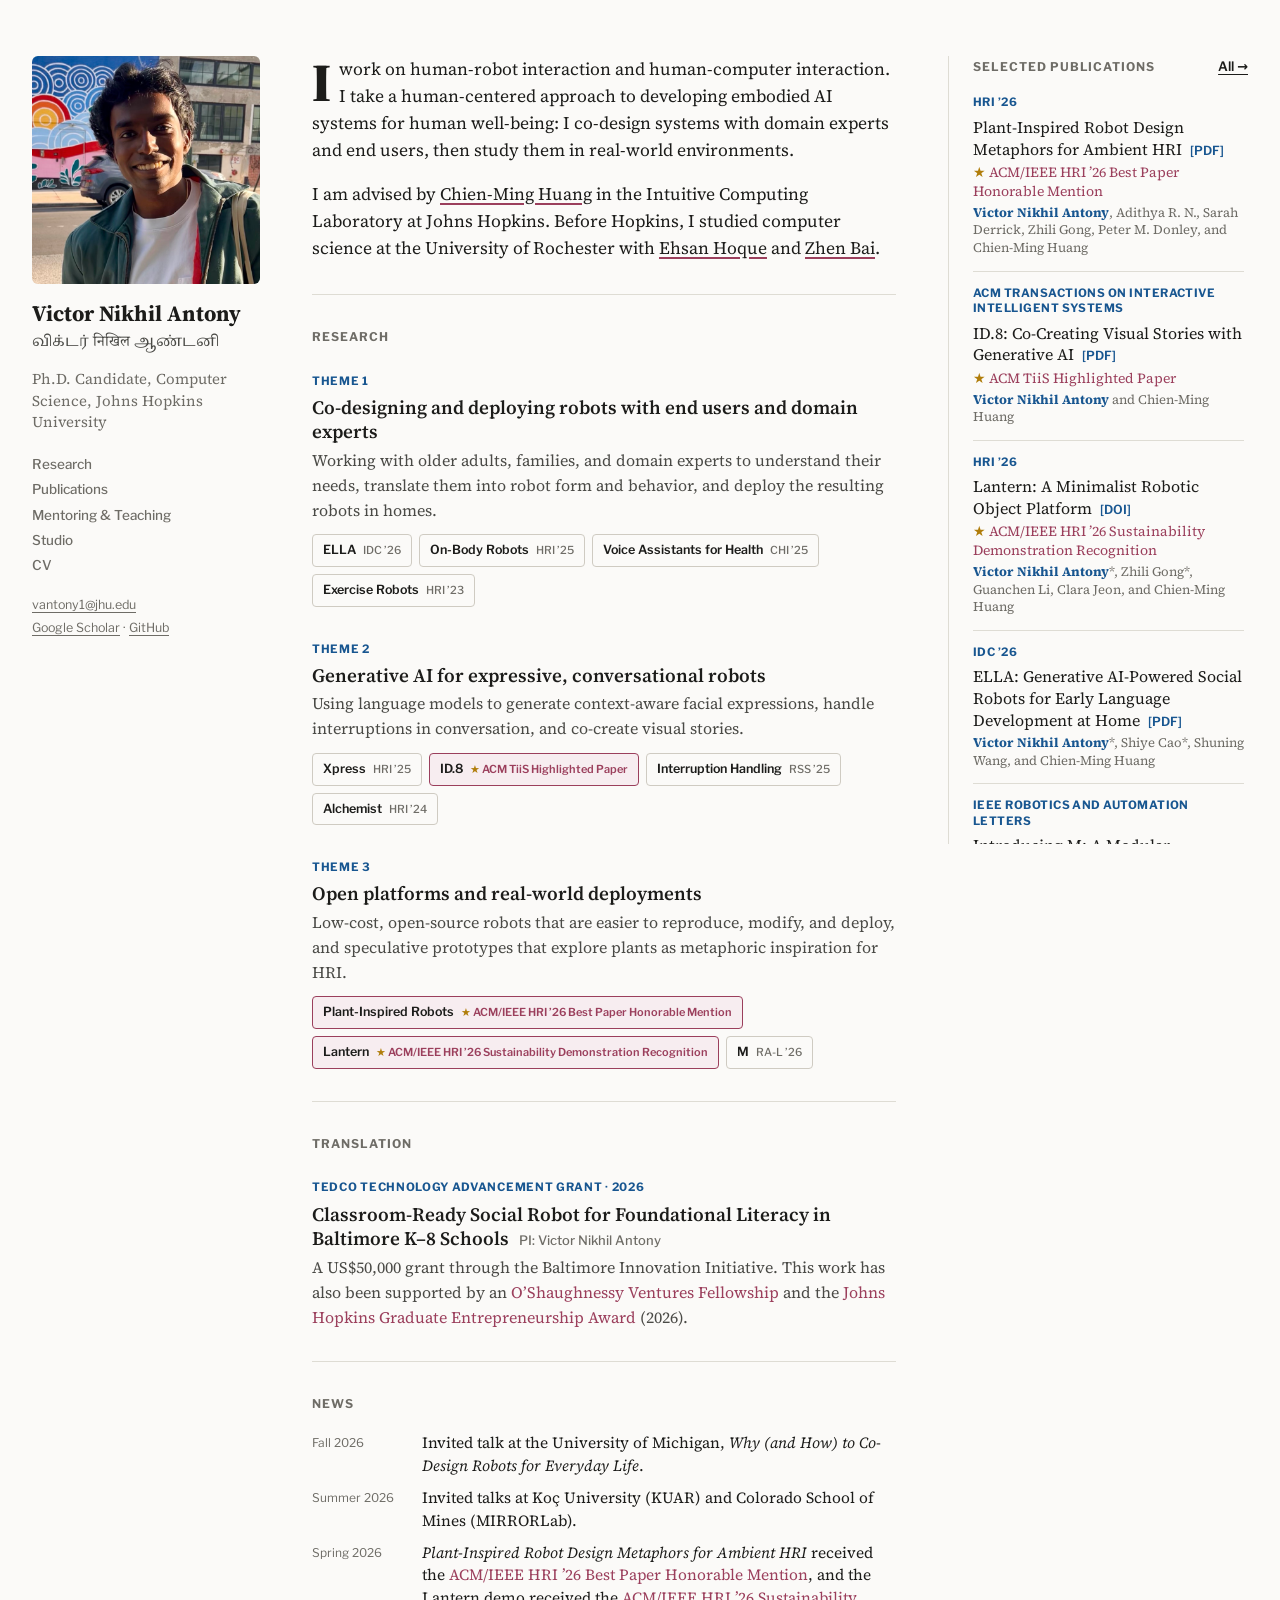
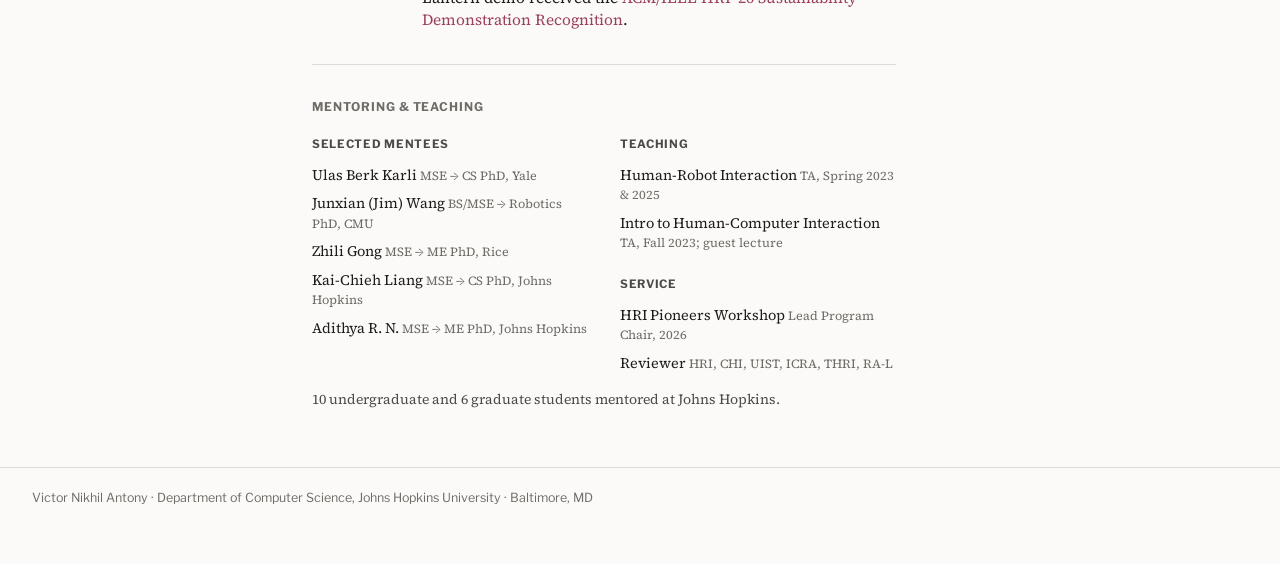
==== commit 67803e7a: "Redesign site with academic home, publications, and studio pages Rebuild the homepage around researc" ====
--- a/index.html
+++ b/index.html
@@ -1,365 +1,157 @@
 <!DOCTYPE html>
 <html lang="en">
 <head>
-  <meta charset="utf-8" />
-  <meta name="viewport" content="width=device-width, initial-scale=1" />
-  <title>Victor Nikhil Antony</title>
-  <link rel="icon" type="image/x-icon" href="assets/favicon.ico" />
-  <link rel="preconnect" href="https://fonts.googleapis.com" />
-  <link rel="preconnect" href="https://fonts.gstatic.com" crossorigin />
-  <link href="https://fonts.googleapis.com/css2?family=IBM+Plex+Mono:wght@400;500;600&amp;family=Space+Grotesk:wght@400;500;600;700&amp;display=swap" rel="stylesheet" />
-  <link rel="stylesheet" href="https://cdnjs.cloudflare.com/ajax/libs/font-awesome/6.2.0/css/all.min.css" crossorigin="anonymous" referrerpolicy="no-referrer" />
-  <link rel="stylesheet" href="assets/css/style.css" />
+<meta charset="UTF-8">
+<meta name="viewport" content="width=device-width, initial-scale=1">
+<title>Victor Nikhil Antony</title>
+<meta name="description" content="Victor Nikhil Antony, Ph.D. candidate in Computer Science at Johns Hopkins University. Human-robot interaction and embodied AI for human well-being.">
+<link rel="icon" type="image/x-icon" href="assets/favicon.ico">
+<link rel="preconnect" href="https://fonts.googleapis.com">
+<link rel="preconnect" href="https://fonts.gstatic.com" crossorigin>
+<link href="https://fonts.googleapis.com/css2?family=Source+Serif+4:ital,opsz,wght@0,8..60,400;0,8..60,600;0,8..60,700;0,8..60,900;1,8..60,400&amp;family=Libre+Franklin:wght@400;500;600;700&amp;display=swap" rel="stylesheet">
+<link href="https://fonts.googleapis.com/css2?family=Noto+Serif+Devanagari:wght@400&amp;family=Noto+Serif+Tamil:wght@400&amp;display=swap" rel="stylesheet">
+<link rel="stylesheet" href="assets/css/site.css">
 </head>
-<body class="home-page">
+<body>
 
-  <nav class="nav home-nav">
-    <a class="nav-brand home-brand" href="index.html">victor nikhil antony</a>
-    <div class="nav-links">
-      <a href="#work">Work</a>
+<div class="shell">
+  <aside class="rail">
+    <img class="portrait" src="assets/img/headshot.jpg" alt="Victor Nikhil Antony">
+    <h1 class="name">Victor Nikhil Antony</h1>
+    <p class="alt-name"><span lang="ta">விக்டர்</span> <span lang="hi">निखिल</span> <span lang="ta">ஆண்டனி</span></p>
+    <p class="byline">Ph.D. Candidate, Computer Science, Johns Hopkins University</p>
+    <nav aria-label="Primary">
+      <a href="#research">Research</a>
       <a href="publications.html">Publications</a>
-      <a href="assets/pdf/vantony_CV.pdf" target="_blank">CV</a>
-      <a href="mailto:vantony1@jhu.edu">Contact</a>
-    </div>
-  </nav>
+      <a href="#mentoring">Mentoring &amp; Teaching</a>
+      <a href="studio.html">Studio</a>
+      <a href="assets/pdf/vantony_CV.pdf">CV</a>
+    </nav>
+    <p class="contact">
+      <a href="mailto:vantony1@jhu.edu">vantony1@jhu.edu</a><br>
+      <a href="https://scholar.google.com/citations?user=g-6V3woAAAAJ&amp;hl=en">Google Scholar</a> · <a href="https://github.com/vantony1">GitHub</a>
+    </p>
+  </aside>
 
-  <header class="home-hero">
-    <p class="home-greeting">Victor Nikhil Antony</p>
-    <p class="home-presence">Human-centered roboticist building useful, scalable embodied AI.</p>
-
-    <div class="home-hero-main compact">
-      <div class="home-hero-copy">
-        <h1 class="home-title">
-          I build
-          <span class="dynamic-line">
-            <a id="dynamic-link" class="dynamic-link" href="projects/xpress.html">
-              <span id="dynamic-text" class="dynamic-text">expressive robot faces for real-time conversation.</span>
-            </a>
-          </span>
-        </h1>
-      </div>
+  <div class="center">
+    <div class="intro prose">
+      <p>I work on human-robot interaction and human-computer interaction. I take a human-centered approach to developing embodied AI systems for human well-being: I co-design systems with domain experts and end users, then study them in real-world environments.</p>
+      <p>I am advised by <a class="advisor" href="https://www.cs.jhu.edu/~cmhuang/">Chien-Ming Huang</a> in the Intuitive Computing Laboratory at Johns Hopkins. Before Hopkins, I studied computer science at the University of Rochester with <span class="advisor">Ehsan Hoque</span> and <span class="advisor">Zhen Bai</span>.</p>
     </div>
 
-    <div class="home-links home-links-inline">
-      <a href="assets/pdf/vantony_CV.pdf" target="_blank">curriculum vitae</a>
-      <a href="https://scholar.google.com/citations?user=g-6V3woAAAAJ&amp;hl=en" target="_blank">google scholar</a>
-      <a href="https://github.com/vantony1" target="_blank">github</a>
-      <a href="mailto:vantony1@jhu.edu">email</a>
+    <hr>
+
+    <section id="research">
+      <h2 class="label">Research</h2>
+      <div class="theme">
+        <span class="tn">Theme 1</span>
+        <h3>Co-designing and deploying robots with end users and domain experts</h3>
+        <p>Working with older adults, families, and domain experts to understand their needs, translate them into robot form and behavior, and deploy the resulting robots in homes.</p>
+        <div class="badges">
+          <a class="badge" href="projects/ella.html">ELLA <small>IDC ’26</small></a>
+          <a class="badge" href="projects/on-body.html">On-Body Robots <small>HRI ’25</small></a>
+          <a class="badge" href="https://doi.org/10.1145/3706598.3713839">Voice Assistants for Health <small>CHI ’25</small></a>
+          <a class="badge" href="projects/poppy.html">Exercise Robots <small>HRI ’23</small></a>
+        </div>
+      </div>
+      <div class="theme">
+        <span class="tn">Theme 2</span>
+        <h3>Generative AI for expressive, conversational robots</h3>
+        <p>Using language models to generate context-aware facial expressions, handle interruptions in conversation, and co-create visual stories.</p>
+        <div class="badges">
+          <a class="badge" href="projects/xpress.html">Xpress <small>HRI ’25</small></a>
+          <a class="badge award" href="projects/id8.html">ID.8 <small><span class="star" aria-hidden="true">★</span> ACM TiiS Highlighted Paper</small></a>
+          <a class="badge" href="projects/interruption.html">Interruption Handling <small>RSS ’25</small></a>
+          <a class="badge" href="projects/alchemist.html">Alchemist <small>HRI ’24</small></a>
+        </div>
+      </div>
+      <div class="theme">
+        <span class="tn">Theme 3</span>
+        <h3>Open platforms and real-world deployments</h3>
+        <p>Low-cost, open-source robots that are easier to reproduce, modify, and deploy, and speculative prototypes that explore plants as metaphoric inspiration for HRI.</p>
+        <div class="badges">
+          <a class="badge award" href="projects/plant.html">Plant-Inspired Robots <small><span class="star" aria-hidden="true">★</span> ACM/IEEE HRI ’26 Best Paper Honorable Mention</small></a>
+          <a class="badge award" href="projects/lantern.html">Lantern <small><span class="star" aria-hidden="true">★</span> ACM/IEEE HRI ’26 Sustainability Demonstration Recognition</small></a>
+          <a class="badge" href="https://intuitivecomputing.github.io/M-robot/">M <small>RA-L ’26</small></a>
+        </div>
+      </div>
+    </section>
+
+    <hr>
+
+    <section id="translation">
+      <h2 class="label">Translation</h2>
+      <div class="theme">
+        <span class="tn">TEDCO Technology Advancement Grant · 2026</span>
+        <h3>Classroom-Ready Social Robot for Foundational Literacy in Baltimore K–8 Schools <span class="role">PI: Victor Nikhil Antony</span></h3>
+        <p>A US$50,000 grant through the Baltimore Innovation Initiative. This work has also been supported by an <span class="award-name">O’Shaughnessy Ventures Fellowship</span> and the <span class="award-name">Johns Hopkins Graduate Entrepreneurship Award</span> (2026).</p>
+      </div>
+    </section>
+
+    <hr>
+
+    <section id="news">
+      <h2 class="label">News</h2>
+      <div class="rows">
+        <div><span class="k">Fall 2026</span><span>Invited talk at the University of Michigan, <em>Why (and How) to Co-Design Robots for Everyday Life</em>.</span></div>
+        <div><span class="k">Summer 2026</span><span>Invited talks at Koç University (KUAR) and Colorado School of Mines (MIRRORLab).</span></div>
+        <div><span class="k">Spring 2026</span><span><em>Plant-Inspired Robot Design Metaphors for Ambient HRI</em> received the <span class="award-name">ACM/IEEE HRI ’26 Best Paper Honorable Mention</span>, and the Lantern demo received the <span class="award-name">ACM/IEEE HRI ’26 Sustainability Demonstration Recognition</span>.</span></div>
+      </div>
+    </section>
+
+    <hr>
+
+    <section id="mentoring">
+      <h2 class="label">Mentoring &amp; Teaching</h2>
+      <div class="cols">
+        <div class="col">
+          <h3>Selected mentees</h3>
+          <div class="list">
+            <div>Ulas Berk Karli <span class="d">MSE → CS PhD, Yale</span></div>
+            <div>Junxian (Jim) Wang <span class="d">BS/MSE → Robotics PhD, CMU</span></div>
+            <div>Zhili Gong <span class="d">MSE → ME PhD, Rice</span></div>
+            <div>Kai-Chieh Liang <span class="d">MSE → CS PhD, Johns Hopkins</span></div>
+            <div>Adithya R. N. <span class="d">MSE → ME PhD, Johns Hopkins</span></div>
+          </div>
+        </div>
+        <div class="col">
+          <h3>Teaching</h3>
+          <div class="list">
+            <div>Human-Robot Interaction <span class="d">TA, Spring 2023 &amp; 2025</span></div>
+            <div>Intro to Human-Computer Interaction <span class="d">TA, Fall 2023; guest lecture</span></div>
+          </div>
+          <h3 style="margin-top:22px">Service</h3>
+          <div class="list">
+            <div>HRI Pioneers Workshop <span class="d">Lead Program Chair, 2026</span></div>
+            <div>Reviewer <span class="d">HRI, CHI, UIST, ICRA, THRI, RA-L</span></div>
+          </div>
+        </div>
+      </div>
+      <p class="note">10 undergraduate and 6 graduate students mentored at Johns Hopkins.</p>
+    </section>
+  </div>
+
+  <aside class="pubs" id="publications">
+    <div class="pubs-head">
+      <h2 class="label">Selected publications</h2>
+      <a class="more" href="publications.html">All →</a>
     </div>
-  </header>
+    <div class="pub-list">
+      <div class="pub"><span class="tag">HRI ’26</span>Plant-Inspired Robot Design Metaphors for Ambient HRI<a class="pdf" href="https://arxiv.org/pdf/2601.22387">[PDF]</a><span class="honor"><span class="star" aria-hidden="true">★</span> ACM/IEEE HRI ’26 Best Paper Honorable Mention</span><span class="au"><b>Victor Nikhil Antony</b>, Adithya R. N., Sarah Derrick, Zhili Gong, Peter M. Donley, and Chien-Ming Huang</span></div>
+      <div class="pub"><span class="tag">ACM Transactions on Interactive Intelligent Systems</span>ID.8: Co-Creating Visual Stories with Generative AI<a class="pdf" href="assets/pdf/id8.pdf">[PDF]</a><span class="honor"><span class="star" aria-hidden="true">★</span> ACM TiiS Highlighted Paper</span><span class="au"><b>Victor Nikhil Antony</b> and Chien-Ming Huang</span></div>
+      <div class="pub"><span class="tag">HRI ’26</span>Lantern: A Minimalist Robotic Object Platform<a class="pdf" href="https://doi.org/10.1145/3757279.3785644">[DOI]</a><span class="honor"><span class="star" aria-hidden="true">★</span> ACM/IEEE HRI ’26 Sustainability Demonstration Recognition</span><span class="au"><b>Victor Nikhil Antony</b>*, Zhili Gong*, Guanchen Li, Clara Jeon, and Chien-Ming Huang</span></div>
+      <div class="pub"><span class="tag">IDC ’26</span>ELLA: Generative AI-Powered Social Robots for Early Language Development at Home<a class="pdf" href="https://arxiv.org/pdf/2603.12508">[PDF]</a><span class="au"><b>Victor Nikhil Antony</b>*, Shiye Cao*, Shuning Wang, and Chien-Ming Huang</span></div>
+      <div class="pub"><span class="tag">IEEE Robotics and Automation Letters</span>Introducing M: A Modular, Modifiable Social Robot<a class="pdf" href="https://arxiv.org/pdf/2603.19134">[PDF]</a><span class="au"><b>Victor Nikhil Antony</b>, Zhili Gong, Yoonjae Kim, and Chien-Ming Huang</span></div>
+      <div class="pub"><span class="tag">RSS ’25</span>Interruption Handling for Conversational Robots<a class="pdf" href="https://arxiv.org/pdf/2501.01568">[PDF]</a><span class="au">Shiye Cao, Jiwon Moon, Amama Mahmood, <b>Victor Nikhil Antony</b>, Ziang Xiao, Anqi Liu, and Chien-Ming Huang</span></div>
+      <div class="pub"><span class="tag">HRI ’25</span>Xpress: A System for Dynamic, Context-Aware Robot Facial Expressions Using Language Models<a class="pdf" href="https://doi.org/10.1109/HRI61500.2025.10974045">[DOI]</a><span class="au"><b>Victor Nikhil Antony</b>, Maia Stiber, and Chien-Ming Huang</span></div>
+      <div class="pub"><span class="tag">HRI ’25</span>The Design of On-Body Robots for Older Adults<a class="pdf" href="https://doi.org/10.1109/HRI61500.2025.10973948">[DOI]</a><span class="au"><b>Victor Nikhil Antony</b>, Clara Jeon, Jiasheng Li, Ge Gao, Huaishu Peng, Anastasia K. Ostrowski, and Chien-Ming Huang</span></div>
+      <div class="pub"><span class="tag">CHI ’25</span>Voice Assistants for Health Self-Management: Designing for and with Older Adults<a class="pdf" href="https://arxiv.org/pdf/2409.15488">[PDF]</a><span class="au">Amama Mahmood, Shiye Cao, Maia Stiber, <b>Victor Nikhil Antony</b>, and Chien-Ming Huang</span></div>
+      <div class="pub"><span class="tag">HRI ’23</span>Co-Designing with Older Adults, for Older Adults: Robots to Promote Physical Activity<a class="pdf" href="assets/pdf/hri-23.pdf">[PDF]</a><span class="au"><b>Victor Nikhil Antony</b>*, Sue Min Cho*, and Chien-Ming Huang</span></div>
+    </div>
+  </aside>
+</div>
 
-  <section id="work" class="home-work">
-    <div class="home-section-head">
-      <p class="home-section-kicker">Work</p>
-      <p class="home-section-note">Grouped by practice.</p>
-    </div>
-
-    <div class="work-groups">
-      <section class="work-group">
-        <div class="work-group-head">
-          <p class="work-group-label">Robots</p>
-          <p class="work-group-note">Embodied systems, objects, and companion forms.</p>
-        </div>
-        <div class="work-grid work-grid-four">
-          <a href="projects/ella.html" class="work-card work-card-ella">
-            <div class="work-card-shell">
-              <div class="work-card-top">
-                <span class="work-card-index">01</span>
-                <span class="work-card-year">arXiv 2026</span>
-              </div>
-              <div class="work-card-core">
-                <p class="work-card-kind">Home AI</p>
-                <h2 class="work-card-title">ELLA</h2>
-                <p class="work-card-glance">Embodied storytelling for early language development at home.</p>
-              </div>
-              <div class="work-card-reveal">
-                <p class="work-card-description">A generative social robot for early language development at home, designed with families and evaluated through in-home deployment.</p>
-                <div class="work-card-meta">
-                  <span>consumer robotics</span>
-                  <span>view project</span>
-                </div>
-              </div>
-            </div>
-          </a>
-
-          <a href="projects/lantern.html" class="work-card work-card-lantern">
-            <div class="work-card-shell">
-              <div class="work-card-top">
-                <span class="work-card-index">02</span>
-                <span class="work-card-year">Under Review</span>
-              </div>
-              <div class="work-card-core">
-                <p class="work-card-kind">Robotic Objects</p>
-                <h2 class="work-card-title">Lantern</h2>
-                <p class="work-card-glance">A low-cost robotic object for ambient social presence.</p>
-              </div>
-              <div class="work-card-reveal">
-                <p class="work-card-description">A low-cost robotic object platform for ambient social presence, built to be replicated and adapted beyond the lab.</p>
-                <div class="work-card-meta">
-                  <span>open platform</span>
-                  <span>view project</span>
-                </div>
-              </div>
-            </div>
-          </a>
-
-          <a href="projects/plant.html" class="work-card work-card-plant">
-            <div class="work-card-shell">
-              <div class="work-card-top">
-                <span class="work-card-index">03</span>
-                <span class="work-card-year">Design Research</span>
-              </div>
-              <div class="work-card-core">
-                <p class="work-card-kind">Embodied Reflection</p>
-                <h2 class="work-card-title">Plant</h2>
-                <p class="work-card-glance">A plant-like robot for quieter, less judgmental self-reflection.</p>
-              </div>
-              <div class="work-card-reveal">
-                <p class="work-card-description">A speculative yet grounded robotic form exploring how non-anthropomorphic companions can support emotional reflection.</p>
-                <div class="work-card-meta">
-                  <span>robot form</span>
-                  <span>view project</span>
-                </div>
-              </div>
-            </div>
-          </a>
-
-          <a href="https://m-website-taupe.vercel.app/" class="work-card work-card-m" target="_blank" rel="noreferrer">
-            <div class="work-card-shell">
-              <div class="work-card-top">
-                <span class="work-card-index">04</span>
-                <span class="work-card-year">Live</span>
-              </div>
-              <div class="work-card-core">
-                <p class="work-card-kind">Companion Robot</p>
-                <h2 class="work-card-title">M</h2>
-                <p class="work-card-glance">A social robot project exploring a more intimate companion presence.</p>
-              </div>
-              <div class="work-card-reveal">
-                <p class="work-card-description">An external project site for M, focused on a distinct robot identity and companion experience.</p>
-                <div class="work-card-meta">
-                  <span>external site</span>
-                  <span>visit project</span>
-                </div>
-              </div>
-            </div>
-          </a>
-        </div>
-      </section>
-
-      <section class="work-group">
-        <div class="work-group-head">
-          <p class="work-group-label">Designing With End Users</p>
-          <p class="work-group-note">Participatory and long-horizon work with real people and routines.</p>
-        </div>
-        <div class="work-grid work-grid-three">
-          <a href="projects/poppy.html" class="work-card work-card-poppy">
-            <div class="work-card-shell">
-              <div class="work-card-top">
-                <span class="work-card-index">05</span>
-                <span class="work-card-year">HRI 2023-24</span>
-              </div>
-              <div class="work-card-core">
-                <p class="work-card-kind">Healthy Aging</p>
-                <h2 class="work-card-title">Exercise Robots</h2>
-                <p class="work-card-glance">Designing robot exercise partners with and for older adults.</p>
-              </div>
-              <div class="work-card-reveal">
-                <p class="work-card-description">A design-research project on robot exercise partners, from participatory co-design through in-home deployment.</p>
-                <div class="work-card-meta">
-                  <span>care robotics</span>
-                  <span>view project</span>
-                </div>
-              </div>
-            </div>
-          </a>
-
-          <a href="projects/on-body.html" class="work-card work-card-onbody">
-            <div class="work-card-shell">
-              <div class="work-card-top">
-                <span class="work-card-index">06</span>
-                <span class="work-card-year">HRI 2025</span>
-              </div>
-              <div class="work-card-core">
-                <p class="work-card-kind">New Form Factors</p>
-                <h2 class="work-card-title">On-Body Robots</h2>
-                <p class="work-card-glance">Wearable robotic companionship designed with older adults.</p>
-              </div>
-              <div class="work-card-reveal">
-                <p class="work-card-description">Co-designing wearable robotic companions with older adults to rethink where robots live and how they move with us.</p>
-                <div class="work-card-meta">
-                  <span>wearable robotics</span>
-                  <span>view project</span>
-                </div>
-              </div>
-            </div>
-          </a>
-
-          <a href="assets/pdf/va-health.pdf" class="work-card work-card-health" target="_blank" rel="noreferrer">
-            <div class="work-card-shell">
-              <div class="work-card-top">
-                <span class="work-card-index">07</span>
-                <span class="work-card-year">Design Study</span>
-              </div>
-              <div class="work-card-core">
-                <p class="work-card-kind">Voice + Health</p>
-                <h2 class="work-card-title">Health Self-Management</h2>
-                <p class="work-card-glance">Designing voice assistants for and with older adults managing health routines.</p>
-              </div>
-              <div class="work-card-reveal">
-                <p class="work-card-description">A participatory design project on voice assistants for health self-management, focused on older adults’ needs, trust, and daily practices.</p>
-                <div class="work-card-meta">
-                  <span>paper</span>
-                  <span>open PDF</span>
-                </div>
-              </div>
-            </div>
-          </a>
-        </div>
-      </section>
-
-      <section class="work-group">
-        <div class="work-group-head">
-          <p class="work-group-label">End-User Interfaces</p>
-          <p class="work-group-note">Interfaces that make complex systems more usable, expressive, or creative.</p>
-        </div>
-        <div class="work-grid">
-          <a href="projects/id8.html" class="work-card work-card-id8">
-            <div class="work-card-shell">
-              <div class="work-card-top">
-                <span class="work-card-index">08</span>
-                <span class="work-card-year">ACM TiiS 2024</span>
-              </div>
-              <div class="work-card-core">
-                <p class="work-card-kind">Creative Tools</p>
-                <h2 class="work-card-title">ID.8</h2>
-                <p class="work-card-glance">Co-creating visual stories with generative AI.</p>
-              </div>
-              <div class="work-card-reveal">
-                <p class="work-card-description">A generative storytelling system for co-creating visual stories with children in ways that preserve agency and imagination.</p>
-                <div class="work-card-meta">
-                  <span>generative media</span>
-                  <span>view project</span>
-                </div>
-              </div>
-            </div>
-          </a>
-
-          <a href="projects/alchemist.html" class="work-card work-card-alchemist">
-            <div class="work-card-shell">
-              <div class="work-card-top">
-                <span class="work-card-index">09</span>
-                <span class="work-card-year">HRI 2024</span>
-              </div>
-              <div class="work-card-core">
-                <p class="work-card-kind">Tooling</p>
-                <h2 class="work-card-title">Alchemist</h2>
-                <p class="work-card-glance">Natural-language robot programming for end users.</p>
-              </div>
-              <div class="work-card-reveal">
-                <p class="work-card-description">LLM-aided end-user development for robots, turning natural language into executable robot programs.</p>
-                <div class="work-card-meta">
-                  <span>robot programming</span>
-                  <span>view project</span>
-                </div>
-              </div>
-            </div>
-          </a>
-        </div>
-      </section>
-
-      <section class="work-group">
-        <div class="work-group-head">
-          <p class="work-group-label">Technical</p>
-          <p class="work-group-note">Core systems work in conversational intelligence, expressivity, and robustness.</p>
-        </div>
-        <div class="work-grid">
-          <a href="projects/xpress.html" class="work-card work-card-xpress">
-            <div class="work-card-shell">
-              <div class="work-card-top">
-                <span class="work-card-index">10</span>
-                <span class="work-card-year">HRI 2025</span>
-              </div>
-              <div class="work-card-core">
-                <p class="work-card-kind">Expressivity</p>
-                <h2 class="work-card-title">Xpress</h2>
-                <p class="work-card-glance">Context-aware facial expression generation for social robots.</p>
-              </div>
-              <div class="work-card-reveal">
-                <p class="work-card-description">Dynamic robot facial expressions generated from interaction context and validated across storytelling and real-time dialogue.</p>
-                <div class="work-card-meta">
-                  <span>language models</span>
-                  <span>view project</span>
-                </div>
-              </div>
-            </div>
-          </a>
-
-          <a href="projects/interruption.html" class="work-card work-card-interruption">
-            <div class="work-card-shell">
-              <div class="work-card-top">
-                <span class="work-card-index">11</span>
-                <span class="work-card-year">Under Review</span>
-              </div>
-              <div class="work-card-core">
-                <p class="work-card-kind">Conversation Systems</p>
-                <h2 class="work-card-title">Interruption Handling</h2>
-                <p class="work-card-glance">Helping conversational robots respond more naturally.</p>
-              </div>
-              <div class="work-card-reveal">
-                <p class="work-card-description">A real-time system that detects interruption intent and helps conversational robots respond more like skilled human speakers.</p>
-                <div class="work-card-meta">
-                  <span>turn-taking</span>
-                  <span>view project</span>
-                </div>
-              </div>
-            </div>
-          </a>
-        </div>
-      </section>
-    </div>
-  </section>
-
-  <footer class="site-footer home-footer">
-    <p>
-      <a href="mailto:vantony1@jhu.edu">vantony1@jhu.edu</a>
-      &nbsp;·&nbsp;
-      <a href="https://scholar.google.com/citations?user=g-6V3woAAAAJ&amp;hl=en" target="_blank">Google Scholar</a>
-      &nbsp;·&nbsp;
-      <a href="https://github.com/vantony1" target="_blank">GitHub</a>
-    </p>
-    <p>Johns Hopkins University &nbsp;·&nbsp; Baltimore, MD</p>
-  </footer>
-
-  <script>
-    (() => {
-      const items = [
-        { text: "expressive robot behaviors for real-time interaction.", href: "projects/xpress.html" },
-        { text: "storytellers for language learning.", href: "projects/ella.html" },
-        { text: "ambient robotic objects for behavior change.", href: "projects/lantern.html" },
-        { text: "tools for programming robots with language.", href: "projects/alchemist.html" },
-        { text: "wearable robots shaped with older adults.", href: "projects/on-body.html" },
-        { text: "conversation systems that handle interruption.", href: "projects/interruption.html" }
-      ];
-
-      const textEl = document.getElementById("dynamic-text");
-      const linkEl = document.getElementById("dynamic-link");
-      if (!textEl || !linkEl) return;
-
-      let index = 0;
-      const swap = () => {
-        index = (index + 1) % items.length;
-        textEl.classList.add("is-exiting");
-        window.setTimeout(() => {
-          textEl.textContent = items[index].text;
-          linkEl.href = items[index].href;
-          textEl.classList.remove("is-exiting");
-        }, 180);
-      };
-
-      window.setInterval(swap, 2600);
-    })();
-  </script>
+<footer class="site">Victor Nikhil Antony · Department of Computer Science, Johns Hopkins University · Baltimore, MD</footer>
 
 </body>
 </html>
--- a/assets/css/site.css
+++ b/assets/css/site.css
@@ -0,0 +1,241 @@
+/* Site styles for index, publications, and studio.
+   Type and layout follow cs.jhu.edu/~cmhuang: Source Serif 4 + Libre Franklin, warm paper, one accent. */
+
+:root {
+  --paper: #FBFAF8;
+  --tile: #F2EFE9;
+  --ink: #1C1C1A;
+  --ink-2: #4A4A46;
+  --muted: #6E6C66;
+  --hairline: #DEDCD4;
+  --line-strong: #CFCBC2;
+  --accent: #185690;
+  --accent-soft: #E8EEF6;
+  --rose: #9B3F5C;
+  --rose-soft: #F7EDF0;
+  --link: #185690;
+  --gold: #B07D0A;
+  --serif: 'Source Serif 4', Georgia, serif;
+  --sans: 'Libre Franklin', system-ui, sans-serif;
+}
+
+* { box-sizing: border-box; }
+html { scroll-behavior: smooth; }
+body {
+  margin: 0;
+  background: var(--paper);
+  color: var(--ink);
+  font-family: var(--serif);
+  font-size: 17px;
+  line-height: 1.65;
+  -webkit-font-smoothing: antialiased;
+}
+a { color: inherit; text-decoration: none; }
+img { display: block; max-width: 100%; }
+
+/* ── Layout ─────────────────────────────── */
+.shell {
+  max-width: 1320px;
+  margin: 0 auto;
+  padding: 56px 32px 0;
+  display: grid;
+  grid-template-columns: 228px minmax(0, 1fr) 300px;
+  gap: 52px;
+}
+.shell.page { grid-template-columns: 228px minmax(0, 1fr); max-width: 1180px; }
+
+/* ── Rail ───────────────────────────────── */
+.rail { position: sticky; top: 56px; align-self: start; }
+img.portrait { width: 100%; aspect-ratio: 1; object-fit: cover; object-position: 50% 30%; border-radius: 6px; }
+.rail .name { margin: 16px 0 0; font-size: 22px; line-height: 1.2; font-weight: 700; }
+.alt-name { margin: 4px 0 0; font-size: 15px; line-height: 1.5; color: var(--ink-2); white-space: nowrap; }
+[lang="ta"] { font-family: 'Noto Serif Tamil', var(--serif); }
+[lang="hi"] { font-family: 'Noto Serif Devanagari', var(--serif); }
+.byline { margin: 12px 0 0; font-size: 15px; line-height: 1.45; color: var(--muted); }
+.rail nav { margin: 20px 0 0; display: flex; flex-direction: column; gap: 3px; font-family: var(--sans); font-size: 13.5px; font-weight: 500; }
+.rail nav a { color: var(--muted); text-decoration: underline; text-decoration-color: transparent; text-underline-offset: 3px; }
+.rail nav a:hover { color: var(--ink); text-decoration-color: var(--muted); }
+.rail nav a[aria-current] { color: var(--ink); font-weight: 600; }
+.contact { margin: 18px 0 0; font-family: var(--sans); font-size: 12.5px; line-height: 1.8; color: var(--muted); }
+.contact a { text-decoration: underline; text-underline-offset: 3px; }
+.contact a:hover { color: var(--ink); }
+
+/* ── Shared type ────────────────────────── */
+.center, .main { min-width: 0; }
+hr { border: none; border-top: 1px solid var(--hairline); margin: 32px 0; }
+h2.label {
+  margin: 0 0 18px;
+  font-family: var(--sans);
+  font-size: 12px;
+  font-weight: 700;
+  letter-spacing: .08em;
+  text-transform: uppercase;
+  color: var(--muted);
+}
+section { scroll-margin-top: 32px; }
+.prose a { text-decoration: underline; text-decoration-color: var(--hairline); text-underline-offset: 3px; }
+.prose a:hover { text-decoration-color: var(--ink); }
+.prose .advisor { text-decoration: underline; text-decoration-color: var(--rose); text-decoration-thickness: 1.5px; text-underline-offset: 3px; }
+
+/* ── Home: intro ────────────────────────── */
+.intro p { margin: 0 0 16px; font-size: 17.5px; line-height: 1.55; }
+.intro p:first-child::first-letter { font-weight: 900; font-size: 54px; float: left; line-height: .75; padding: 6px 8px 0 0; }
+
+/* ── Home: themes and badges ────────────── */
+.theme + .theme { margin-top: 26px; }
+.theme .tn { font-family: var(--sans); font-size: 11.5px; font-weight: 700; letter-spacing: .06em; text-transform: uppercase; color: var(--accent); }
+.theme h3 { margin: 2px 0 0; font-size: 19px; font-weight: 600; line-height: 1.3; }
+.theme p { margin: 4px 0 0; font-size: 16px; line-height: 1.55; color: var(--ink-2); }
+.role { margin-left: 6px; font-family: var(--sans); font-size: 13px; font-weight: 500; color: var(--muted); white-space: nowrap; }
+.badges { display: flex; flex-wrap: wrap; gap: 7px; margin-top: 12px; }
+.badge {
+  display: inline-flex;
+  flex-wrap: wrap;
+  align-items: baseline;
+  gap: 0 7px;
+  padding: 5px 10px;
+  border: 1px solid var(--line-strong);
+  border-radius: 4px;
+  background: var(--paper);
+  font-family: var(--sans);
+  font-size: 12.5px;
+  font-weight: 600;
+  color: var(--ink);
+  transition: border-color .2s ease;
+}
+.badge small { font-size: 11px; font-weight: 500; color: var(--muted); }
+.badge:hover { border-color: var(--ink); }
+.star { color: var(--gold); }
+.badge.award { border-color: var(--rose); background: var(--rose-soft); }
+.badge.award small { color: var(--rose); font-weight: 600; }
+.award-name { color: var(--rose); }
+
+/* ── Home: news, mentoring ──────────────── */
+.rows { display: flex; flex-direction: column; gap: 10px; }
+.rows div { display: grid; grid-template-columns: 96px 1fr; gap: 14px; font-size: 15.5px; line-height: 1.45; }
+.rows .k { font-family: var(--sans); font-size: 12px; color: var(--muted); padding-top: 2px; }
+.cols { display: flex; gap: 32px; }
+.col { flex: 1; }
+.col h3 { margin: 0 0 12px; font-family: var(--sans); font-size: 11.5px; font-weight: 700; letter-spacing: .06em; text-transform: uppercase; color: var(--ink-2); }
+.list { display: flex; flex-direction: column; gap: 9px; font-size: 14.5px; line-height: 1.35; }
+.list .d { color: var(--muted); font-size: 12.5px; }
+.note { margin: 14px 0 0; font-size: 14px; color: var(--ink-2); }
+
+/* ── Home: publications sidebar ─────────── */
+.pubs {
+  position: sticky;
+  top: 56px;
+  align-self: start;
+  border-left: 1px solid var(--hairline);
+  padding-left: 24px;
+  display: flex;
+  flex-direction: column;
+  max-height: calc(100vh - 112px);
+}
+.pubs-head { display: flex; justify-content: space-between; align-items: baseline; gap: 12px; margin-bottom: 18px; flex-shrink: 0; }
+.pubs-head h2 { margin: 0; }
+.more { font-family: var(--sans); font-size: 13px; font-weight: 600; text-decoration: underline; text-underline-offset: 3px; }
+.pub-list { display: flex; flex-direction: column; gap: 14px; overflow-y: auto; min-height: 0; padding-right: 4px; }
+.pub { font-size: 16px; line-height: 1.35; padding-bottom: 14px; border-bottom: 1px solid var(--hairline); }
+.pub:last-child { border-bottom: none; }
+.tag { display: block; margin-bottom: 6px; font-family: var(--sans); font-size: 11.5px; font-weight: 700; letter-spacing: .04em; text-transform: uppercase; color: var(--accent); }
+.pdf { margin-left: 8px; font-family: var(--sans); font-size: 12.5px; font-weight: 600; color: var(--link); white-space: nowrap; }
+.pdf:hover { text-decoration: underline; }
+.honor { display: block; margin-top: 3px; font-size: 14px; color: var(--rose); }
+.au { display: block; margin-top: 3px; font-size: 13px; color: var(--muted); }
+.au b { color: var(--accent); font-weight: 700; }
+
+/* ── Inner pages ────────────────────────── */
+.main { max-width: 860px; }
+.page-head h1 { margin: 0; font-size: 34px; line-height: 1.2; font-weight: 700; }
+.page-head p { margin: 10px 0 0; color: var(--ink-2); max-width: 64ch; }
+.legend { font-family: var(--sans); font-size: 13px; color: var(--muted); }
+.legend b { color: var(--accent); font-weight: 700; }
+.legend .mentee { font-weight: 600; }
+
+/* ── Publications page ──────────────────── */
+.biblio { list-style: none; margin: 0; padding: 0; }
+.biblio li { display: grid; grid-template-columns: 46px 1fr; gap: 10px; padding: 16px 0; border-bottom: 1px solid var(--hairline); }
+.biblio li:last-child { border-bottom: none; }
+.bid { font-family: var(--sans); font-size: 12px; font-weight: 600; color: var(--muted); padding-top: 3px; }
+.btitle { margin: 0; font-size: 17px; line-height: 1.4; font-weight: 600; }
+.bauth { margin: 3px 0 0; font-size: 15px; line-height: 1.5; color: var(--ink-2); }
+.bauth b { color: var(--accent); font-weight: 700; }
+.mentee { color: var(--rose); }
+.bvenue { margin: 2px 0 0; font-size: 15px; color: var(--ink-2); }
+.bvenue em { font-style: italic; }
+.bmeta { margin: 6px 0 0; display: flex; flex-wrap: wrap; align-items: baseline; gap: 4px 14px; font-family: var(--sans); font-size: 12.5px; }
+.bmeta a { font-weight: 600; color: var(--link); }
+.bmeta a:hover { text-decoration: underline; }
+.bmeta .rate { color: var(--muted); }
+.bmeta .award { color: var(--rose); font-weight: 700; }
+.bmeta .status { color: var(--muted); font-style: italic; font-family: var(--serif); font-size: 14px; }
+.pub-section { margin-top: 44px; }
+
+/* ── Studio ─────────────────────────────── */
+.studio-group { margin-top: 44px; }
+.grid { display: grid; grid-template-columns: repeat(3, minmax(0, 1fr)); gap: 28px 20px; }
+.grid { grid-template-columns: repeat(6, minmax(0, 1fr)); }
+.grid > .build { grid-column: span 2; }
+.grid > .build:first-child:nth-last-child(5),
+.grid > .build:first-child:nth-last-child(5) + .build { grid-column: span 3; }
+.build { display: flex; flex-direction: column; }
+.tile {
+  position: relative;
+  aspect-ratio: 4 / 3;
+  border-radius: 8px;
+  overflow: hidden;
+  background: var(--tile);
+  display: grid;
+  place-items: center;
+}
+.tile.photo img { width: 100%; height: 100%; object-fit: cover; }
+.tile.duo { grid-template-columns: 1fr 1fr; gap: 3px; }
+.tile.duo img { width: 100%; height: 100%; object-fit: cover; }
+.tile.cut img { position: absolute; inset: 9% 0; margin: auto; height: 82%; width: auto; max-width: 90%; object-fit: contain; filter: drop-shadow(0 8px 12px rgba(40, 30, 30, .16)); }
+.tile.pair { display: flex; align-items: flex-end; justify-content: center; gap: 4%; padding: 0 6% 8%; }
+.tile.pair img { height: 80%; width: auto; max-width: 46%; object-fit: contain; object-position: bottom; filter: drop-shadow(0 8px 12px rgba(40, 30, 30, .16)); }
+.tile.pair.three img { max-width: 30%; }
+.tile.pair.three img:nth-child(2) { height: 70%; }
+.tile.strip { padding: 0 12px; }
+.tile.strip img { width: 100%; height: auto; border-radius: 6px; mix-blend-mode: multiply; }
+.tile.faces { grid-template-columns: 1fr 1fr; gap: 8px; padding: 16px 18px; align-content: center; }
+.tile.faces img { width: 100%; height: auto; border-radius: 6px; mix-blend-mode: multiply; }
+.tile.figure { padding: 12px; }
+.tile.figure img { width: 100%; height: 100%; object-fit: contain; mix-blend-mode: multiply; }
+.build h3 { margin: 12px 0 0; font-size: 18px; line-height: 1.3; font-weight: 600; }
+.build h3 a:hover { color: var(--accent); }
+.build p { margin: 4px 0 0; font-size: 15px; line-height: 1.5; color: var(--ink-2); }
+.build .award { margin-top: 6px; font-family: var(--sans); font-size: 12.5px; font-weight: 600; color: var(--rose); }
+.build .links { margin-top: 8px; display: flex; flex-wrap: wrap; gap: 4px 12px; font-family: var(--sans); font-size: 12.5px; }
+.build .links span { color: var(--muted); }
+.build .links a { font-weight: 600; color: var(--link); }
+.build .links a:hover { text-decoration: underline; }
+
+/* ── Footer ─────────────────────────────── */
+footer.site { max-width: 1320px; margin: 56px auto 0; padding: 20px 32px 56px; border-top: 1px solid var(--hairline); font-family: var(--sans); font-size: 12.5px; color: var(--muted); }
+footer.site.page { max-width: 1180px; }
+
+/* ── Responsive ─────────────────────────── */
+@media (max-width: 1100px) {
+  .shell { grid-template-columns: 220px minmax(0, 1fr); }
+  .pubs { grid-column: 2; position: static; max-height: none; border-left: none; padding-left: 0; border-top: 1px solid var(--hairline); padding-top: 32px; }
+  .pub-list { overflow: visible; }
+  .grid { grid-template-columns: repeat(2, minmax(0, 1fr)); }
+  .grid > .build, .grid > .build:first-child:nth-last-child(5), .grid > .build:first-child:nth-last-child(5) + .build { grid-column: auto; }
+}
+@media (max-width: 760px) {
+  .shell, .shell.page { grid-template-columns: 1fr; gap: 32px; padding: 24px 16px 0; }
+  .rail { position: static; display: grid; grid-template-columns: 104px 1fr; gap: 0 16px; }
+  .rail > :first-child { grid-row: span 3; }
+  .rail .name { margin-top: 0; }
+  .rail nav, .contact { grid-column: 1 / -1; }
+  .rail nav { flex-direction: row; flex-wrap: wrap; gap: 4px 16px; }
+  .pubs { grid-column: 1; }
+  .cols { flex-direction: column; gap: 20px; }
+  .rows div { grid-template-columns: 1fr; gap: 0; }
+  .grid { grid-template-columns: 1fr; }
+  .biblio li { grid-template-columns: 1fr; gap: 2px; }
+  .page-head h1 { font-size: 28px; }
+  footer.site { padding: 20px 16px 56px; }
+}
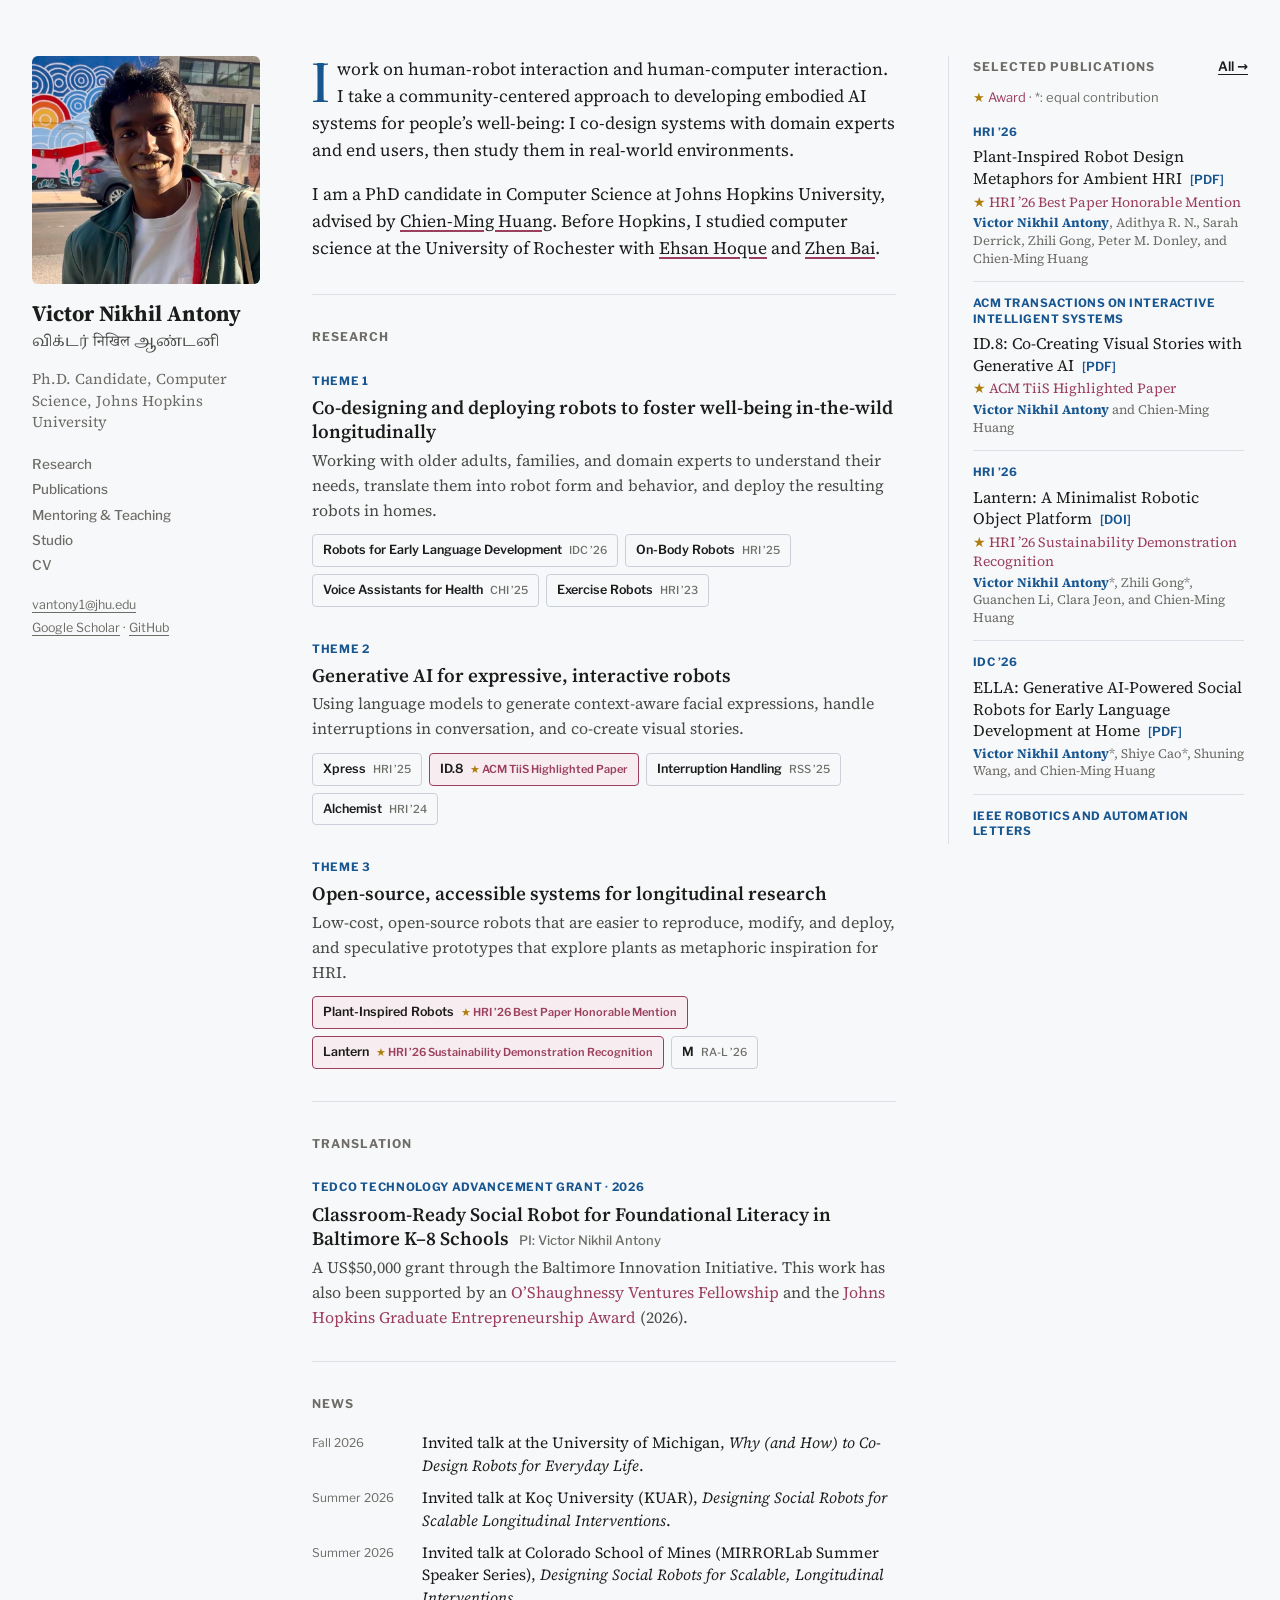
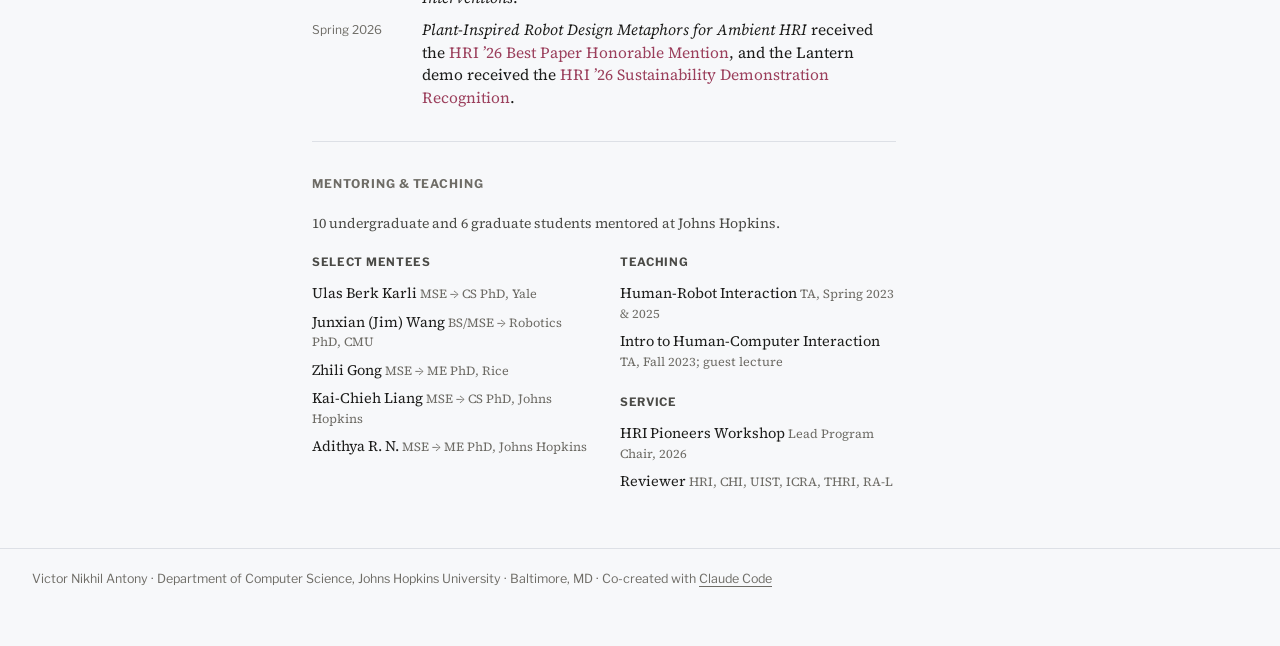
==== commit 8f253311: "Update intro, themes, awards, and background Rewrite the intro, retitle the research themes, shorten" ====
--- a/index.html
+++ b/index.html
@@ -25,7 +25,7 @@
       <a href="publications.html">Publications</a>
       <a href="#mentoring">Mentoring &amp; Teaching</a>
       <a href="studio.html">Studio</a>
-      <a href="assets/pdf/vantony_CV.pdf">CV</a>
+      <a href="assets/pdf/cv.pdf">CV</a>
     </nav>
     <p class="contact">
       <a href="mailto:vantony1@jhu.edu">vantony1@jhu.edu</a><br>
@@ -35,8 +35,8 @@
 
   <div class="center">
     <div class="intro prose">
-      <p>I work on human-robot interaction and human-computer interaction. I take a human-centered approach to developing embodied AI systems for human well-being: I co-design systems with domain experts and end users, then study them in real-world environments.</p>
-      <p>I am advised by <a class="advisor" href="https://www.cs.jhu.edu/~cmhuang/">Chien-Ming Huang</a> in the Intuitive Computing Laboratory at Johns Hopkins. Before Hopkins, I studied computer science at the University of Rochester with <span class="advisor">Ehsan Hoque</span> and <span class="advisor">Zhen Bai</span>.</p>
+      <p>I work on human-robot interaction and human-computer interaction. I take a community-centered approach to developing embodied AI systems for people’s well-being: I co-design systems with domain experts and end users, then study them in real-world environments.</p>
+      <p>I am a PhD candidate in Computer Science at Johns Hopkins University, advised by <a class="advisor" href="https://www.cs.jhu.edu/~cmhuang/">Chien-Ming Huang</a>. Before Hopkins, I studied computer science at the University of Rochester with <span class="advisor">Ehsan Hoque</span> and <span class="advisor">Zhen Bai</span>.</p>
     </div>
 
     <hr>
@@ -45,10 +45,10 @@
       <h2 class="label">Research</h2>
       <div class="theme">
         <span class="tn">Theme 1</span>
-        <h3>Co-designing and deploying robots with end users and domain experts</h3>
+        <h3>Co-designing and deploying robots to foster well-being in-the-wild longitudinally</h3>
         <p>Working with older adults, families, and domain experts to understand their needs, translate them into robot form and behavior, and deploy the resulting robots in homes.</p>
         <div class="badges">
-          <a class="badge" href="projects/ella.html">ELLA <small>IDC ’26</small></a>
+          <a class="badge" href="projects/ella.html">Robots for Early Language Development <small>IDC ’26</small></a>
           <a class="badge" href="projects/on-body.html">On-Body Robots <small>HRI ’25</small></a>
           <a class="badge" href="https://doi.org/10.1145/3706598.3713839">Voice Assistants for Health <small>CHI ’25</small></a>
           <a class="badge" href="projects/poppy.html">Exercise Robots <small>HRI ’23</small></a>
@@ -56,7 +56,7 @@
       </div>
       <div class="theme">
         <span class="tn">Theme 2</span>
-        <h3>Generative AI for expressive, conversational robots</h3>
+        <h3>Generative AI for expressive, interactive robots</h3>
         <p>Using language models to generate context-aware facial expressions, handle interruptions in conversation, and co-create visual stories.</p>
         <div class="badges">
           <a class="badge" href="projects/xpress.html">Xpress <small>HRI ’25</small></a>
@@ -67,11 +67,11 @@
       </div>
       <div class="theme">
         <span class="tn">Theme 3</span>
-        <h3>Open platforms and real-world deployments</h3>
+        <h3>Open-source, accessible systems for longitudinal research</h3>
         <p>Low-cost, open-source robots that are easier to reproduce, modify, and deploy, and speculative prototypes that explore plants as metaphoric inspiration for HRI.</p>
         <div class="badges">
-          <a class="badge award" href="projects/plant.html">Plant-Inspired Robots <small><span class="star" aria-hidden="true">★</span> ACM/IEEE HRI ’26 Best Paper Honorable Mention</small></a>
-          <a class="badge award" href="projects/lantern.html">Lantern <small><span class="star" aria-hidden="true">★</span> ACM/IEEE HRI ’26 Sustainability Demonstration Recognition</small></a>
+          <a class="badge award" href="projects/plant.html">Plant-Inspired Robots <small><span class="star" aria-hidden="true">★</span> HRI&nbsp;’26 Best Paper Honorable Mention</small></a>
+          <a class="badge award" href="projects/lantern.html">Lantern <small><span class="star" aria-hidden="true">★</span> HRI&nbsp;’26 Sustainability Demonstration Recognition</small></a>
           <a class="badge" href="https://intuitivecomputing.github.io/M-robot/">M <small>RA-L ’26</small></a>
         </div>
       </div>
@@ -94,8 +94,9 @@
       <h2 class="label">News</h2>
       <div class="rows">
         <div><span class="k">Fall 2026</span><span>Invited talk at the University of Michigan, <em>Why (and How) to Co-Design Robots for Everyday Life</em>.</span></div>
-        <div><span class="k">Summer 2026</span><span>Invited talks at Koç University (KUAR) and Colorado School of Mines (MIRRORLab).</span></div>
-        <div><span class="k">Spring 2026</span><span><em>Plant-Inspired Robot Design Metaphors for Ambient HRI</em> received the <span class="award-name">ACM/IEEE HRI ’26 Best Paper Honorable Mention</span>, and the Lantern demo received the <span class="award-name">ACM/IEEE HRI ’26 Sustainability Demonstration Recognition</span>.</span></div>
+        <div><span class="k">Summer 2026</span><span>Invited talk at Koç University (KUAR), <em>Designing Social Robots for Scalable Longitudinal Interventions</em>.</span></div>
+        <div><span class="k">Summer 2026</span><span>Invited talk at Colorado School of Mines (MIRRORLab Summer Speaker Series), <em>Designing Social Robots for Scalable, Longitudinal Interventions</em>.</span></div>
+        <div><span class="k">Spring 2026</span><span><em>Plant-Inspired Robot Design Metaphors for Ambient HRI</em> received the <span class="award-name">HRI&nbsp;’26 Best Paper Honorable Mention</span>, and the Lantern demo received the <span class="award-name">HRI&nbsp;’26 Sustainability Demonstration Recognition</span>.</span></div>
       </div>
     </section>
 
@@ -103,9 +104,10 @@
 
     <section id="mentoring">
       <h2 class="label">Mentoring &amp; Teaching</h2>
+      <p class="note">10 undergraduate and 6 graduate students mentored at Johns Hopkins.</p>
       <div class="cols">
         <div class="col">
-          <h3>Selected mentees</h3>
+          <h3>Select mentees</h3>
           <div class="list">
             <div>Ulas Berk Karli <span class="d">MSE → CS PhD, Yale</span></div>
             <div>Junxian (Jim) Wang <span class="d">BS/MSE → Robotics PhD, CMU</span></div>
@@ -127,7 +129,6 @@
           </div>
         </div>
       </div>
-      <p class="note">10 undergraduate and 6 graduate students mentored at Johns Hopkins.</p>
     </section>
   </div>
 
@@ -136,10 +137,11 @@
       <h2 class="label">Selected publications</h2>
       <a class="more" href="publications.html">All →</a>
     </div>
+    <p class="legend"><span class="star" aria-hidden="true">★</span> <span class="award-name">Award</span> · *: equal contribution</p>
     <div class="pub-list">
-      <div class="pub"><span class="tag">HRI ’26</span>Plant-Inspired Robot Design Metaphors for Ambient HRI<a class="pdf" href="https://arxiv.org/pdf/2601.22387">[PDF]</a><span class="honor"><span class="star" aria-hidden="true">★</span> ACM/IEEE HRI ’26 Best Paper Honorable Mention</span><span class="au"><b>Victor Nikhil Antony</b>, Adithya R. N., Sarah Derrick, Zhili Gong, Peter M. Donley, and Chien-Ming Huang</span></div>
+      <div class="pub"><span class="tag">HRI ’26</span>Plant-Inspired Robot Design Metaphors for Ambient HRI<a class="pdf" href="https://arxiv.org/pdf/2601.22387">[PDF]</a><span class="honor"><span class="star" aria-hidden="true">★</span> HRI&nbsp;’26 Best Paper Honorable Mention</span><span class="au"><b>Victor Nikhil Antony</b>, Adithya R. N., Sarah Derrick, Zhili Gong, Peter M. Donley, and Chien-Ming Huang</span></div>
       <div class="pub"><span class="tag">ACM Transactions on Interactive Intelligent Systems</span>ID.8: Co-Creating Visual Stories with Generative AI<a class="pdf" href="assets/pdf/id8.pdf">[PDF]</a><span class="honor"><span class="star" aria-hidden="true">★</span> ACM TiiS Highlighted Paper</span><span class="au"><b>Victor Nikhil Antony</b> and Chien-Ming Huang</span></div>
-      <div class="pub"><span class="tag">HRI ’26</span>Lantern: A Minimalist Robotic Object Platform<a class="pdf" href="https://doi.org/10.1145/3757279.3785644">[DOI]</a><span class="honor"><span class="star" aria-hidden="true">★</span> ACM/IEEE HRI ’26 Sustainability Demonstration Recognition</span><span class="au"><b>Victor Nikhil Antony</b>*, Zhili Gong*, Guanchen Li, Clara Jeon, and Chien-Ming Huang</span></div>
+      <div class="pub"><span class="tag">HRI ’26</span>Lantern: A Minimalist Robotic Object Platform<a class="pdf" href="https://doi.org/10.1145/3757279.3785644">[DOI]</a><span class="honor"><span class="star" aria-hidden="true">★</span> HRI&nbsp;’26 Sustainability Demonstration Recognition</span><span class="au"><b>Victor Nikhil Antony</b>*, Zhili Gong*, Guanchen Li, Clara Jeon, and Chien-Ming Huang</span></div>
       <div class="pub"><span class="tag">IDC ’26</span>ELLA: Generative AI-Powered Social Robots for Early Language Development at Home<a class="pdf" href="https://arxiv.org/pdf/2603.12508">[PDF]</a><span class="au"><b>Victor Nikhil Antony</b>*, Shiye Cao*, Shuning Wang, and Chien-Ming Huang</span></div>
       <div class="pub"><span class="tag">IEEE Robotics and Automation Letters</span>Introducing M: A Modular, Modifiable Social Robot<a class="pdf" href="https://arxiv.org/pdf/2603.19134">[PDF]</a><span class="au"><b>Victor Nikhil Antony</b>, Zhili Gong, Yoonjae Kim, and Chien-Ming Huang</span></div>
       <div class="pub"><span class="tag">RSS ’25</span>Interruption Handling for Conversational Robots<a class="pdf" href="https://arxiv.org/pdf/2501.01568">[PDF]</a><span class="au">Shiye Cao, Jiwon Moon, Amama Mahmood, <b>Victor Nikhil Antony</b>, Ziang Xiao, Anqi Liu, and Chien-Ming Huang</span></div>
@@ -151,7 +153,7 @@
   </aside>
 </div>
 
-<footer class="site">Victor Nikhil Antony · Department of Computer Science, Johns Hopkins University · Baltimore, MD</footer>
+<footer class="site">Victor Nikhil Antony · Department of Computer Science, Johns Hopkins University · Baltimore, MD · Co-created with <a href="https://claude.com/claude-code">Claude Code</a></footer>
 
 </body>
 </html>
--- a/assets/css/site.css
+++ b/assets/css/site.css
@@ -1,14 +1,14 @@
 /* Site styles for index, publications, and studio.
-   Type and layout follow cs.jhu.edu/~cmhuang: Source Serif 4 + Libre Franklin, warm paper, one accent. */
+   Type and layout follow cs.jhu.edu/~cmhuang: Source Serif 4 + Libre Franklin, cool off-white paper, one accent. */
 
 :root {
-  --paper: #FBFAF8;
-  --tile: #F2EFE9;
+  --paper: #F7F8FA;
+  --tile: #ECEEF2;
   --ink: #1C1C1A;
   --ink-2: #4A4A46;
   --muted: #6E6C66;
-  --hairline: #DEDCD4;
-  --line-strong: #CFCBC2;
+  --hairline: #DDE0E6;
+  --line-strong: #CBD0D8;
   --accent: #185690;
   --accent-soft: #E8EEF6;
   --rose: #9B3F5C;
@@ -79,7 +79,10 @@
 
 /* ── Home: intro ────────────────────────── */
 .intro p { margin: 0 0 16px; font-size: 17.5px; line-height: 1.55; }
-.intro p:first-child::first-letter { font-weight: 900; font-size: 54px; float: left; line-height: .75; padding: 6px 8px 0 0; }
+.intro p:first-child::first-letter { float: left; font-size: 52px; line-height: .8; padding: 5px 8px 0 0; font-weight: 600; color: var(--accent); }
+@supports (initial-letter: 2) or (-webkit-initial-letter: 2) {
+  .intro p:first-child::first-letter { float: none; padding: 0; font-size: inherit; line-height: inherit; -webkit-initial-letter: 2; initial-letter: 2; margin-right: 8px; }
+}
 
 /* ── Home: themes and badges ────────────── */
 .theme + .theme { margin-top: 26px; }
@@ -120,6 +123,7 @@
 .list { display: flex; flex-direction: column; gap: 9px; font-size: 14.5px; line-height: 1.35; }
 .list .d { color: var(--muted); font-size: 12.5px; }
 .note { margin: 14px 0 0; font-size: 14px; color: var(--ink-2); }
+.label + .note { margin: 0 0 18px; }
 
 /* ── Home: publications sidebar ─────────── */
 .pubs {
@@ -134,6 +138,7 @@
 }
 .pubs-head { display: flex; justify-content: space-between; align-items: baseline; gap: 12px; margin-bottom: 18px; flex-shrink: 0; }
 .pubs-head h2 { margin: 0; }
+.pubs > .legend { margin: -8px 0 16px; flex-shrink: 0; }
 .more { font-family: var(--sans); font-size: 13px; font-weight: 600; text-decoration: underline; text-underline-offset: 3px; }
 .pub-list { display: flex; flex-direction: column; gap: 14px; overflow-y: auto; min-height: 0; padding-right: 4px; }
 .pub { font-size: 16px; line-height: 1.35; padding-bottom: 14px; border-bottom: 1px solid var(--hairline); }
@@ -215,6 +220,8 @@
 /* ── Footer ─────────────────────────────── */
 footer.site { max-width: 1320px; margin: 56px auto 0; padding: 20px 32px 56px; border-top: 1px solid var(--hairline); font-family: var(--sans); font-size: 12.5px; color: var(--muted); }
 footer.site.page { max-width: 1180px; }
+footer.site a { text-decoration: underline; text-underline-offset: 3px; }
+footer.site a:hover { color: var(--ink); }
 
 /* ── Responsive ─────────────────────────── */
 @media (max-width: 1100px) {
